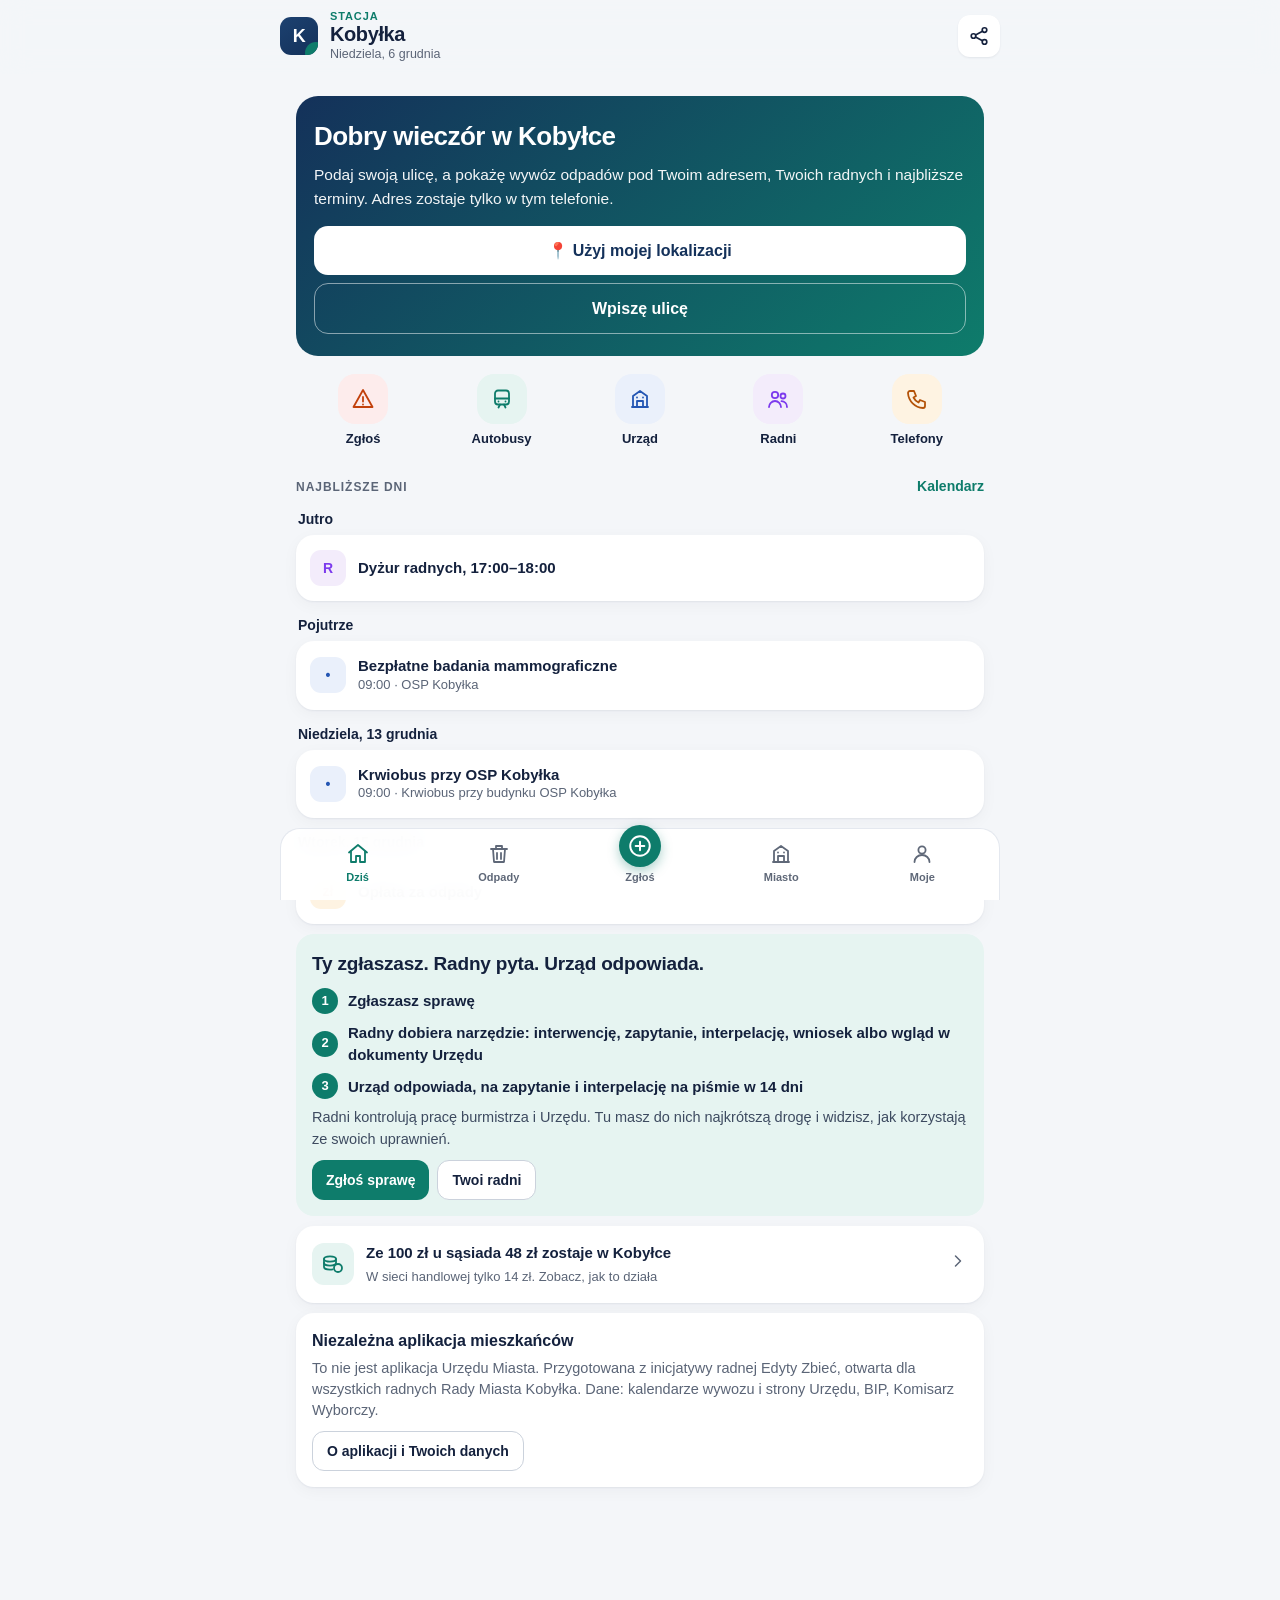
==== kobylka/index.html @ aea0ab1b "Kobyłka: „Stacja” w nagłówku, adres publiczny chiawiem.pl/stacja-kobylka, nowy kod QR Co-Authored-By" ====
<!DOCTYPE html>
<html lang="pl">
<head>
<meta charset="utf-8">
<meta name="viewport" content="width=device-width, initial-scale=1, viewport-fit=cover">
<meta name="theme-color" content="#F4F6F9" media="(prefers-color-scheme: light)"><meta name="theme-color" content="#0D131D" media="(prefers-color-scheme: dark)"><meta name="color-scheme" content="light dark">
<title>Aplikacja mieszkańca Kobyłki</title>
<link rel="manifest" href="manifest.webmanifest">
<link rel="apple-touch-icon" href="apple-touch-icon.png">
<link rel="icon" href="icon-192.png">
<meta name="apple-mobile-web-app-capable" content="yes">
<meta name="apple-mobile-web-app-status-bar-style" content="default">
<meta name="apple-mobile-web-app-title" content="Stacja Kobyłka">
<link rel="canonical" href="https://chiawiem.pl/stacja-kobylka/"><meta property="og:type" content="website"><meta property="og:url" content="https://chiawiem.pl/stacja-kobylka/"><meta property="og:title" content="Aplikacja mieszkańca Kobyłki"><meta property="og:description" content="Wywóz odpadów pod Twoim adresem, wydarzenia, sprawy do Urzędu i radnych, firmy sąsiadów i niebo nad Kobyłką. Bezpłatnie, w telefonie."><meta property="og:image" content="https://chiawiem.pl/stacja-kobylka/og.png"><meta property="og:image:width" content="1200"><meta property="og:image:height" content="630"><meta property="og:locale" content="pl_PL"><meta name="twitter:card" content="summary_large_image">
<meta name="description" content="Aplikacja mieszkańca Kobyłki: odpady, wydarzenia, zgłoszenia i pisma do Urzędu, sprawy do radnych, niebo nad miastem.">
<style>
:root{--night:#0F1B2D;--night2:#16263f;--star:#F3EAD7;--gold:#E7C46C;--ink:#1d2430;--mut:#6b7280;--bg:#f6f3ec;--card:#fff;--line:#e8e2d6;--acc:#C8553D;--ok:#2E7D4F;--warn:#C27C0E}
*{box-sizing:border-box}html,body{margin:0;height:100%}
body{font-family:system-ui,-apple-system,"Segoe UI",Roboto,Arial,sans-serif;background:var(--bg);color:var(--ink);line-height:1.45;padding-bottom:0}
a{color:var(--acc)}
header{background:radial-gradient(700px 300px at 70% -40%,#24406a,var(--night));color:var(--star);padding:calc(14px + env(safe-area-inset-top)) 16px 14px;display:flex;gap:12px;align-items:center;position:relative;overflow:hidden}
header canvas{width:84px;height:84px;flex:none}
header h1{font-family:Georgia,serif;font-weight:400;font-size:24px;margin:0}
header .sub{font-size:13px;opacity:.8}
header .tw{position:absolute;inset:0;pointer-events:none;opacity:.35}
main{max-width:720px;margin:0 auto;padding:12px 14px calc(120px + env(safe-area-inset-bottom))}
.ac{position:relative}.ac input{padding-right:40px}
.ac-x{position:absolute;right:6px;top:50%;transform:translateY(-50%);border:0;background:none;font-size:24px;color:var(--mut);width:34px;height:34px;display:none}
.ac-list{position:absolute;left:0;right:0;top:calc(100% + 4px);background:var(--card);border:1px solid var(--line);border-radius:14px;box-shadow:0 12px 30px rgba(10,20,40,.18);z-index:30;overflow:hidden;display:none}
.ac-list button{display:flex;justify-content:space-between;align-items:center;gap:10px;width:100%;text-align:left;border:0;border-bottom:1px solid var(--line);background:var(--card);padding:13px 14px;font-size:17px;color:var(--ink);font-family:inherit}
.ac-list button:last-child{border-bottom:0}.ac-list button:active{background:var(--soft)}.ac-list small{color:var(--mut);font-size:12px;white-space:nowrap}.ac-list mark{background:none;color:var(--acc);font-weight:700}
.wnext{border-radius:18px;padding:18px;color:#fff;background:linear-gradient(160deg,var(--night),var(--night2));margin:10px 0;position:relative;overflow:hidden}
.wnext .lbl{font-size:12px;letter-spacing:.08em;text-transform:uppercase;opacity:.75}.wnext .when{font-family:Georgia,serif;font-size:30px;line-height:1.15;margin:4px 0 2px}
.wnext .ile{font-size:14px;opacity:.85}.bins{display:flex;flex-wrap:wrap;gap:8px;margin-top:12px}
.bin{display:flex;align-items:center;gap:8px;background:rgba(255,255,255,.1);border-radius:12px;padding:8px 11px;font-size:15px;font-weight:600}
.bin i{width:14px;height:18px;outline:1.5px solid rgba(255,255,255,.55);border-radius:3px 3px 4px 4px;display:inline-block;box-shadow:inset 0 3px 0 rgba(0,0,0,.25)}
.wrow{display:flex;gap:12px;align-items:center;padding:10px 0;border-bottom:1px solid var(--line)}.wrow:last-child{border-bottom:0}
.wday{width:52px;text-align:center;flex:none;border-radius:12px;background:var(--soft);padding:6px 0}.wday b{display:block;font-size:20px;line-height:1}.wday span{font-size:11px;text-transform:uppercase;color:var(--mut)}
.wtags{display:flex;flex-wrap:wrap;gap:6px}.wtag{display:inline-flex;align-items:center;gap:6px;font-size:14px}.wtag i{width:10px;height:10px;border-radius:50%;display:inline-block}
.warn{background:var(--warnbg);border:1px solid var(--warnbd);border-radius:12px;padding:10px 12px;font-size:13px;margin-top:8px}
.view::after{content:"";display:block;height:20px}
.view{display:none}.view.on{display:block}
h2{font-family:Georgia,serif;font-weight:400;font-size:24px;margin:8px 0}
h3{font-size:13px;letter-spacing:.06em;text-transform:uppercase;color:var(--mut);margin:18px 0 6px}
.card{background:var(--card);border:1px solid var(--line);border-radius:16px;padding:14px;margin:10px 0}
.card.night{background:linear-gradient(160deg,var(--night),var(--night2));color:var(--star);border:0}
.card.night .mut{color:#c9c3b3}
.mut{color:var(--mut);font-size:13px}
.big{font-size:20px;font-weight:700}
.row{display:flex;gap:10px;align-items:center}
.grow{flex:1;min-width:0}
.chip{display:inline-block;font-size:12px;padding:3px 9px;border-radius:999px;background:var(--soft);margin:2px 4px 2px 0}
.st-szkic{background:var(--soft)}.st-zlozone{background:var(--infobg)}.st-odpowiedz{background:var(--okbg)}.st-zaleglosc{background:var(--errbg)}.st-zalatwione{background:var(--okbg)}
.btn{font:inherit;border:0;background:var(--night);color:#fff;border-radius:12px;padding:12px 16px;font-weight:600;cursor:pointer;text-decoration:none;display:inline-block}
.btn.gold{background:var(--gold);color:var(--night)}.btn.line{background:var(--card);color:var(--ink);border:1px solid var(--ink)}.btn.sm{padding:8px 12px;font-size:14px}
.btn.wide{width:100%}
label{display:block;font-size:13px;color:var(--ink);margin:10px 0 4px}
input,select,textarea{width:100%;font:inherit;padding:10px;border:1px solid var(--bd);border-radius:10px;background:var(--card)}
textarea{min-height:90px}
.cats{display:grid;grid-template-columns:repeat(3,1fr);gap:8px}
.cat{border:1px solid var(--line);background:var(--card);border-radius:14px;padding:10px 6px;text-align:center;font-size:13px;cursor:pointer}
.cat b{display:block;font-size:24px}
.cat.on{border-color:var(--night);box-shadow:0 0 0 2px var(--night) inset}
#map{width:100%;height:300px;border-radius:14px;display:block;touch-action:none;background:var(--soft)}
.ev{display:flex;gap:10px;padding:10px 0;border-bottom:1px solid var(--line)}.ev:last-child{border:0}
.ev .d{min-width:54px;text-align:center;background:var(--soft);border-radius:10px;padding:5px 3px;font-weight:700;line-height:1.1}
.ev .d span{display:block;font-size:11px;font-weight:500;color:var(--mut)}
.ev.sky .d{background:var(--night);color:var(--gold)}.ev.sky .d span{color:#c9c3b3}
nav.bar{position:fixed;left:0;right:0;bottom:0;background:var(--night);display:grid;grid-template-columns:repeat(7,1fr);padding:6px 4px calc(6px + env(safe-area-inset-bottom));z-index:9}
nav.bar button{background:none;border:0;color:#b9b4a6;font:inherit;font-size:10.5px;padding:4px 0;cursor:pointer;white-space:nowrap}
nav.bar button b{display:block;font-size:20px;line-height:1.2}
nav.bar button.on{color:var(--gold)}
.pismo{white-space:pre-wrap;font-family:Georgia,serif;font-size:14px;background:var(--card);border:1px solid var(--line);border-radius:12px;padding:14px;max-height:340px;overflow:auto}
.flex-wrap{display:flex;gap:8px;flex-wrap:wrap}
.toast{position:fixed;left:50%;bottom:90px;transform:translateX(-50%);background:var(--night);color:#fff;padding:10px 16px;border-radius:12px;font-size:14px;display:none;z-index:20}
.waste{display:flex;gap:10px;align-items:center;padding:8px 0;border-bottom:1px solid var(--line)}
.dot{width:14px;height:14px;border-radius:50%;flex:none}
details summary{cursor:pointer}
.photo{max-width:100%;border-radius:10px;margin-top:6px}
.empty{text-align:center;color:var(--mut);padding:20px}

/* ===== UX/UI 2026-11 ===== */
:root{--bg:#F4F6F9;--card:#fff;--ink:#14213D;--mut:#5B6577;--line:#E4E8EF;--pri:#14315A;--acc:#0E7C6B;--acc2:#E6F4F1;--acc-ink:#0B5E52;--warm:#F59E0B;--night:#14315A;--night2:#1C4170}
body{font-family:-apple-system,BlinkMacSystemFont,"Segoe UI",Roboto,Inter,Arial,sans-serif;background:var(--bg);-webkit-font-smoothing:antialiased;-webkit-tap-highlight-color:transparent}
header.app{position:sticky;top:0;z-index:12;background:var(--hdrbg);backdrop-filter:saturate(1.4) blur(14px);-webkit-backdrop-filter:saturate(1.4) blur(14px);color:var(--ink);padding:calc(10px + env(safe-area-inset-top)) 16px 10px;display:flex;align-items:center;gap:12px;border-bottom:1px solid transparent}
header.app.sc{border-bottom-color:var(--line)}
header.app .logo{width:38px;height:38px;border-radius:11px;background:var(--pri);color:#fff;display:grid;place-items:center;font-weight:800;font-size:18px;letter-spacing:-.02em;flex:none}
header.app h1{font-family:inherit;font-weight:800;font-size:20px;letter-spacing:-.02em;margin:0;line-height:1.1}header.app h1 .st{display:block;font-size:11px;font-weight:700;letter-spacing:.08em;text-transform:uppercase;color:var(--acc);line-height:1.15}
header.app .hdate{font-size:12.5px;color:var(--mut);text-transform:capitalize}
.ib{width:42px;height:42px;border-radius:12px;border:0;background:var(--card);color:var(--ink);display:grid;place-items:center;box-shadow:0 1px 2px rgba(20,33,61,.08);cursor:pointer}
main{max-width:720px;padding:6px 16px calc(110px + env(safe-area-inset-bottom))}
h2{font-family:inherit;font-weight:800;font-size:26px;letter-spacing:-.02em;margin:10px 0 12px}
h3{font-size:12px;font-weight:700;letter-spacing:.08em;color:var(--mut);margin:22px 0 8px}
.sec{display:flex;align-items:baseline;justify-content:space-between}.sec a,.sec button{font-size:14px;font-weight:600;color:var(--acc);text-decoration:none;background:none;border:0;padding:0;cursor:pointer}
.card{border:0;border-radius:18px;padding:16px;box-shadow:0 1px 2px rgba(20,33,61,.06),0 4px 16px rgba(20,33,61,.04)}
.card.night{background:var(--acc2);color:var(--ink);box-shadow:none}.card.night .mut{color:var(--mut)}
.card.dark{background:linear-gradient(160deg,#0F1B2D,#16263f);color:#F3EAD7;border:0}.card.dark .mut{color:#c9c3b3}
.mut{font-size:14px}
.btn{background:var(--pri);border-radius:14px;padding:13px 18px;font-weight:650;min-height:46px;transition:transform .08s}
.btn:active{transform:scale(.98)}
.btn.gold{background:var(--acc);color:#fff}.btn.line{background:var(--card);color:var(--ink);border:1px solid var(--bd)}.btn.sm{padding:9px 14px;min-height:38px;font-size:14px;border-radius:12px}
input,select,textarea{font-size:16px;padding:12px 13px;border:1px solid var(--bd);border-radius:12px;min-height:48px}
input:focus,select:focus,textarea:focus{outline:none;border-color:var(--acc);box-shadow:0 0 0 3px rgba(14,124,107,.15)}
label{font-size:14px;font-weight:600;color:var(--ink)}
.chip{background:var(--soft);color:var(--ink);font-weight:500;padding:4px 10px}
nav.bar{background:var(--navbg);backdrop-filter:blur(14px);-webkit-backdrop-filter:blur(14px);border-top:1px solid var(--line);grid-template-columns:repeat(5,1fr);padding:6px 6px calc(8px + env(safe-area-inset-bottom))}
nav.bar button{color:var(--navc);font-size:11px;font-weight:600;display:flex;flex-direction:column;align-items:center;gap:3px;padding:6px 0}
nav.bar button .i{width:24px;height:24px}
nav.bar button.on{color:var(--acc)}
nav.bar button.fab .i{width:30px;height:30px;color:#fff;background:var(--acc);border-radius:50%;padding:5px;box-sizing:content-box;margin-top:-4px;box-shadow:0 4px 12px rgba(14,124,107,.35)}
nav.bar button.fab.on{color:var(--acc)}
.toast{bottom:calc(92px + env(safe-area-inset-bottom));border-radius:14px;background:var(--toast);box-shadow:0 8px 24px rgba(0,0,0,.2)}
.qa{display:grid;grid-template-columns:1fr 1fr;gap:10px;margin:12px 0}
.qa button{display:flex;flex-direction:column;align-items:flex-start;gap:10px;background:var(--card);border:0;border-radius:18px;padding:14px;text-align:left;font:inherit;color:var(--ink);box-shadow:0 1px 2px rgba(20,33,61,.06),0 4px 16px rgba(20,33,61,.04);cursor:pointer;min-height:96px}
.qa button:active{transform:scale(.98)}
.qa .ico{width:40px;height:40px;border-radius:12px;display:grid;place-items:center}
.qa b{font-size:15px;line-height:1.2}.qa small{display:block;color:var(--mut);font-size:12.5px;margin-top:2px;font-weight:400}
.menu{background:var(--card);border-radius:18px;overflow:hidden;box-shadow:0 1px 2px rgba(20,33,61,.06),0 4px 16px rgba(20,33,61,.04);margin:10px 0}
.menu button{display:flex;align-items:center;gap:14px;width:100%;border:0;background:var(--card);padding:14px 16px;font:inherit;color:var(--ink);text-align:left;border-bottom:1px solid var(--line);cursor:pointer;min-height:64px}
.menu button:last-child{border-bottom:0}.menu button:active{background:var(--soft)}
.menu .ico{width:40px;height:40px;border-radius:12px;display:grid;place-items:center;flex:none}
.menu .t{flex:1;min-width:0}.menu .t b{display:block;font-size:16px}.menu .t small{color:var(--mut);font-size:13px}
.menu .chev{color:var(--mut)}
.badge{background:var(--acc);color:#fff;font-size:12px;font-weight:700;border-radius:999px;padding:2px 8px}
.c1{background:#E6F4F1;color:#0E7C6B}.c2{background:#EAF0FB;color:#2456B3}.c3{background:#FEF3E2;color:#B45309}.c4{background:#F3ECFB;color:#7C3AED}.c5{background:#FDECEC;color:#C2410C}.c6{background:var(--soft);color:#334155}
#s-waste{background:linear-gradient(135deg,#0E7C6B,#0B5E52);color:#fff}
#s-waste .mut{color:rgba(255,255,255,.8)}#s-waste .wtag{color:#fff}#s-waste .btn.line{background:rgba(255,255,255,.15);color:#fff;border-color:rgba(255,255,255,.35)}#s-waste .btn{background:#fff;color:#0B5E52}
#s-waste .wbig{font-size:24px;font-weight:800;letter-spacing:-.01em;margin:2px 0 8px}
.wnext{background:linear-gradient(135deg,#0E7C6B,#0B5E52)}.wnext .when{font-family:inherit;font-weight:800;letter-spacing:-.01em}
.wday,.ev .d{background:var(--soft)}
.ev.sky .d{background:#14315A;color:#fff}
.today{display:flex;gap:14px;align-items:center}.today .ico{width:44px;height:44px;border-radius:14px;display:grid;place-items:center;flex:none}
#install{background:var(--card)!important;color:var(--ink);box-shadow:0 10px 30px rgba(20,33,61,.18)}#install .mut{color:var(--mut)}#install-x{color:var(--mut)}
header.app .hdate{text-transform:none}
#s-dzis{text-transform:none!important}
#s-waste .wtag i,.wnext .bin i{box-shadow:0 0 0 2px rgba(255,255,255,.85)}
nav.bar button .i{height:26px}
nav.bar button.fab .i{width:26px;height:26px;padding:8px;margin-top:-16px}
#s-zap .card .flex-wrap{margin-top:auto!important;padding-top:10px}
#f-branze,#v-kal>.flex-wrap{flex-wrap:nowrap;overflow-x:auto;margin-left:-16px;margin-right:-16px;padding:2px 16px 6px;scrollbar-width:none}
#f-branze::-webkit-scrollbar,#v-kal>.flex-wrap::-webkit-scrollbar{display:none}
#f-branze .btn,#v-kal>.flex-wrap .btn{white-space:nowrap;flex:none}
.back{display:none;width:38px;height:38px;border-radius:11px;border:0;background:var(--card);color:var(--ink);place-items:center;box-shadow:0 1px 2px rgba(20,33,61,.08);cursor:pointer;flex:none}
header.app.sub .back{display:grid}header.app.sub .logo{display:none}
.back svg{transform:rotate(180deg)}
.tabs{display:flex;gap:6px;overflow-x:auto;margin:0 -16px 10px;padding:2px 16px 4px;scrollbar-width:none}.tabs::-webkit-scrollbar{display:none}
.tabs button{flex:none;white-space:nowrap;font:inherit;font-size:14px;font-weight:600;border:1px solid var(--bd);background:var(--card);color:var(--ink);border-radius:999px;padding:8px 14px;cursor:pointer}
.tabs button.on{background:var(--pri);border-color:var(--pri);color:#fff}
header.app .logo{background:linear-gradient(145deg,#1C4170,#14315A);position:relative;overflow:hidden}header.app .logo::after{content:"";position:absolute;right:-9px;bottom:-9px;width:22px;height:22px;border-radius:50%;background:#0E7C6B;z-index:0}header.app .logo{z-index:0}header.app .logo span{position:relative;z-index:1}
.letter{font-size:15px;line-height:1.55;color:var(--ink)}


.lok-teaser{display:flex;align-items:center;gap:12px;width:100%;text-align:left;font:inherit;color:var(--ink);cursor:pointer;margin:10px 0}
.lok-teaser .ico{width:42px;height:42px;border-radius:12px;display:grid;place-items:center;flex:none}.lok-teaser b{display:block;font-size:15px}.lok-teaser small{color:var(--mut);font-size:13px}.lok-teaser .chev{color:var(--mut)}
.ico-l{width:44px;height:44px;border-radius:13px;display:grid;place-items:center;flex:none}
.seg{display:grid;grid-template-columns:repeat(3,1fr);background:var(--soft);border-radius:12px;padding:3px;margin-top:8px}
.seg button{border:0;background:none;font:inherit;font-size:14px;font-weight:600;color:var(--mut);padding:9px 4px;border-radius:10px;cursor:pointer}
.seg button.on{background:var(--card);color:var(--ink);box-shadow:0 1px 3px rgba(0,0,0,.15)}
.step{display:flex;flex-direction:column;gap:2px;padding:10px 0;border-bottom:1px solid var(--line)}.step:first-child{padding-top:0}
.term{display:flex;gap:12px;align-items:center;padding:9px 0;border-bottom:1px solid var(--line)}.term:last-child{border-bottom:0}
.term .dd{width:52px;text-align:center;flex:none;border-radius:12px;background:var(--soft);padding:6px 0}.term .dd b{display:block;font-size:20px;line-height:1}.term .dd span{font-size:11px;text-transform:uppercase;color:var(--mut)}
.term .soon{color:var(--acc);font-weight:700;font-size:13px}
.radny{display:flex;align-items:center;gap:12px;padding:10px 0;border-bottom:1px solid var(--line)}.radny:last-child{border-bottom:0}
.av{width:42px;height:42px;border-radius:50%;display:grid;place-items:center;font-weight:700;flex:none;background:var(--soft);color:var(--ink)}
.flow{display:grid;gap:6px;margin-top:12px}.flow-l{font-size:13px;color:var(--mut);margin-top:6px}
.lbar{display:flex;height:34px;border-radius:10px;overflow:hidden;background:var(--soft)}
.lbar .in{background:var(--acc);color:#fff;font-weight:700;font-size:14px;display:flex;align-items:center;padding-left:10px;white-space:nowrap}
.lbar .out{background:repeating-linear-gradient(135deg,var(--soft),var(--soft) 6px,var(--line) 6px,var(--line) 12px)}
.legend{display:flex;flex-wrap:wrap;gap:14px;margin-top:10px;font-size:13px;color:var(--mut)}.legend i{display:inline-block;width:12px;height:12px;border-radius:3px;margin-right:6px;vertical-align:-1px}.legend .lin{background:var(--acc)}.legend .lout{background:var(--line)}
.lk-val{font-size:14px;color:var(--mut);margin:4px 0 8px}.lk-val b{color:var(--ink);font-size:18px}
.lk-out{background:var(--acc2);border-radius:14px;padding:12px 14px;margin:6px 0 10px;font-size:15px}.lk-out b{font-size:22px;display:block;color:var(--acc-ink)}
input[type=range]{padding:0;min-height:34px;border:0;accent-color:var(--acc);background:none;box-shadow:none}
.okr{display:flex;gap:6px;overflow-x:auto;margin:8px -16px 4px;padding:2px 16px;scrollbar-width:none}.okr::-webkit-scrollbar{display:none}
.okr button{flex:none;font:inherit;font-size:14px;font-weight:600;border:1px solid var(--bd);background:var(--card);color:var(--ink);border-radius:999px;padding:8px 14px;cursor:pointer}.okr button.on{background:var(--pri);border-color:var(--pri);color:#fff}
@media (min-width:760px){
 header.app{padding-left:max(16px,calc(50% - 360px));padding-right:max(16px,calc(50% - 360px))}
 nav.bar{left:50%;right:auto;width:720px;transform:translateX(-50%);border:1px solid var(--line);border-bottom:0;border-radius:20px 20px 0 0}
 .qa{grid-template-columns:repeat(4,1fr)}
 main{padding-top:14px}
 .toast{bottom:100px}
}
html.big body{zoom:1.15}
.sw{display:flex;align-items:center;gap:10px;margin-top:12px;font-size:15px;font-weight:600}.sw input{width:22px;height:22px;min-height:0;accent-color:var(--acc)}
.mut{font-size:14.5px}
.how{background:var(--acc2);box-shadow:none}.how-t{font-size:19px;font-weight:800;letter-spacing:-.01em;display:block}
.how-s{display:grid;gap:8px;margin-top:10px}.how-s span{display:flex;align-items:center;gap:10px;font-size:15px;font-weight:600}
.how-s i{width:26px;height:26px;border-radius:50%;background:var(--acc);color:#fff;display:grid;place-items:center;font-style:normal;font-size:13px;font-weight:800;flex:none}
.stat{display:flex;flex-wrap:wrap;gap:6px;margin-top:5px}.stat span{font-size:12.5px;font-weight:600;background:var(--soft);border-radius:999px;padding:3px 9px;white-space:nowrap}.stat span b{font-size:13.5px}
.stat span.z{color:var(--mut);font-weight:500}
#r-sort{grid-template-columns:1fr 1fr;margin:8px 0}
[hidden]{display:none!important}.dzk{display:flex;align-items:center;gap:10px;margin:18px 0 10px}.dzk:first-child{margin-top:2px}.dzk i{flex:none;width:26px;height:26px;border-radius:50%;background:var(--acc);color:#fff;font-style:normal;font-weight:700;font-size:14px;display:grid;place-items:center}.dzf{display:block;border:1.5px dashed var(--line);border-radius:12px;padding:14px;text-align:center;font-weight:600;color:var(--acc);cursor:pointer;margin:0}.dzf.ma{border-style:solid;border-color:var(--acc)}
.card,.pismo,.mut,.arow b,p{overflow-wrap:anywhere}
.how .mut{color:var(--ink);opacity:.8}
html.big .cats{grid-template-columns:repeat(2,1fr)}html.big canvas{max-width:100%;height:auto!important}
.art{font-size:11.5px;font-weight:600;color:var(--mut);background:var(--soft);border-radius:999px;padding:2px 8px;margin-left:4px;white-space:nowrap}

/* ===== propozycja v2 ===== */
.welcome{background:linear-gradient(140deg,#14315A,#0E7C6B);color:#fff;border-radius:22px;padding:22px 18px;margin:8px 0 14px}.welcome .w-t{font-size:26px;font-weight:800;letter-spacing:-.02em}.welcome p{margin:8px 0 16px;font-size:15.5px;line-height:1.5;opacity:.95}
.welcome .w-b1{background:#fff;color:#14315A}.welcome .btn.line{background:transparent;color:#fff;border-color:rgba(255,255,255,.5)}
.hello{display:flex;align-items:center;justify-content:space-between;gap:10px;margin:6px 0 10px}.hello .h-t{font-size:24px;font-weight:800;letter-spacing:-.02em}
.qa4{display:grid;grid-template-columns:repeat(5,1fr);gap:4px;margin:12px 0 4px}
.qa4 button{display:flex;flex-direction:column;align-items:center;gap:6px;border:0;background:none;font:inherit;font-size:13px;font-weight:600;color:var(--ink);padding:4px 0;cursor:pointer}
.qa4 .ico{width:50px;height:50px;border-radius:17px;display:grid;place-items:center}
.aday-h{font-size:14px;font-weight:700;margin:14px 2px 6px}.aday:first-child .aday-h{margin-top:4px}
.acard{padding:4px 14px;margin:0}
.arow{display:flex;align-items:center;gap:12px;width:100%;border:0;border-bottom:1px solid var(--line);background:none;font:inherit;color:var(--ink);text-align:left;padding:11px 0;cursor:pointer;min-height:56px}.arow:last-child{border-bottom:0}
.arow .ico{width:36px;height:36px;border-radius:11px;display:grid;place-items:center;flex:none;font-weight:800;font-size:14px}
.arow b{display:block;font-size:15px;font-weight:600;line-height:1.3}.arow small{display:block;color:var(--mut);font-size:13px}.arow .wtags{margin-top:3px}
#v-miasto .qa button{min-height:112px}
.seg.dz{grid-template-columns:repeat(4,1fr);margin-top:4px}.seg.dz button{font-size:13px;padding:10px 2px}
.dzr{display:flex;gap:12px;align-items:flex-start;padding:10px 0;border-bottom:1px solid var(--line)}.dzr:last-child{border-bottom:0}
/* ===== tryb ciemny ===== */
:root{--soft:#EEF1F5;--bd:#CBD2DC;--navc:#5F6878;--hdrbg:rgba(244,246,249,.92);--navbg:rgba(255,255,255,.96);--toast:#14213D;--warnbg:#FFF7E0;--warnbd:#F0D98A;--errbg:#FBEBEB;--infobg:#E7F1FB;--okbg:#E5F4E4;color-scheme:light}
@media (prefers-color-scheme:dark){:root:not([data-theme=light]){--bg:#0D131D;--card:#161F2E;--soft:#212C3F;--ink:#E7ECF4;--mut:#98A3B5;--line:#263247;--bd:#34425B;--pri:#3D6DB5;--acc:#2DB39C;--acc2:#123631;--acc-ink:#8BE3D3;--navc:#8792A5;--hdrbg:rgba(13,19,29,.9);--navbg:rgba(19,27,40,.96);--toast:#2A3850;--warnbg:#3A2F12;--warnbd:#6B5517;--errbg:#3B1D1D;--infobg:#17294A;--okbg:#14301F;color-scheme:dark}
:root:not([data-theme=light]) .card,:root:not([data-theme=light]) .qa button,:root:not([data-theme=light]) .menu{box-shadow:none!important;border:1px solid var(--line)!important}
:root:not([data-theme=light]) .c1{background:#12362F;color:#5DD3BE}
:root:not([data-theme=light]) .c2{background:#18284A;color:#8DB1F2}
:root:not([data-theme=light]) .c3{background:#3A2A10;color:#F5B655}
:root:not([data-theme=light]) .c4{background:#2C1F45;color:#C4A2F6}
:root:not([data-theme=light]) .c5{background:#3D1D14;color:#F69A74}
:root:not([data-theme=light]) .c6{background:#222D3F;color:#B6C1D3}
:root:not([data-theme=light]) .ev.sky .d{background:#22355A}
:root:not([data-theme=light]) .wnext,:root:not([data-theme=light]) #s-waste{background:linear-gradient(135deg,#0F5F53,#0A463E)!important}
:root:not([data-theme=light]) .ib,:root:not([data-theme=light]) .back{box-shadow:none;border:1px solid var(--line)}
:root:not([data-theme=light]) #map{filter:brightness(.8) contrast(1.1)}
:root:not([data-theme=light]) .btn.line{background:transparent}
}
:root[data-theme=dark]{--bg:#0D131D;--card:#161F2E;--soft:#212C3F;--ink:#E7ECF4;--mut:#98A3B5;--line:#263247;--bd:#34425B;--pri:#3D6DB5;--acc:#2DB39C;--acc2:#123631;--acc-ink:#8BE3D3;--navc:#8792A5;--hdrbg:rgba(13,19,29,.9);--navbg:rgba(19,27,40,.96);--toast:#2A3850;--warnbg:#3A2F12;--warnbd:#6B5517;--errbg:#3B1D1D;--infobg:#17294A;--okbg:#14301F;color-scheme:dark}
:root[data-theme=dark] .card,:root[data-theme=dark] .qa button,:root[data-theme=dark] .menu{box-shadow:none!important;border:1px solid var(--line)!important}
:root[data-theme=dark] .c1{background:#12362F;color:#5DD3BE}
:root[data-theme=dark] .c2{background:#18284A;color:#8DB1F2}
:root[data-theme=dark] .c3{background:#3A2A10;color:#F5B655}
:root[data-theme=dark] .c4{background:#2C1F45;color:#C4A2F6}
:root[data-theme=dark] .c5{background:#3D1D14;color:#F69A74}
:root[data-theme=dark] .c6{background:#222D3F;color:#B6C1D3}
:root[data-theme=dark] .ev.sky .d{background:#22355A}
:root[data-theme=dark] .wnext,:root[data-theme=dark] #s-waste{background:linear-gradient(135deg,#0F5F53,#0A463E)!important}
:root[data-theme=dark] .ib,:root[data-theme=dark] .back{box-shadow:none;border:1px solid var(--line)}
:root[data-theme=dark] #map{filter:brightness(.8) contrast(1.1)}
:root[data-theme=dark] .btn.line{background:transparent}
:root[data-theme=dark] .btn.gold,:root[data-theme=dark] .lbar .in,:root[data-theme=dark] nav.bar button.fab .i,:root[data-theme=dark] .badge{background:#0E7C6B}
@media (prefers-color-scheme:dark){:root:not([data-theme=light]) .btn.gold,:root:not([data-theme=light]) .lbar .in,:root:not([data-theme=light]) nav.bar button.fab .i,:root:not([data-theme=light]) .badge{background:#0E7C6B}}
.mwrap{position:relative}.mcv{width:100%;height:340px;border-radius:12px;display:block}.mz{position:absolute;right:8px;top:8px;display:flex;flex-direction:column;gap:6px}.mz button{width:40px;height:40px;border-radius:12px;border:0;background:var(--card);color:var(--ink);font-size:20px;font-weight:700;box-shadow:0 2px 8px rgba(0,0,0,.25);cursor:pointer}
.seg.k2{grid-template-columns:1fr 1fr}.seg.k2 button{font-size:13px;line-height:1.25}
.kchips{display:flex;gap:8px;overflow-x:auto;padding-bottom:4px}.kchips button{flex:none;display:flex;align-items:center;gap:6px;border:1.5px solid var(--line);background:var(--card);color:var(--ink);border-radius:999px;padding:8px 14px;font:inherit;font-weight:700;font-size:14px;cursor:pointer}.kchips button i{width:10px;height:10px;border-radius:50%;background:var(--k,transparent)}.kchips button.on{background:var(--ink);color:var(--card);border-color:var(--ink)}
.kn{display:flex;align-items:center;gap:10px;padding:9px 0;border-bottom:1px solid var(--line)}.kn:last-child{border:0}.kn i{flex:none;min-width:52px;text-align:center;color:#fff;font-style:normal;font-weight:800;font-size:13px;border-radius:8px;padding:5px 6px}.kn span{flex:1;font-weight:600}.kn b{font-size:15px}.kn small{color:var(--mut);min-width:40px;text-align:right}
.kpiesz{display:flex;align-items:center;justify-content:space-between;gap:10px;margin:12px 0 4px;font-size:14px;color:var(--mut)}.kpiesz div{display:flex;align-items:center;gap:8px}.kpiesz button{width:36px;height:36px;border-radius:10px;border:1px solid var(--line);background:var(--card);color:var(--ink);font-size:18px;font-weight:700;cursor:pointer}.kpiesz b{color:var(--ink);min-width:52px;text-align:center}
.kbig{display:flex;align-items:center;gap:14px;margin:12px 0 10px}.kbig b{font-size:40px;line-height:1;font-weight:800;color:var(--pri,#0E7C6B);white-space:nowrap}.kbig span{font-size:14.5px;color:var(--mut)}.kbig.col{flex-direction:column;align-items:flex-start;gap:6px}.klinie{display:flex;flex-wrap:wrap;gap:8px}.klinie span{color:#fff;font-weight:800;border-radius:10px;padding:8px 14px}
.kbar{display:flex;height:14px;border-radius:8px;overflow:hidden;gap:2px}.kbar i,.kleg i{display:block}.ok{background:#0E7C6B}.styk{background:#E5B700}.dlugo{background:#E08A2B}.bdlugo{background:#C2410C}.zle{background:#B3261E}
.kleg{display:flex;flex-wrap:wrap;gap:6px 14px;font-size:12.5px;color:var(--mut);margin:8px 0 10px}.kleg span{display:flex;align-items:center;gap:5px}.kleg i{width:10px;height:10px;border-radius:50%}
.klist{max-height:380px;overflow-y:auto;border-top:1px solid var(--line)}.krow{display:grid;grid-template-columns:1fr 18px 1.3fr 92px;align-items:center;gap:6px;padding:9px 2px;border-bottom:1px solid var(--line)}.krow.cur{background:var(--soft);border-radius:10px}.kt b{display:block;font-size:17px}.kt span{font-size:12px;color:var(--mut);display:block;line-height:1.25}.ka{color:var(--mut)}
.kw{text-align:center;border-radius:10px;padding:5px 4px;color:#fff}.kw.styk{color:#3b2f00}.kw b{display:block;font-size:15px}.kw span{font-size:11px;display:block}.kw em{display:block;font-style:normal;font-size:10px;line-height:1.2;margin-top:2px;opacity:.9}
.ktab{margin-top:12px;border-top:1px solid var(--line)}.kh{display:flex;gap:12px;padding:7px 2px;border-bottom:1px solid var(--line);font-variant-numeric:tabular-nums}.kh b{width:26px;text-align:right;font-size:16px}.kh span{flex:1;word-spacing:6px;font-size:15px}.kh u{text-decoration:none;font-weight:800;color:var(--pri,#0E7C6B)}.kh.now{background:var(--soft)}
.klin{display:flex;align-items:center;gap:12px;padding:11px 0;border-bottom:1px solid var(--line);text-decoration:none;color:var(--ink)}.klin:last-child{border:0}.klin i{flex:none;min-width:54px;text-align:center;color:#fff;font-style:normal;font-weight:800;border-radius:10px;padding:8px 6px}.klin span{flex:1}.klin small{display:block;color:var(--mut)}.klin em{font-style:normal;color:var(--mut)}
.bhero{background:linear-gradient(135deg,#14315a,#0E7C6B);color:#fff;border-radius:20px;padding:20px;margin:12px 0}.bhero small{font-size:13px;opacity:.85;text-transform:uppercase;letter-spacing:.06em;font-weight:700}.bhero b{display:block;font-size:38px;line-height:1.1;margin:4px 0 6px;font-weight:800}.bhero span{font-size:14.5px;opacity:.95}
.btiles{display:grid;grid-template-columns:repeat(3,1fr);gap:8px;margin:10px 0}.btiles div{background:var(--card);border-radius:16px;padding:12px;box-shadow:0 1px 2px rgba(20,33,61,.06)}.btiles small{display:block;font-size:12px;color:var(--mut)}.btiles b{font-size:16px}.btiles .minus b{color:#B3261E}.btiles .plus b{color:#0E7C6B}
.bstack{display:flex;height:22px;border-radius:11px;overflow:hidden;gap:2px;margin-bottom:8px}.bstack.big{height:30px}.bstack i{display:block;min-width:3px}
.brow{display:flex;align-items:center;gap:12px;padding:10px 0;border-bottom:1px solid var(--line)}.brow:last-child{border:0}.bik{flex:none;width:40px;height:40px;border-radius:12px;display:grid;place-items:center;font-size:20px}.brow .grow b{display:block;font-size:15px}.brow .grow span{display:block;font-size:12.5px}
.bbar{height:6px;border-radius:4px;background:var(--soft);margin:5px 0 4px;overflow:hidden}.bbar i{display:block;height:100%;border-radius:4px;background:var(--pri,#0E7C6B)}
.bz{flex:none;text-align:right;min-width:62px}.bz b{display:block;font-size:17px}.bz span{font-size:11px;color:var(--mut)}
.b2{display:grid;grid-template-columns:1fr 1fr;gap:12px;margin-top:6px}.b2 i{display:inline-block;width:10px;height:10px;border-radius:50%;margin-right:6px}.b2 b{font-size:15px}.b2 span{display:block;font-size:12.5px;margin-top:2px}
.binw{display:flex;align-items:center;gap:12px;padding:10px 0;border-bottom:1px solid var(--line)}.binw:last-child{border:0}.binw .grow b{display:block;font-size:14.5px;line-height:1.3}.binw .grow span{display:block;font-size:12.5px}.bk{flex:none;white-space:nowrap;font-size:15px}
.btl{display:flex;flex-direction:column}.btl>div{position:relative;padding:0 0 16px 40px}.btl>div:last-child{padding-bottom:0}.btl>div:before{content:"";position:absolute;left:13px;top:26px;bottom:0;width:2px;background:var(--line)}.btl>div:last-child:before{display:none}.btl i{position:absolute;left:0;top:0;width:28px;height:28px;border-radius:50%;background:var(--pri,#0E7C6B);color:#fff;font-style:normal;font-weight:700;font-size:14px;display:grid;place-items:center}.btl b{display:block}.btl span{display:block;font-size:13.5px}
.wkr{display:grid;grid-template-columns:repeat(3,1fr);gap:6px;margin:12px 0}.wkr span{font-size:12.5px;font-weight:700;color:var(--mut);border-top:4px solid var(--line);padding-top:6px}.wkr span.on{color:var(--ink);border-color:var(--pri,#0E7C6B)}
.wkat{display:grid;grid-template-columns:repeat(3,1fr);gap:8px;margin:10px 0 4px}.wkat button{display:flex;flex-direction:column;align-items:center;gap:4px;border:1.5px solid var(--line);background:var(--card);color:var(--ink);border-radius:14px;padding:12px 4px;font:inherit;font-size:13px;font-weight:700;cursor:pointer;text-align:center}.wkat button i{font-style:normal;font-size:24px}.wkat button.on{border-color:var(--pri,#0E7C6B);background:var(--soft);box-shadow:0 0 0 2px var(--pri,#0E7C6B) inset}
.wwsk{background:var(--soft);border-radius:14px;padding:12px 14px;margin-top:12px;font-size:13.5px}.wwsk b{display:block;margin-bottom:4px}.wwsk span{display:block;padding:2px 0}
.wrad{display:flex;flex-direction:column;margin-top:8px}.wrad label{display:flex;align-items:center;gap:12px;padding:10px 0;border-bottom:1px solid var(--line);margin:0;font-weight:400;cursor:pointer}.wrad label:last-child{border:0}.wrad input{width:22px;height:22px;flex:none;accent-color:var(--pri,#0E7C6B)}.wrad small{display:block;color:var(--mut);font-size:12.5px}
.wpre{white-space:pre-wrap;font:inherit;font-size:13.5px;background:var(--soft);border-radius:12px;padding:12px;margin:8px 0 12px;max-height:300px;overflow:auto}
.bop{display:flex;gap:12px;padding:11px 6px;border-bottom:1px solid var(--line);cursor:pointer;border-radius:10px}.bop.on{background:var(--soft)}.bop>i{flex:none;width:12px;height:12px;border-radius:50%;margin-top:5px}.bop b{display:block;font-size:15px;line-height:1.3}.bop span{display:block;font-size:12.5px}.bost{font-weight:700}#bo-lista{max-height:460px;overflow-y:auto;margin-top:8px;border-top:1px solid var(--line)}
.boex{display:grid;grid-template-columns:1fr 1fr;gap:8px}.boex button{display:flex;flex-direction:column;gap:4px;text-align:left;border:1.5px solid var(--line);background:var(--card);color:var(--ink);border-radius:14px;padding:12px;font:inherit;cursor:pointer}.boex i{font-style:normal;font-size:24px}.boex b{font-size:13.5px;line-height:1.25}.boex span{font-size:12px;color:var(--mut);line-height:1.3}.boex em{font-style:normal;font-size:11px;font-weight:700;color:var(--pri,#0E7C6B);text-transform:uppercase;letter-spacing:.05em}
.botest{display:flex;flex-direction:column;gap:4px;margin:8px 0}.botest span{font-size:14px;font-weight:600}.botest .ok{background:none;color:#0E7C6B}.botest .no{color:#B45309}
#v-kom select,#v-kom label{display:block}#v-kom select{width:100%;font:inherit;padding:12px;border-radius:12px;border:1px solid var(--line);background:var(--card);color:var(--ink)}
.ev{align-items:flex-start}.evb{border:0;background:none;font:inherit;color:inherit;text-align:left;padding:0;cursor:pointer;min-width:0}.evb b{display:block}.evop{display:-webkit-box;-webkit-line-clamp:2;-webkit-box-orient:vertical;overflow:hidden;margin-top:2px}.evadd{flex:none;width:44px;height:44px;border-radius:12px;border:1px solid var(--line);background:var(--card);color:var(--pri,#0E7C6B);display:grid;place-items:center;cursor:pointer}.evadd:active{transform:scale(.95)}#evs{position:fixed;inset:0;z-index:60;background:rgba(10,16,28,0);transition:background .2s;display:flex;align-items:flex-end;justify-content:center}#evs.on{background:rgba(10,16,28,.5)}.evs-p{position:relative;width:100%;max-width:560px;max-height:88vh;overflow-y:auto;background:var(--card);color:var(--ink);border-radius:22px 22px 0 0;padding:18px 18px calc(18px + env(safe-area-inset-bottom));transform:translateY(100%);transition:transform .22s cubic-bezier(.2,.8,.2,1)}#evs.on .evs-p{transform:none}#evs-x{position:absolute;top:12px;right:12px;width:38px;height:38px;border-radius:50%;border:0;background:var(--soft);color:var(--ink);font-size:16px;cursor:pointer}.evs-p h3{font-size:20px;margin:4px 44px 12px 0;text-transform:none;letter-spacing:0;color:var(--ink)}.evimg{display:block;width:100%;max-height:220px;object-fit:cover;border-radius:14px;margin:0 0 12px}.evr{display:flex;gap:12px;padding:8px 0;border-bottom:1px solid var(--line)}.evr i{font-style:normal;width:26px;text-align:center;font-size:18px}.evr small{display:block;font-size:12px;color:var(--mut)}.evr span{font-size:15px}.evd{margin:12px 0;line-height:1.5}#evs-g{display:block;text-align:center;margin-top:8px}#evs-ics{margin-top:14px}@media(min-width:700px){#evs{align-items:center}.evs-p{border-radius:22px}}.zgpub{margin:14px 0 4px}.zgpub .sw span small{display:block;font-size:12.5px;color:var(--mut);font-weight:400;margin-top:2px}.zgpub label{display:block}.zgh2{display:flex;gap:14px;align-items:flex-end;justify-content:space-between}.zgh2 b{font-size:44px}.zgst{text-align:right;flex:none;max-width:48%}.zgst b{font-size:22px!important;margin:2px 0}.zgst span{font-size:12.5px}.zgk{background:var(--card);border-radius:18px;padding:14px;margin:10px 0;box-shadow:0 1px 2px rgba(20,33,61,.06),0 4px 16px rgba(20,33,61,.04);cursor:pointer;border:2px solid transparent}.zgk.on{border-color:var(--pri,#0E7C6B)}.zgh{display:flex;gap:12px;align-items:center}.zgh i{flex:none;width:40px;height:40px;border-radius:12px;display:grid;place-items:center;font-style:normal;font-size:20px}.zgh b{display:block;font-size:15.5px}.zgh span{display:block;font-size:13px}.zgl2{display:grid;grid-template-columns:1.4fr 1fr;gap:8px;margin:12px 0 8px}.zgl2>div{background:var(--soft);border-radius:12px;padding:10px 12px}.zgl2 b{display:block;font-size:20px;line-height:1.15}.zgl2 span{font-size:12px;color:var(--mut)}.zgfix{margin:10px 0 6px;color:#0E7C6B;font-weight:700;font-size:14px}.zgop{margin:6px 0;font-size:14.5px}.zgimg{display:block;width:100%;max-height:220px;object-fit:cover;border-radius:12px;margin:8px 0}.zgb{display:grid;grid-template-columns:1fr 1fr 1fr;gap:6px;margin-top:10px}.zgb button{border:1px solid var(--line);background:var(--card);color:var(--ink);border-radius:12px;padding:10px 4px;font:inherit;font-size:13px;font-weight:700;cursor:pointer;min-height:44px}.zgb button:first-child{background:var(--pri,#0E7C6B);border-color:var(--pri,#0E7C6B);color:#fff}.zgb button:disabled{opacity:.6;cursor:default}</style>
</head>
<body>
<header class="app"><canvas id="hsky" hidden></canvas><span id="hsub" hidden></span>
  <button class="back" onclick="history.length>1?history.back():go('miasto')" aria-label="Wróć"><svg class="i" width="22" height="22" viewBox="0 0 24 24" fill="none" stroke="currentColor" stroke-width="2" stroke-linecap="round" stroke-linejoin="round" aria-hidden="true"><path d="M9 6l6 6-6 6"/></svg></button><div class="logo" aria-hidden="true"><span>K</span></div>
  <div class="grow"><h1><small class="st">Stacja</small>Kobyłka</h1><div class="hdate" id="hdate">Aplikacja mieszkańca</div></div>
  <button class="ib" data-polec aria-label="Poleć aplikację"><svg class="i" width="22" height="22" viewBox="0 0 24 24" fill="none" stroke="currentColor" stroke-width="1.8" stroke-linecap="round" stroke-linejoin="round" aria-hidden="true"><circle cx="18" cy="5.5" r="2.5"/><circle cx="6" cy="12" r="2.5"/><circle cx="18" cy="18.5" r="2.5"/><path d="M8.2 10.8l7.6-4M8.2 13.2l7.6 4"/></svg></button>
</header>
<main>
<!-- START -->
<section class="view on" id="v-start">
  <div id="hero"></div>
  <button class="card lok-teaser" id="dz-alert" data-go="dziki" hidden style="background:var(--warnbg);box-shadow:none"></button>
  <div class="card" id="s-waste"></div>
  <div class="qa4">
   <button data-go="zglos"><span class="ico c5"><svg class="i" width="24" height="24" viewBox="0 0 24 24" fill="none" stroke="currentColor" stroke-width="1.8" stroke-linecap="round" stroke-linejoin="round" aria-hidden="true"><path d="M12 3 2.5 20h19z"/><path d="M12 10v4.5M12 17.5v.01"/></svg></span>Zgłoś</button>
   <button data-go="kom"><span class="ico c1"><svg class="i" width="24" height="24" viewBox="0 0 24 24" fill="none" stroke="currentColor" stroke-width="1.8" stroke-linecap="round" stroke-linejoin="round" aria-hidden="true"><rect x="5" y="3.5" width="14" height="14" rx="3"/><path d="M5 11.5h14M8.5 20.5l1.5-3M15.5 20.5l-1.5-3M8.5 14.5h.01M15.5 14.5h.01"/></svg></span>Autobusy</button>
   <button data-go="urzad"><span class="ico c2"><svg class="i" width="24" height="24" viewBox="0 0 24 24" fill="none" stroke="currentColor" stroke-width="1.8" stroke-linecap="round" stroke-linejoin="round" aria-hidden="true"><path d="M4 20h16M5 20V9l7-5 7 5v11"/><path d="M9 20v-6h6v6M9 10.5h.01M15 10.5h.01"/></svg></span>Urząd</button>
   <button data-go="rada"><span class="ico c4"><svg class="i" width="24" height="24" viewBox="0 0 24 24" fill="none" stroke="currentColor" stroke-width="1.8" stroke-linecap="round" stroke-linejoin="round" aria-hidden="true"><circle cx="9" cy="8" r="3.2"/><path d="M3 20c0-3.3 2.7-6 6-6s6 2.7 6 6"/><circle cx="17" cy="9" r="2.5"/><path d="M15.5 14.2c3 .2 5.5 2.6 5.5 5.8"/></svg></span>Radni</button>
   <button data-go="wiecej"><span class="ico c3"><svg class="i" width="24" height="24" viewBox="0 0 24 24" fill="none" stroke="currentColor" stroke-width="1.8" stroke-linecap="round" stroke-linejoin="round" aria-hidden="true"><path d="M5 4h4l2 5-2.5 1.5a11 11 0 0 0 5 5L15 13l5 2v4a2 2 0 0 1-2 2A16 16 0 0 1 3 6a2 2 0 0 1 2-2"/></svg></span>Telefony</button>
  </div>
  <div id="s-sprawy-wrap"><div class="sec"><h3>Moje sprawy</h3><button data-go="sprawy">Otwórz</button></div><div class="card" id="s-sprawy"></div></div>
  <div class="sec"><h3>Najbliższe dni</h3><button data-go="kal">Kalendarz</button></div>
  <div id="agenda"></div>
  <div class="card how"><b class="how-t">Ty zgłaszasz. Radny pyta. Urząd odpowiada.</b>
   <div class="how-s"><span><i>1</i>Zgłaszasz sprawę</span><span><i>2</i>Radny dobiera narzędzie: interwencję, zapytanie, interpelację, wniosek albo wgląd w dokumenty Urzędu</span><span><i>3</i>Urząd odpowiada, na zapytanie i interpelację na piśmie w 14 dni</span></div>
   <p class="mut" style="margin:8px 0 0">Radni kontrolują pracę burmistrza i Urzędu. Tu masz do nich najkrótszą drogę i widzisz, jak korzystają ze swoich uprawnień.</p><div class="flex-wrap" style="margin-top:10px"><button class="btn sm gold" data-go="zglos">Zgłoś sprawę</button><button class="btn sm line" data-go="rada">Twoi radni</button></div></div>
  <button class="card lok-teaser" data-go="lokalnie"><span class="ico c1"><svg class="i" width="24" height="24" viewBox="0 0 24 24" fill="none" stroke="currentColor" stroke-width="1.8" stroke-linecap="round" stroke-linejoin="round" aria-hidden="true"><ellipse cx="9" cy="7" rx="6" ry="2.6"/><path d="M3 7v4c0 1.4 2.7 2.6 6 2.6s6-1.2 6-2.6V7"/><path d="M3 11v4c0 1.4 2.7 2.6 6 2.6 1 0 1.9-.1 2.7-.3"/><circle cx="17" cy="16" r="4"/></svg></span><span class="grow"><b>Ze 100 zł u sąsiada 48 zł zostaje w Kobyłce</b><small>W sieci handlowej tylko 14 zł. Zobacz, jak to działa</small></span><span class="chev"><svg class="i" width="20" height="20" viewBox="0 0 24 24" fill="none" stroke="currentColor" stroke-width="1.8" stroke-linecap="round" stroke-linejoin="round" aria-hidden="true"><path d="M9 6l6 6-6 6"/></svg></span></button>
  <div class="card about"><b>Niezależna aplikacja mieszkańców</b><p class="mut" style="margin:6px 0 0">To nie jest aplikacja Urzędu Miasta. Przygotowana z inicjatywy radnej Edyty Zbieć, otwarta dla wszystkich radnych Rady Miasta Kobyłka. Dane: kalendarze wywozu i strony Urzędu, BIP, Komisarz Wyborczy.</p><button class="btn sm line" data-go="wiecej" data-scroll="w-dane" style="margin-top:10px">O aplikacji i Twoich danych</button></div>
  <div hidden><div id="s-terminy"></div><div id="s-zap"></div><div id="s-firmy"></div><b id="s-dzis"></b><div id="s-sun"></div><span id="s-moon"></span><canvas id="startsky"></canvas><div id="s-ev"></div></div>
</section>

<!-- ODPADY -->
<section class="view" id="v-odpady">
  <h2>Odpady</h2>
  <div class="card"><label for="o-ulica">Twoja ulica</label>
   <div class="ac"><input id="o-ulica" autocomplete="off" autocapitalize="words" spellcheck="false" enterkeyhint="search" placeholder="Zacznij pisać, np. Wołomińska"><button class="ac-x" id="o-x" aria-label="Wyczyść">×</button><div id="o-pod" class="ac-list" role="listbox"></div></div>
   <button class="btn line wide" id="o-gps" style="margin-top:10px">📍 Zlokalizuj mnie</button>
   <div class="mut" id="o-rejon" style="margin-top:8px"></div><div class="mut" style="margin-top:8px">Mieszkasz w bloku? Wywóz z zabudowy wielolokalowej ma osobny harmonogram. Zapytaj zarządcę budynku albo sprawdź harmonogram na kobylka.pl.</div></div>
  <div id="o-terminy"></div>
  <h3>Gdzie to wyrzucić?</h3>
  <div class="card"><input id="o-szukaj" aria-label="Szukaj, gdzie wyrzucić" placeholder="np. gazety, słoik, folia, liście"><p class="mut" style="margin:6px 0 0">Kolory pojemników według zasad ogólnopolskich, listy według kobylka.pl.</p><div id="o-wynik"></div></div>
  <div class="card" id="o-pszok"></div>
</section>

<!-- KALENDARZ -->
<section class="view" id="v-kal">
  <h2>Wydarzenia</h2>
  <div class="flex-wrap"><button class="btn sm" data-f="wszystko">Wszystko</button><button class="btn sm line" data-f="miasto">W mieście</button><button class="btn sm line" data-f="niebo">Na niebie</button><button class="btn sm line" data-f="odpady">Odpady</button></div>
  <div class="card" id="k-lista"></div>
  <button class="btn line wide" id="k-ics">Dodaj cały kalendarz do telefonu</button>
</section>

<!-- FIRMY -->
<section class="view" id="v-firmy">
  <h2>Kupuj od sąsiada</h2>
  <p class="mut">Firmy i usługi z Kobyłki. Zadzwoń, napisz, odwiedź.</p>
  <button class="card lok-teaser" data-go="lokalnie"><span class="ico c1"><svg class="i" width="24" height="24" viewBox="0 0 24 24" fill="none" stroke="currentColor" stroke-width="1.8" stroke-linecap="round" stroke-linejoin="round" aria-hidden="true"><ellipse cx="9" cy="7" rx="6" ry="2.6"/><path d="M3 7v4c0 1.4 2.7 2.6 6 2.6s6-1.2 6-2.6V7"/><path d="M3 11v4c0 1.4 2.7 2.6 6 2.6 1 0 1.9-.1 2.7-.3"/><circle cx="17" cy="16" r="4"/></svg></span><span class="grow"><b>48 zł zamiast 14 zł</b><small>Tyle ze 100 zł zostaje w lokalnej gospodarce, gdy kupujesz u sąsiada, a nie w sieci</small></span><span class="chev"><svg class="i" width="20" height="20" viewBox="0 0 24 24" fill="none" stroke="currentColor" stroke-width="1.8" stroke-linecap="round" stroke-linejoin="round" aria-hidden="true"><path d="M9 6l6 6-6 6"/></svg></span></button>
  <input id="f-szukaj" aria-label="Szukaj firmy lub usługi" placeholder="Szukaj: fryzjer, hydraulik, pizza…">
  <div class="flex-wrap" id="f-branze" style="margin:8px 0"></div>
  <div id="f-lista"></div>
  <div class="card night"><b>Prowadzisz firmę w Kobyłce?</b><p class="mut">Dodaj ją do katalogu firm lokalnych. Wpis jest bezpłatny.</p><a class="btn sm gold" href="https://www.zyciepw.pl/dla-firm">Dodaj swoją firmę</a></div>
  <p class="mut">Katalog prowadzi portal zyciepw.pl (Życie Powiatu na Mazowszu). Dane firm pochodzą z ich wizytówek.</p>
</section>

<!-- ODKRYWAJ -->
<section class="view" id="v-odkryj">
  <h2>Odkrywaj Kobyłkę</h2>
  <h3>Mapy Kobyłki</h3>
  <div class="tabs" id="maptabs"><button data-m="wzrost" class="on">Jak rosła Kobyłka</button><button data-m="rzezba">Rzeźba terenu</button><button data-m="budynki">Każdy budynek</button><button data-m="ulice">Ulice</button></div>
  <img id="mapimg" src="img/wzrost.jpg" alt="Mapa Kobyłki" style="width:100%;border-radius:14px;display:block" loading="lazy"><p class="mut" id="mapdesc"></p>
  <h3>Wtedy i dziś</h3>
  <div class="ba" id="ba" style="position:relative;border-radius:14px;overflow:hidden;line-height:0;user-select:none"><img src="img/dzis_2024.jpg" alt="Kobyłka 2024" style="width:100%;display:block" loading="lazy"><div id="batop" style="position:absolute;inset:0;overflow:hidden;width:50%"><img loading="lazy" src="img/wtedy_2001.jpg" alt="Kobyłka 2001" id="baimg" style="height:100%;max-width:none;display:block"></div>
   <span style="position:absolute;top:10px;left:10px;padding:4px 10px;border-radius:8px;font:600 13px system-ui;color:#fff;background:rgba(0,0,0,.55);line-height:1.4">2001</span><span style="position:absolute;top:10px;right:10px;padding:4px 10px;border-radius:8px;font:600 13px system-ui;color:#fff;background:rgba(0,0,0,.55);line-height:1.4">2024</span>
   <input type="range" min="0" max="100" value="50" id="baslider" aria-label="Suwak wtedy i dziś" style="position:absolute;left:10%;width:80%;bottom:10px;padding:0"></div>
  <p class="mut">Centrum Kobyłki. Ortofotomapy GUGiK (Geoportal).</p>
  <h3>Kobyłka w datach</h3>
  <div class="card">
   <div class="ev"><div class="d">ok.<span>1415</span></div><div class="grow"><b>Pierwsza wzmianka o Kobyłce</b><div class="mut">Parafia i wieś rycerska.</div></div></div>
   <div class="ev"><div class="d">1740<span>–1741</span></div><div class="grow"><b>Kościół Świętej Trójcy</b><div class="mut">Barokowa świątynia według projektu Guida Antonia Longhiego, od 18 czerwca 2011 r. bazylika mniejsza.</div></div></div>
   <div class="ev"><div class="d">26<span>X 1794</span></div><div class="grow"><b>Bitwa pod Kobyłką</b><div class="mut">Starcie w czasie powstania kościuszkowskiego.</div></div></div>
   <div class="ev"><div class="d">1862</div><div class="grow"><b>Kolej</b><div class="mut">Przez Kobyłkę przechodzi linia kolejowa. Przystanek Kobyłka powstaje w 1924 r.</div></div></div>
   <div class="ev"><div class="d">14–15<span>VIII 1920</span></div><div class="grow"><b>Walki nad Czarną i Długą</b><div class="mut">Bitwa Warszawska tuż obok, w Ossowie. Obchody co roku na Placu 15 Sierpnia.</div></div></div>
   <div class="ev"><div class="d">1969</div><div class="grow"><b>Kobyłka miastem</b><div class="mut">Nadanie praw miejskich.</div></div></div>
   <p class="mut">Źródła: <a href="https://www.kobylka.pl/strona-3967-historia_kobylki.html">kobylka.pl</a>, <a href="https://zabytek.pl/en/obiekty/kobylka-bazylika-mniejsza-pw-swietej-trojcy">zabytek.pl</a>.</p></div>
  <h3>Niebo nad Kobyłką</h3>
  <div class="card dark" style="text-align:center"><b style="font-size:20px">Niebo w Twoim dniu</b>
   <p class="mut">Urodziny, ślub, narodziny dziecka, pierwszy dzień w Kobyłce. Zobacz, jak wyglądały gwiazdy nad naszym miastem.</p>
   <div class="flex-wrap" style="justify-content:center"><input type="date" id="my-d" aria-label="Data" value="2000-01-01" min="1900-01-01" max="2100-12-31" style="width:auto"><input type="time" id="my-t" aria-label="Godzina" value="21:00" style="width:auto"></div>
   <canvas id="mysky" style="width:min(380px,84vw);height:min(380px,84vw);margin-top:10px"></canvas><div class="mut" id="my-info"></div>
   <div class="flex-wrap" style="justify-content:center;margin-top:8px"><button class="btn sm gold" id="my-save">Zapisz jako obrazek</button><button class="btn sm" id="my-share" style="background:rgba(255,255,255,.12)">Udostępnij</button></div></div>
  
</section>

<!-- ZGŁOŚ -->
<section class="view" id="v-zglos">
  <h2>Zgłoś sprawę</h2>
  <p class="mut">Wybierz, czego dotyczy sprawa. Aplikacja wskaże, gdzie najszybciej to załatwić, i przygotuje pismo do Urzędu Miasta.</p>
  <button class="card lok-teaser" data-go="mapazgl"><span class="ico c2"><svg class="i" width="24" height="24" viewBox="0 0 24 24" fill="none" stroke="currentColor" stroke-width="1.8" stroke-linecap="round" stroke-linejoin="round" aria-hidden="true"><path d="M9 4 3.5 6v14L9 18l6 2 5.5-2V4L15 6z"/><path d="M9 4v14M15 6v14"/></svg></span><span class="grow"><b>Mapa zgłoszeń</b><small>dziury, awarie, latarnie: ile czekają i ile osób zgłosiło</small></span><span class="chev"><svg class="i" width="20" height="20" viewBox="0 0 24 24" fill="none" stroke="currentColor" stroke-width="1.8" stroke-linecap="round" stroke-linejoin="round" aria-hidden="true"><path d="M9 6l6 6-6 6"/></svg></span></button>
  <button class="card lok-teaser" data-go="dziki"><span class="ico c3"><svg class="i" width="24" height="24" viewBox="0 0 24 24" fill="none" stroke="currentColor" stroke-width="1.8" stroke-linecap="round" stroke-linejoin="round" aria-hidden="true"><ellipse cx="12" cy="16" rx="4.5" ry="3.6"/><circle cx="5.5" cy="11" r="1.8"/><circle cx="9.5" cy="6.5" r="1.8"/><circle cx="14.5" cy="6.5" r="1.8"/><circle cx="18.5" cy="11" r="1.8"/></svg></span><span class="grow"><b>Widzisz dziki?</b><small>Zgłoś obserwację w pół minuty</small></span><span class="chev"><svg class="i" width="20" height="20" viewBox="0 0 24 24" fill="none" stroke="currentColor" stroke-width="1.8" stroke-linecap="round" stroke-linejoin="round" aria-hidden="true"><path d="M9 6l6 6-6 6"/></svg></span></button>
  <div class="cats" id="z-cats"></div>
  <div id="z-szybko"></div>
  <label for="z-opis">Co się dzieje albo czego potrzeba?</label><textarea id="z-opis" placeholder="Np. Od tygodnia nie świeci latarnia przy przejściu dla pieszych. Wieczorem jest tu bardzo ciemno."></textarea>
  <label for="z-miejsce">Miejsce</label><input id="z-miejsce" placeholder="ulica, numer, punkt orientacyjny">
  <canvas id="map"></canvas><div class="mut" id="z-pin">Dotknij mapy, żeby zaznaczyć dokładne miejsce.</div>
  <label for="z-foto">Zdjęcie (nieobowiązkowe)</label><input type="file" id="z-foto" accept="image/*"><img id="z-foto-p" class="photo" alt="" hidden>
  <div class="card zgpub"><label class="sw" style="margin:0"><input type="checkbox" id="z-pub" checked> <span><b>Pokaż na wspólnej mapie zgłoszeń</b><small>Anonimowo: kategoria i miejsce. Sąsiedzi zobaczą, że sprawa czeka, i dołożą swój głos.</small></span></label>
   <div id="z-pub-x"><label for="z-pub-opis">Krótki opis na mapę (nieobowiązkowo, bez danych osobowych)</label><input id="z-pub-opis" maxlength="160" placeholder="np. głęboka dziura na pasie w stronę Wołomina">
   <label class="sw" id="z-pub-f" hidden><input type="checkbox" id="z-pub-foto" checked> <span>Dołącz zdjęcie (pokaże się po sprawdzeniu)</span></label>
   <button class="btn line wide" id="z-tylko" style="margin-top:10px">Tylko dodaj na mapę, bez pisma</button></div></div>
  <label for="z-typ">Rodzaj pisma</label>
  <select id="z-typ">
    <option value="wniosek">Wniosek do Urzędu (art. 241 KPA, odpowiedź do 1 miesiąca)</option>
    <option value="udip">Wniosek o informację publiczną (odpowiedź do 14 dni)</option>
    <option value="petycja">Petycja (odpowiedź do 3 miesięcy)</option>
    <option value="skarga">Skarga (art. 227 KPA, do 1 miesiąca)</option>
  </select>
  <h3>Twoje dane do pisma</h3>
  <p class="mut">Zostają w Twoim telefonie i na Twoim koncie. Urząd potrzebuje imienia, nazwiska i adresu, żeby odpowiedzieć.</p>
  <label for="z-imie">Imię i nazwisko</label><input id="z-imie" autocomplete="name">
  <label for="z-adres">Adres do korespondencji</label><input id="z-adres" autocomplete="street-address">
  <label for="z-kontakt">E-mail lub telefon</label><input id="z-kontakt" autocomplete="email">
  <button class="btn wide" id="z-gotowe" style="margin-top:14px">Przygotuj pismo</button>
</section>

<!-- SPRAWY -->
<section class="view" id="v-sprawy">
  <h2>Moje sprawy</h2>
  <div id="sp-lista"></div>
  <div id="sp-radna" hidden><h3>Panel radnego</h3><div class="card"><label for="sp-ja">Jestem radną / radnym</label><select id="sp-ja"></select><p class="mut">Widzisz sprawy, które mieszkańcy przekazali Tobie.</p></div><div id="sp-radna-lista"></div></div>
</section>

<section class="view" id="v-dziki">
  <h2>Dziki w mieście</h2>
  <div class="card" style="background:var(--warnbg);box-shadow:none"><b>Dziki blisko ludzi, ranne albo agresywne?</b><p class="mut" style="color:var(--ink);margin:4px 0 10px">Nie podchodź. Zadzwoń od razu.</p><div class="flex-wrap" id="dz-tel"></div></div>
  <div id="dz-wspolna" hidden><div class="sec"><h3>Mapa obserwacji</h3><a href="https://www.zyciepw.pl/dziki/kobylka/" target="_blank" rel="noopener">Duża mapa</a></div>
  <div class="card" style="padding:10px"><b id="dz-sum" style="display:block;margin:4px 6px 8px"></b><canvas id="dz-map" style="width:100%;height:300px;border-radius:12px;display:block"></canvas><p class="mut" style="margin:8px 6px 2px">Zgłoszenia mieszkańców z ostatnich 14 dni, niezweryfikowane. Im jaśniejszy punkt, tym starsza obserwacja.</p></div></div>
  <h3>Zgłoś obserwację</h3>
  <div class="card">
   <div class="dzk"><i>1</i><b>Gdzie są dziki?</b></div>
   <button class="btn gold wide" id="dz-gps">📍 Zlokalizuj mnie</button>
   <label for="dz-gdzie">albo wpisz miejsce</label>
   <input id="dz-gdzie" placeholder="ulica, okolica, np. las przy Nadmeńskiej" autocomplete="off">
   <div class="dzk"><i>2</i><b>Zdjęcie lub film (nieobowiązkowo)</b></div>
   <label class="dzf" id="dz-fl"><input type="file" id="dz-plik" accept="image/*,video/*" hidden><span id="dz-fn">＋ Dodaj zdjęcie lub film</span></label>
   <p class="mut" style="margin:6px 0 0">Rób zdjęcia z bezpiecznej odległości. Pojawi się na mapie po sprawdzeniu przez moderatora. Film do 40 MB (ok. 20 sekund).</p>
   <div class="dzk"><i>3</i><b>Zgłoszenie</b></div>
   <label>Ile?</label><div class="seg dz" id="dz-ile"><button data-v="1 dzik">1</button><button data-v="2–5 dzików" class="on">2–5</button><button data-v="więcej niż 5 dzików">ponad 5</button><button data-v="locha z młodymi">z młodymi</button></div>
   <label>Co robią?</label><div class="seg dz" id="dz-co"><button data-v="przechodzą" class="on">przechodzą</button><button data-v="żerują, ryją">ryją</button><button data-v="są przy śmietnikach">śmietniki</button><button data-v="zachowują się agresywnie">agresywne</button></div>
   <label for="dz-kiedy">Kiedy?</label><input type="datetime-local" id="dz-kiedy">
   <label for="dz-opis">Dodatkowe informacje (nieobowiązkowo)</label><textarea id="dz-opis" style="min-height:64px" placeholder="np. zniszczony trawnik, dziki wracają co wieczór"></textarea>
   <label class="sw"><input type="checkbox" id="dz-pub" checked> <span>Pokaż na wspólnej mapie (anonimowo)</span></label>
   <button class="btn gold wide" id="dz-zapisz" style="margin-top:12px">Zgłoś dziki</button>
   <button class="btn line wide" id="dz-wyslij" style="margin-top:8px">Zgłoś i napisz do Urzędu (e-mail)</button>
   <p class="mut">„Zgłoś dziki” dodaje obserwację na wspólną mapę. Drugi przycisk dodatkowo otwiera gotowy e-mail do Urzędu Miasta, który wysyłasz ze swojej skrzynki (zdjęcie dołącz w nim samodzielnie). Na wspólną mapę trafia tylko miejsce, czas, liczba i zachowanie dzików, bez żadnych danych o Tobie. Te same obserwacje widać na mapie powiatu w portalu zyciepw.pl; punkty znikają po 14 dniach.</p>
  </div>
  <h3>Moje obserwacje</h3>
  <div id="dz-lista"></div>
  <h3>Jak się zachować</h3>
  <div class="card">
   <div class="step"><b>Zachowaj odległość</b><span class="mut">Nie podchodź, nie próbuj przepędzać. Odejdź spokojnie, bez gwałtownych ruchów.</span></div>
   <div class="step"><b>Psa weź na krótką smycz</b><span class="mut">Dzik broni się przed psem, a locha broni młodych.</span></div>
   <div class="step"><b>Nie dokarmiaj</b><span class="mut">Dokarmiane dziki wracają i tracą lęk przed ludźmi.</span></div>
   <div class="step"><b>Zabezpiecz odpady</b><span class="mut">Zamknięte pojemniki i bioodpady wystawiane dopiero w dniu odbioru zmniejszają liczbę wizyt.</span></div>
  </div>
</section>

<!-- MENU -->
<section class="view" id="v-mapazgl"></section>
<section class="view" id="v-kom"></section>
<section class="view" id="v-budzet"></section>
<section class="view" id="v-wniosekb"></section>
<section class="view" id="v-bo"></section>
<section class="view" id="v-miasto">
  <h2>Miasto</h2>
  <div class="qa">
   <button data-go="urzad"><span class="ico c2"><svg class="i" width="24" height="24" viewBox="0 0 24 24" fill="none" stroke="currentColor" stroke-width="1.8" stroke-linecap="round" stroke-linejoin="round" aria-hidden="true"><path d="M4 20h16M5 20V9l7-5 7 5v11"/><path d="M9 20v-6h6v6M9 10.5h.01M15 10.5h.01"/></svg></span><span><b>Urząd</b><small>godziny, płatności, sprawy</small></span></button>
   <button data-go="rada"><span class="ico c4"><svg class="i" width="24" height="24" viewBox="0 0 24 24" fill="none" stroke="currentColor" stroke-width="1.8" stroke-linecap="round" stroke-linejoin="round" aria-hidden="true"><circle cx="9" cy="8" r="3.2"/><path d="M3 20c0-3.3 2.7-6 6-6s6 2.7 6 6"/><circle cx="17" cy="9" r="2.5"/><path d="M15.5 14.2c3 .2 5.5 2.6 5.5 5.8"/></svg></span><span><b>Rada i radni</b><small>Twój okręg, sesje, dyżury</small></span></button>
   <button data-go="mapazgl"><span class="ico c3"><svg class="i" width="24" height="24" viewBox="0 0 24 24" fill="none" stroke="currentColor" stroke-width="1.8" stroke-linecap="round" stroke-linejoin="round" aria-hidden="true"><path d="M9 4 3.5 6v14L9 18l6 2 5.5-2V4L15 6z"/><path d="M9 4v14M15 6v14"/></svg></span><span><b>Mapa zgłoszeń</b><small>dziury i awarie: ile czekają</small></span></button>
   <button data-go="kom"><span class="ico c2"><svg class="i" width="24" height="24" viewBox="0 0 24 24" fill="none" stroke="currentColor" stroke-width="1.8" stroke-linecap="round" stroke-linejoin="round" aria-hidden="true"><rect x="5" y="3.5" width="14" height="14" rx="3"/><path d="M5 11.5h14M8.5 20.5l1.5-3M15.5 20.5l-1.5-3M8.5 14.5h.01M15.5 14.5h.01"/></svg></span><span><b>Komunikacja</b><small>autobusy L, pociągi, przesiadki</small></span></button>
   <button data-go="budzet"><span class="ico c4"><svg class="i" width="24" height="24" viewBox="0 0 24 24" fill="none" stroke="currentColor" stroke-width="1.8" stroke-linecap="round" stroke-linejoin="round" aria-hidden="true"><path d="M4 20V10M10 20V4M16 20v-7M21 20H3"/></svg></span><span><b>Budżet miasta</b><small>na co idą pieniądze</small></span></button>
   <button data-go="bo"><span class="ico c6"><svg class="i" width="24" height="24" viewBox="0 0 24 24" fill="none" stroke="currentColor" stroke-width="1.8" stroke-linecap="round" stroke-linejoin="round" aria-hidden="true"><path d="M12 3l2.6 5.6 6 .7-4.4 4.2 1.1 6-5.3-3-5.3 3 1.1-6L3.4 9.3l6-.7z"/></svg></span><span><b>Budżet obywatelski</b><small>projekty mieszkańców</small></span></button>
   <button data-go="kal"><span class="ico c3"><svg class="i" width="24" height="24" viewBox="0 0 24 24" fill="none" stroke="currentColor" stroke-width="1.8" stroke-linecap="round" stroke-linejoin="round" aria-hidden="true"><rect x="3.5" y="5" width="17" height="15.5" rx="2.5"/><path d="M3.5 10h17M8 3v4M16 3v4"/></svg></span><span><b>Wydarzenia</b><small>co się dzieje w mieście</small></span></button>
   <button data-go="wiecej"><span class="ico c5"><svg class="i" width="24" height="24" viewBox="0 0 24 24" fill="none" stroke="currentColor" stroke-width="1.8" stroke-linecap="round" stroke-linejoin="round" aria-hidden="true"><path d="M5 4h4l2 5-2.5 1.5a11 11 0 0 0 5 5L15 13l5 2v4a2 2 0 0 1-2 2A16 16 0 0 1 3 6a2 2 0 0 1 2-2"/></svg></span><span><b>Ważne telefony</b><small>awarie i alarmowe</small></span></button>
   <button data-go="firmy"><span class="ico c1"><svg class="i" width="24" height="24" viewBox="0 0 24 24" fill="none" stroke="currentColor" stroke-width="1.8" stroke-linecap="round" stroke-linejoin="round" aria-hidden="true"><path d="M4 9l1.5-5h13L20 9"/><path d="M4 9a2.7 2.7 0 0 0 5.3 0 2.7 2.7 0 0 0 5.4 0 2.7 2.7 0 0 0 5.3 0"/><path d="M5.5 11.5V20h13v-8.5M10 20v-5h4v5"/></svg></span><span><b>Firmy sąsiadów</b><small>usługi i sklepy z Kobyłki</small></span></button>
   <button data-go="lokalnie"><span class="ico c1"><svg class="i" width="24" height="24" viewBox="0 0 24 24" fill="none" stroke="currentColor" stroke-width="1.8" stroke-linecap="round" stroke-linejoin="round" aria-hidden="true"><ellipse cx="9" cy="7" rx="6" ry="2.6"/><path d="M3 7v4c0 1.4 2.7 2.6 6 2.6s6-1.2 6-2.6V7"/><path d="M3 11v4c0 1.4 2.7 2.6 6 2.6 1 0 1.9-.1 2.7-.3"/><circle cx="17" cy="16" r="4"/></svg></span><span><b>Twoje pieniądze</b><small>zakupy lokalne i PIT</small></span></button>
   <button data-go="dziki"><span class="ico c3"><svg class="i" width="24" height="24" viewBox="0 0 24 24" fill="none" stroke="currentColor" stroke-width="1.8" stroke-linecap="round" stroke-linejoin="round" aria-hidden="true"><ellipse cx="12" cy="16" rx="4.5" ry="3.6"/><circle cx="5.5" cy="11" r="1.8"/><circle cx="9.5" cy="6.5" r="1.8"/><circle cx="14.5" cy="6.5" r="1.8"/><circle cx="18.5" cy="11" r="1.8"/></svg></span><span><b>Dziki</b><small>zgłoś obserwację</small></span></button>
   <button data-go="odkryj"><span class="ico c6"><svg class="i" width="24" height="24" viewBox="0 0 24 24" fill="none" stroke="currentColor" stroke-width="1.8" stroke-linecap="round" stroke-linejoin="round" aria-hidden="true"><path d="M12 21s-6.5-5.6-6.5-11a6.5 6.5 0 0 1 13 0c0 5.4-6.5 11-6.5 11z"/><circle cx="12" cy="10" r="2.3"/></svg></span><span><b>Odkrywaj</b><small>mapy, historia, niebo</small></span></button>
  </div>
</section>
<section class="view" id="v-menu">
  <h2>Moje</h2>
  
  <div class="menu">
   <button data-go="sprawy"><span class="ico c2"><svg class="i" width="24" height="24" viewBox="0 0 24 24" fill="none" stroke="currentColor" stroke-width="1.8" stroke-linecap="round" stroke-linejoin="round" aria-hidden="true"><path d="M4 13l2.5-8h11L20 13v6H4z"/><path d="M4 13h4.5l1 2h5l1-2H20"/></svg></span><span class="t"><b>Moje sprawy</b><small>Pisma do Urzędu, terminy, radni</small></span><span id="m-sprawy"></span><span class="chev"><svg class="i" width="20" height="20" viewBox="0 0 24 24" fill="none" stroke="currentColor" stroke-width="1.8" stroke-linecap="round" stroke-linejoin="round" aria-hidden="true"><path d="M9 6l6 6-6 6"/></svg></span></button>
   <button data-go="odpady"><span class="ico c6"><svg class="i" width="24" height="24" viewBox="0 0 24 24" fill="none" stroke="currentColor" stroke-width="1.8" stroke-linecap="round" stroke-linejoin="round" aria-hidden="true"><path d="M12 21s-6.5-5.6-6.5-11a6.5 6.5 0 0 1 13 0c0 5.4-6.5 11-6.5 11z"/><circle cx="12" cy="10" r="2.3"/></svg></span><span class="t"><b>Mój adres</b><small id="m-adres">Ustaw ulicę: wywóz i Twój okręg</small></span><span class="chev"><svg class="i" width="20" height="20" viewBox="0 0 24 24" fill="none" stroke="currentColor" stroke-width="1.8" stroke-linecap="round" stroke-linejoin="round" aria-hidden="true"><path d="M9 6l6 6-6 6"/></svg></span></button>
  </div>
  <div class="card"><b>Wygląd</b><div class="seg" id="theme-seg" role="radiogroup" aria-label="Wygląd"><button data-th="auto">Automatyczny</button><button data-th="light">Jasny</button><button data-th="dark">Ciemny</button></div><div class="mut" style="margin-top:6px">Automatyczny dopasowuje się do ustawień telefonu.</div><label class="sw"><input type="checkbox" id="big-txt"> <span>Większy tekst</span></label></div>
  <h3>Aplikacja</h3>
  <div class="menu">
   <button id="m-inst"><span class="ico c6"><svg class="i" width="24" height="24" viewBox="0 0 24 24" fill="none" stroke="currentColor" stroke-width="1.8" stroke-linecap="round" stroke-linejoin="round" aria-hidden="true"><circle cx="12" cy="12" r="9"/><path d="M12 7v5l3 2"/></svg></span><span class="t"><b>Zainstaluj aplikację</b><small id="m-inst-txt">Ikona na ekranie telefonu</small></span><span class="chev"><svg class="i" width="20" height="20" viewBox="0 0 24 24" fill="none" stroke="currentColor" stroke-width="1.8" stroke-linecap="round" stroke-linejoin="round" aria-hidden="true"><path d="M9 6l6 6-6 6"/></svg></span></button>
   <button data-polec><span class="ico c6"><svg class="i" width="24" height="24" viewBox="0 0 24 24" fill="none" stroke="currentColor" stroke-width="1.8" stroke-linecap="round" stroke-linejoin="round" aria-hidden="true"><circle cx="9" cy="8" r="3.2"/><path d="M3 20c0-3.3 2.7-6 6-6s6 2.7 6 6"/><circle cx="17" cy="9" r="2.5"/><path d="M15.5 14.2c3 .2 5.5 2.6 5.5 5.8"/></svg></span><span class="t"><b>Poleć sąsiadom</b><small>Wyślij link albo pokaż kod QR</small></span><span class="chev"><svg class="i" width="20" height="20" viewBox="0 0 24 24" fill="none" stroke="currentColor" stroke-width="1.8" stroke-linecap="round" stroke-linejoin="round" aria-hidden="true"><path d="M9 6l6 6-6 6"/></svg></span></button>
   <button data-go="wiecej" data-scroll="w-dane"><span class="ico c6"><svg class="i" width="24" height="24" viewBox="0 0 24 24" fill="none" stroke="currentColor" stroke-width="1.8" stroke-linecap="round" stroke-linejoin="round" aria-hidden="true"><path d="M4 13l2.5-8h11L20 13v6H4z"/><path d="M4 13h4.5l1 2h5l1-2H20"/></svg></span><span class="t"><b>Twoje dane i o aplikacji</b><small>Co zostaje w telefonie</small></span><span class="chev"><svg class="i" width="20" height="20" viewBox="0 0 24 24" fill="none" stroke="currentColor" stroke-width="1.8" stroke-linecap="round" stroke-linejoin="round" aria-hidden="true"><path d="M9 6l6 6-6 6"/></svg></span></button>
  </div>
</section>

<section class="view" id="v-urzad">
  <h2>Załatw w Urzędzie</h2>
  <div class="card"><div class="row"><span class="ico-l c2"><svg class="i" width="24" height="24" viewBox="0 0 24 24" fill="none" stroke="currentColor" stroke-width="1.8" stroke-linecap="round" stroke-linejoin="round" aria-hidden="true"><path d="M4 20h16M5 20V9l7-5 7 5v11"/><path d="M9 20v-6h6v6M9 10.5h.01M15 10.5h.01"/></svg></span><div class="grow"><b>Urząd Miasta Kobyłka</b><div class="mut" id="u-adres"></div></div></div>
   <div id="u-godz" style="margin-top:10px"></div>
   <div class="flex-wrap" style="margin-top:10px" id="u-akcje"></div></div>
  <h3>Terminy płatności</h3>
  <div class="card" id="u-terminy"></div>
  <h3>Najczęstsze sprawy</h3>
  <div id="u-sprawy"></div>
  <div class="card night"><b>Sprawa, której tu nie ma?</b><p class="mut">Opisz ją w zakładce Zgłoś. Aplikacja przygotuje pismo do Urzędu i przypomni o terminie odpowiedzi.</p><button class="btn sm gold" data-go="zglos">Zgłoś sprawę</button></div>
</section>

<section class="view" id="v-rada">
  <h2>Rada Miasta</h2>
  <div class="card how"><b class="how-t">Ty zgłaszasz. Radny pyta. Urząd odpowiada.</b>
   <div class="how-s"><span><i>1</i>Zgłaszasz sprawę</span><span><i>2</i>Radny dobiera narzędzie: interwencję, zapytanie, interpelację, wniosek albo wgląd w dokumenty Urzędu</span><span><i>3</i>Urząd odpowiada, na zapytanie i interpelację na piśmie w 14 dni</span></div>
   <p class="mut" style="margin:8px 0 0">Radni kontrolują pracę burmistrza i Urzędu. Tu masz do nich najkrótszą drogę i widzisz, jak korzystają ze swoich uprawnień.</p></div>
  <p class="mut">21 radnych wybranych w 4 okręgach wyborczych. Możesz zwrócić się do każdego z nich, najlepiej do radnych ze swojego okręgu.</p>
  <div class="card" id="r-twoi"></div>
  <h3>Narzędzia radnego</h3>
  <p class="mut">Radny dobiera narzędzie do sprawy. Im poważniejsze narzędzie, tym więcej formalności, więc nie każda sprawa wymaga interpelacji.</p>
  <div class="card">
   <div class="step"><b>Interwencja <span class='art'>art. 24 ust. 2</span></b><span class="mut">Sprawa jednostkowa: dziura, latarnia, zalana ulica. Radny przyjmuje postulat mieszkańca i przedstawia go burmistrzowi do rozpatrzenia.</span></div>
   <div class="step"><b>Zapytanie <span class='art'>art. 24 ust. 4</span></b><span class="mut">Gdy trzeba ustalić fakty albo chodzi o bieżący problem: kiedy remont, ile kosztowało, kto odpowiada. Pisemna odpowiedź w 14 dni, publikowana w BIP.</span></div>
   <div class="step"><b>Interpelacja <span class='art'>art. 24 ust. 4</span></b><span class="mut">Sprawy o istotnym znaczeniu dla całego miasta, np. bezpieczeństwo przy szkołach albo plan inwestycji. Zawiera opis stanu faktycznego i pytania. Pisemna odpowiedź w 14 dni, publikowana w BIP.</span></div>
   <div class="step"><b>Dostęp do dokumentów Urzędu <span class='art'>art. 24 ust. 2a</span></b><span class="mut">Radny ma prawo wglądu w niemal wszystkie dokumenty Urzędu, spółek i jednostek miasta, prawo wstępu do ich pomieszczeń oraz uzyskiwania informacji i materiałów. Wyjątki to tajemnice chronione prawem i dobra osobiste innych osób. Przydatne, gdy odpowiedzi są wymijające albo trzeba sprawdzić umowę, fakturę, przebieg sprawy.</span></div>
   <div class="step"><b>Wniosek o informację publiczną <span class='art'>ustawa o dostępie do informacji publicznej</span></b><span class="mut">Formalne żądanie udostępnienia dokumentu lub danych. Urząd ma 14 dni, a odmowa wymaga decyzji, którą można zaskarżyć. Taki wniosek możesz złożyć także Ty, w zakładce Zgłoś.</span></div>
   <div class="step"><b>Wniosek radnego</b><span class="mut">Radny może złożyć wniosek do burmistrza albo zgłosić go na sesji i na komisji: o naprawę, zmianę organizacji ruchu, zabezpieczenie pieniędzy.</span></div>
   <div class="step"><b>Wniosek do budżetu</b><span class="mut">Gdy sprawa wymaga pieniędzy albo decyzji Rady: chodnik, oświetlenie ulicy, plac zabaw. Najlepiej przed pracami nad budżetem na kolejny rok.</span></div>
   <div class="step"><b>Komisja Rewizyjna <span class='art'>art. 18a</span></b><span class="mut">Kontrola działania burmistrza i jednostek miasta, gdy są podstawy sądzić, że coś zrobiono źle.</span></div>
   <div class="step"><b>Komisja Skarg, Wniosków i Petycji <span class='art'>art. 18b</span></b><span class="mut">Rozpatruje skargi na burmistrza i jednostki miasta oraz petycje mieszkańców.</span></div>
   <div class="step"><b>Projekt uchwały <span class='art'>art. 41a</span></b><span class="mut">Gdy trzeba zmienić zasady, a nie załatwić jedną sprawę. Projekt mogą zgłosić radni, a także grupa co najmniej 300 mieszkańców.</span></div>
   <p class="mut" style="margin:8px 0 0">Podstawa: ustawa o samorządzie gminnym. O wyborze narzędzia decyduje radny.</p>
   <button class="btn sm gold" data-go="zglos" style="margin-top:8px">Przygotuj sprawę dla radnego</button> <button class="btn sm line" data-go="wniosekb" style="margin-top:8px">Wniosek do budżetu</button>
  </div>
  <h3>Sesje Rady</h3>
  <div class="card" id="r-sesje"></div>
  <h3>Dyżury i budżet obywatelski</h3>
  <div class="card" id="r-bo"></div>
  <div class="flex-wrap"><button class="btn sm" data-go="bo">Budżet obywatelski: mapa i kreator</button><button class="btn sm line" data-go="budzet">Budżet miasta</button></div>
  <h3>Wszyscy radni</h3>
  <div id="r-akt-info"></div>
  <div class="seg" id="r-sort" hidden><button data-rs="okr" class="on">Według okręgów</button><button data-rs="akt">Według aktywności</button></div>
  <div id="r-lista"></div>
</section>

<section class="view" id="v-lokalnie">
  <h2>Twoje pieniądze w Kobyłce</h2>
  <p class="mut">Każda złotówka wydana u sąsiada może zarobić dla miasta kilka razy: na pensję dla mieszkańca, u lokalnego dostawcy, w podatkach na drogi i szkoły.</p>
  <div class="card"><b>Gdzie trafia 100 zł wydane w sklepie</b>
   <div class="flow"><div class="flow-l">Firma z Kobyłki</div><div class="lbar"><span class="in" style="width:48%">48 zł</span><span class="out" style="width:52%"></span></div>
   <div class="flow-l">Duża sieć lub sklep internetowy</div><div class="lbar"><span class="in" style="width:14%">14 zł</span><span class="out" style="width:86%"></span></div></div>
   <div class="legend"><span><i class="lin"></i>wraca do lokalnej gospodarki</span><span><i class="lout"></i>wypływa poza miasto</span></div>
   <p class="mut" style="margin-top:8px">Średnie z badań Civic Economics w miastach USA (sklepy niezależne a sieciowe). W restauracjach i usługach różnica bywa jeszcze większa, bo większa część ceny to pensje miejscowych pracowników. Polskich badań na poziomie miast brakuje, więc traktuj to jako rząd wielkości, nie dokładną liczbę dla Kobyłki.</p></div>
  <div class="card"><b>Policz swój wpływ</b>
   <label for="lk-kw">Ile miesięcznie wydajesz u lokalnych firm?</label>
   <input type="range" id="lk-kw" min="0" max="3000" step="50" value="400"><div class="lk-val"><b id="lk-kw-v"></b> zł miesięcznie</div>
   <div class="lk-out" id="lk-out"></div>
   <label for="lk-n">A gdyby tyle samo przeniosło do lokalnych firm</label>
   <input type="range" id="lk-n" min="100" max="5000" step="100" value="1000"><div class="lk-val"><b id="lk-n-v"></b> rodzin z Kobyłki</div>
   <div class="lk-out" id="lk-out2"></div></div>
  <div class="card"><div class="row"><span class="ico-l c2"><svg class="i" width="24" height="24" viewBox="0 0 24 24" fill="none" stroke="currentColor" stroke-width="1.8" stroke-linecap="round" stroke-linejoin="round" aria-hidden="true"><ellipse cx="9" cy="7" rx="6" ry="2.6"/><path d="M3 7v4c0 1.4 2.7 2.6 6 2.6s6-1.2 6-2.6V7"/><path d="M3 11v4c0 1.4 2.7 2.6 6 2.6 1 0 1.9-.1 2.7-.3"/><circle cx="17" cy="16" r="4"/></svg></span><div class="grow"><b>Rozlicz PIT w Kobyłce</b></div></div>
   <p style="margin:8px 0 4px">Miasto dostaje udział w podatku dochodowym swoich mieszkańców: od 2025 roku to 7% ich dochodu. Liczy się adres zamieszkania wpisany w zeznaniu PIT, nie meldunek.</p>
   <div class="lk-out" id="lk-pit"></div>
   <label for="lk-doch">Twój roczny dochód (do policzenia)</label>
   <input type="range" id="lk-doch" min="20000" max="300000" step="5000" value="80000"><div class="lk-val"><b id="lk-doch-v"></b> zł rocznie</div>
   <p class="mut">Jeśli mieszkasz w Kobyłce, a w PIT podajesz inny adres, ta kwota zasila budżet innej gminy. Wystarczy wpisać adres w Kobyłce w zeznaniu albo złożyć w urzędzie skarbowym formularz ZAP-3.</p></div>
  <button class="btn wide gold" data-go="firmy">Zobacz firmy sąsiadów</button>
</section>

<!-- WIĘCEJ -->
<section class="view" id="v-wiecej">
  <h2 id="w-tel">Ważne telefony i adresy</h2>
  <div id="w-awarie"></div>
  <canvas id="bigsky" hidden></canvas>
  <h3 id="w-app">Aplikacja w Twoim telefonie</h3>
  <div class="card night" id="w-inst"><div class="row"><img src="icon-192.png" alt="" style="width:52px;height:52px;border-radius:12px"><div class="grow"><b>Zainstaluj aplikację</b><div class="mut" id="w-inst-txt">Ikona na ekranie telefonu, działa także bez internetu.</div></div></div>
   <button class="btn gold wide" id="w-inst-btn" style="margin-top:10px">Zainstaluj</button>
   <div class="mut" style="margin-top:10px"><b>Android:</b> w Chrome menu ⋮ → „Zainstaluj aplikację”.<br><b>iPhone:</b> w Safari Udostępnij ⬆ → „Do ekranu początkowego”.</div></div>
  <div class="card" style="text-align:center"><b>Poleć sąsiadom</b><p class="mut">Pokaż ten kod do zeskanowania aparatem albo wyślij link.</p><img src="qr.png" alt="Kod QR do aplikacji" style="width:200px;height:200px"><button class="btn wide" data-polec style="margin-top:10px">Wyślij link do aplikacji</button></div>
  <h3 id="w-dane">Twoje dane</h3><div class="card mut"><b style="color:var(--ink)">Aplikacja nie wysyła Twoich danych na żaden serwer.</b> Sprawy, pisma i zdjęcia zostają w pamięci Twojego telefonu. Pismo do Urzędu wysyłasz sam(a): e-mailem, przez ePUAP lub gov.pl albo w kancelarii. Gdy przekazujesz sprawę radnemu, wysyłasz ją ze swojej skrzynki e-mail na służbowy adres radnego podany w BIP. Od tej chwili Twoje dane w tej sprawie przetwarza adresat. Wyczyszczenie danych przeglądarki usuwa sprawy z telefonu.<br><button class="btn sm line" id="del-data" style="margin-top:10px">Usuń moje dane z tego telefonu</button></div>
<div class="card mut">Aplikacja mieszkańców i radnych Kobyłki. Inicjatywa radnej Edyty Zbieć, otwarta dla wszystkich radnych Rady Miasta. To nie jest usługa Urzędu Miasta Kobyłka. Pisma wysyłasz sam(a) albo przekazujesz wybranemu radnemu. Mapy: GUGiK (BDOT10k). Gwiazdy: HYG Database i Stellarium (CC BY-SA). Odpady i wydarzenia: kobylka.pl.</div>
</section>
</main>

<nav class="bar">
  <button data-go="start" class="on"><svg class="i" width="24" height="24" viewBox="0 0 24 24" fill="none" stroke="currentColor" stroke-width="1.8" stroke-linecap="round" stroke-linejoin="round" aria-hidden="true"><path d="M3 10.5 12 3l9 7.5"/><path d="M5 9.5V20h5v-6h4v6h5V9.5"/></svg>Dziś</button>
  <button data-go="odpady"><svg class="i" width="24" height="24" viewBox="0 0 24 24" fill="none" stroke="currentColor" stroke-width="1.8" stroke-linecap="round" stroke-linejoin="round" aria-hidden="true"><path d="M4 7h16"/><path d="M9 7V4h6v3"/><path d="M6 7l1 13h10l1-13"/><path d="M10 11v6M14 11v6"/></svg>Odpady</button>
  <button data-go="zglos" class="fab"><svg class="i" width="24" height="24" viewBox="0 0 24 24" fill="none" stroke="currentColor" stroke-width="1.8" stroke-linecap="round" stroke-linejoin="round" aria-hidden="true"><circle cx="12" cy="12" r="9"/><path d="M12 8v8M8 12h8"/></svg>Zgłoś</button>
  <button data-go="miasto"><svg class="i" width="24" height="24" viewBox="0 0 24 24" fill="none" stroke="currentColor" stroke-width="1.8" stroke-linecap="round" stroke-linejoin="round" aria-hidden="true"><path d="M4 20h16M5 20V9l7-5 7 5v11"/><path d="M9 20v-6h6v6M9 10.5h.01M15 10.5h.01"/></svg>Miasto</button>
  <button data-go="menu"><svg class="i" width="24" height="24" viewBox="0 0 24 24" fill="none" stroke="currentColor" stroke-width="1.8" stroke-linecap="round" stroke-linejoin="round" aria-hidden="true"><circle cx="12" cy="8" r="3.6"/><path d="M4.5 20c0-4 3.4-7 7.5-7s7.5 3 7.5 7"/></svg>Moje</button>
</nav>
<div class="toast" id="toast"></div>
<div id="evs" hidden><div class="evs-p" role="dialog" aria-modal="true" aria-labelledby="evs-t"><button id="evs-x" aria-label="Zamknij">✕</button><div id="evs-in"></div></div></div>
<div id="install" class="card night" role="dialog" aria-labelledby="install-q" style="position:fixed;left:12px;right:12px;bottom:calc(86px + env(safe-area-inset-bottom));z-index:15;display:none"><div class="row"><img src="icon-192.png" alt="" style="width:48px;height:48px;border-radius:12px"><div class="grow"><b id="install-q">Dodać ikonę aplikacji na ekranie głównym telefonu?</b><div class="mut" id="install-txt">Otworzysz ją jednym dotknięciem. Działa także bez internetu.</div></div></div><div class="flex-wrap" style="margin-top:12px"><button class="btn gold" id="install-btn" style="flex:1">Tak, dodaj ikonę</button><button class="btn line" id="install-x" style="flex:1">Nie teraz</button></div></div>

<script>
(function(){
'use strict';
const $=s=>document.querySelector(s), $$=s=>[...document.querySelectorAll(s)];
const LAT=52.3394, LON=21.1955, R=Math.PI/180;
const URZAD={nazwa:'Urząd Miasta Kobyłka',adres:'ul. Wołomińska 1, 05-230 Kobyłka',email:'',epuap:'',tel:'22 760 70 00'};
let SKY=null, EVS=[], DANE=null, MAPA=null, db=null, uid=null, isOwner=false;
let SPRAWY=[]; let RADNA=[];
function toast(t){const e=$('#toast');e.textContent=t;e.style.display='block';clearTimeout(e._t);e._t=setTimeout(()=>e.style.display='none',2600);}
function store(k,v){try{if(v===undefined)return JSON.parse(localStorage.getItem('mk_'+k));localStorage.setItem('mk_'+k,JSON.stringify(v));}catch(e){if(v!==undefined){setTimeout(()=>toast('Brak miejsca w pamięci telefonu – nie udało się zapisać. Usuń stare sprawy ze zdjęciami.'),50);}return null;}}
const esc=t=>String(t==null?'':t).replace(/[&<>"']/g,c=>({'&':'&amp;','<':'&lt;','>':'&gt;','"':'&quot;',"'":'&#39;'}[c]));
const fmtD=d=>new Date(d+'T12:00').toLocaleDateString('pl-PL',{weekday:'short',day:'numeric',month:'long'});
const today=()=>new Date().toLocaleDateString('sv-SE',{timeZone:'Europe/Warsaw'});
const addDays=(d,n)=>{const x=new Date(d+'T12:00');x.setDate(x.getDate()+n);return x.toLocaleDateString('sv-SE');};
const addMonths=(d,n)=>{const x=new Date(d+'T12:00');x.setMonth(x.getMonth()+n);return x.toLocaleDateString('sv-SE');};

/* ===== niebo ===== */
function lst(t){const d=t/86400000+2440587.5-2451545;return((280.46061837+360.98564736629*d+LON)%360+360)%360;}
function altaz(ra,dec,L){const ha=(L-ra)*R,de=dec*R,la=LAT*R;const alt=Math.asin(Math.sin(de)*Math.sin(la)+Math.cos(de)*Math.cos(la)*Math.cos(ha));
 const az=Math.atan2(-Math.sin(ha)*Math.cos(de),Math.cos(la)*Math.sin(de)-Math.sin(la)*Math.cos(de)*Math.cos(ha));return[alt/R,((az/R)%360+360)%360];}
function proj(a,z){const r=Math.tan((90-a)*Math.PI/360);return[-r*Math.sin(z*R),-r*Math.cos(z*R)];}
function moon(t){const T=(t/86400000+2440587.5-2451545)/36525;const L=218.316+481267.881*T,M=134.963+477198.867*T,F=93.272+483202.018*T;
 const l=(L+6.289*Math.sin(M*R))*R,b=5.128*Math.sin(F*R)*R,e=23.439*R;
 const ra=Math.atan2(Math.sin(l)*Math.cos(e)-Math.tan(b)*Math.sin(e),Math.cos(l)),dec=Math.asin(Math.sin(b)*Math.cos(e)+Math.cos(b)*Math.sin(e)*Math.sin(l));
 const Ls=280.459+36000.77*T+1.915*Math.sin((357.529+35999.05*T)*R);const el=(((l/R)-Ls)%360+360)%360;return{ra:((ra/R)%360+360)%360,dec:dec/R,ill:(1-Math.cos(el*R))/2,el};}
function moonName(m){const k=m.el;return k<15||k>345?'nów':k<80?'rosnący sierp':k<100?'pierwsza kwadra':k<170?'rośnie':k<190?'pełnia':k<260?'maleje':k<280?'ostatnia kwadra':'malejący sierp';}
function sun(){const now=new Date();const day=Date.UTC(now.getUTCFullYear(),now.getUTCMonth(),now.getUTCDate());const n=Math.floor((day-Date.UTC(now.getUTCFullYear(),0,0))/864e5);const g=2*Math.PI/365*(n-1);
 const eq=229.18*(0.000075+0.001868*Math.cos(g)-0.032077*Math.sin(g)-0.014615*Math.cos(2*g)-0.040849*Math.sin(2*g));
 const dec=0.006918-0.399912*Math.cos(g)+0.070257*Math.sin(g)-0.006758*Math.cos(2*g)+0.000907*Math.sin(2*g)-0.002697*Math.cos(3*g)+0.00148*Math.sin(3*g);
 const ha=Math.acos(Math.cos(90.833*R)/(Math.cos(LAT*R)*Math.cos(dec))-Math.tan(LAT*R)*Math.tan(dec))/R;
 const f=m=>new Date(day+m*60000).toLocaleTimeString('pl-PL',{timeZone:'Europe/Warsaw',hour:'2-digit',minute:'2-digit'});
 return[f(720-4*(LON+ha)-eq),f(720-4*(LON-ha)-eq)];}
function drawSky(cv,t,labels){const dpr=window.devicePixelRatio||1,w=cv.clientWidth,h=cv.clientHeight;if(!w)return;cv.width=w*dpr;cv.height=h*dpr;const c=cv.getContext('2d');c.scale(dpr,dpr);
 const cx=w/2,cy=h/2,Rr=Math.min(w,h)/2*(labels?0.8:0.96),L=lst(t);
 const g=c.createRadialGradient(cx,cy,Rr*.1,cx,cy,Rr);g.addColorStop(0,'#1d3357');g.addColorStop(1,'#0b1526');c.fillStyle=g;c.beginPath();c.arc(cx,cy,Rr,0,7);c.fill();
 c.save();c.beginPath();c.arc(cx,cy,Rr,0,7);c.clip();c.strokeStyle='rgba(231,196,108,.45)';c.lineWidth=labels?0.7:0.5;c.beginPath();
 for(const s of SKY.lines){const A=altaz(s[0],s[1],L),B=altaz(s[2],s[3],L);if(A[0]<0||B[0]<0)continue;const p=proj(...A),q=proj(...B);c.moveTo(cx+p[0]*Rr,cy+p[1]*Rr);c.lineTo(cx+q[0]*Rr,cy+q[1]*Rr);}c.stroke();
 c.fillStyle='#F3EAD7';for(const s of SKY.stars){if(!labels&&s[2]>4.5)continue;const A=altaz(s[0],s[1],L);if(A[0]<0)continue;const p=proj(...A);c.globalAlpha=Math.min(1,.35+.15*(6-s[2]));c.beginPath();c.arc(cx+p[0]*Rr,cy+p[1]*Rr,Math.max(.35,(5.9-s[2]))*Rr/330,0,7);c.fill();}
 c.globalAlpha=1;const m=moon(t),MA=altaz(m.ra,m.dec,L);if(MA[0]>0){const p=proj(...MA),mx=cx+p[0]*Rr,my=cy+p[1]*Rr,mr=Rr*.05;c.fillStyle='#FFF6DA';c.beginPath();c.arc(mx,my,mr,0,7);c.fill();c.fillStyle='rgba(11,21,38,.85)';c.beginPath();c.arc(mx+(m.el<180?-1:1)*mr*2*m.ill,my,mr,0,7);c.fill();}
 c.restore();c.strokeStyle='rgba(243,234,215,.6)';c.lineWidth=1;c.beginPath();c.arc(cx,cy,Rr,0,7);c.stroke();
 if(labels){c.fillStyle='rgba(243,234,215,.75)';c.font='11px system-ui';c.textAlign='center';c.textBaseline='middle';[['PN',0,-1],['WSCH',-1,0],['PD',0,1],['ZACH',1,0]].forEach(([l,dx,dy])=>c.fillText(l,cx+dx*(Rr+15),cy+dy*(Rr+11)));}
 return m;}
function skyTick(){const t=Date.now();const m=moon(t);if($('#v-start').classList.contains('on'))drawSky($('#startsky'),t,true);if($('#v-wiecej').classList.contains('on'))drawSky($('#bigsky'),t,true);
 const s=sun();{const q=new Date().toLocaleDateString('pl-PL',{weekday:'long',day:'numeric',month:'long'});$('#s-dzis').textContent=q.charAt(0).toUpperCase()+q.slice(1);}
 $('#s-sun').textContent='Wschód Słońca '+s[0]+' · zachód '+s[1];$('#s-moon').textContent=moonName(m)+' '+Math.round(m.ill*100)+'%';
 const next=EVS.find(e=>e.kind==='niebo'&&e.d>=today());$('#hsub').textContent=next?('Następne na niebie: '+next.title.replace(/^\S+\s/,'')+', '+fmtD(next.d)):'Niebo nad Kobyłką w tej chwili';}

/* ===== nawigacja ===== */
let _pop=false;window.addEventListener('popstate',e=>{_pop=true;go((e.state&&e.state.v)||'start');_pop=false;});
function go(v){if(!_pop&&history.state?.v!==v)history.pushState({v},'',location.pathname+location.search+'#'+v);$$('.view').forEach(x=>x.classList.toggle('on',x.id==='v-'+v));$$('nav.bar button').forEach(b=>b.classList.toggle('on',b.dataset.go===(TAB[v]||v)));{const hd=document.querySelector('header.app');if(hd)hd.classList.toggle('sub',!['start','odpady','zglos','miasto','menu'].includes(v));}window.scrollTo(0,0);if(window.modGo)modGo(v);if(v==='dziki')dzikiInit();if(DANE){if(v==='start')agenda();if(v==='rada')renderRada();if(v==='urzad')renderUrzad();if(v==='menu')adresMenu();}
 if(v==='zglos')drawMap(); if(v==='wiecej'||v==='start')skyTick(); if(v==='odkryj'){mine();baSize();}}
document.addEventListener('click',e=>{const b=e.target.closest('[data-go]');if(b){e.preventDefault();go(b.dataset.go);if(b.dataset.scroll){const t=document.getElementById(b.dataset.scroll);if(t)setTimeout(()=>t.scrollIntoView({block:'start'}),30);}}});
const TAB={start:'start',odpady:'odpady',zglos:'zglos',miasto:'miasto',menu:'menu',sprawy:'menu',kal:'miasto',firmy:'miasto',wiecej:'miasto',odkryj:'miasto',dziki:'miasto',urzad:'miasto',rada:'miasto',lokalnie:'miasto',mapazgl:'zglos',kom:'miasto',budzet:'miasto',wniosekb:'miasto',bo:'miasto'};
window.addEventListener('scroll',()=>{const h=document.querySelector('header.app');if(h)h.classList.toggle('sc',scrollY>4);},{passive:true});
(()=>{const d=new Date().toLocaleDateString('pl-PL',{weekday:'long',day:'numeric',month:'long'});const e=document.getElementById('hdate');if(e)e.textContent=d.charAt(0).toUpperCase()+d.slice(1);})();


/* ===== motyw ===== */
function setTheme(t){store('theme',t);if(t==='auto')document.documentElement.removeAttribute('data-theme');else document.documentElement.setAttribute('data-theme',t);
 $$('#theme-seg button').forEach(b=>b.classList.toggle('on',b.dataset.th===t));}
$$('#theme-seg button').forEach(b=>b.onclick=()=>setTheme(b.dataset.th));
function setBig(v){store('bigtxt',!!v);document.documentElement.classList.toggle('big',!!v);const c=$('#big-txt');if(c)c.checked=!!v;}
$('#big-txt').onchange=e=>setBig(e.target.checked);setBig(store('bigtxt'));
$('#del-data').onclick=()=>{if(!confirm('Usunąć z tego telefonu Twoje sprawy, adres i ustawienia aplikacji?'))return;Object.keys(localStorage).filter(k=>k.startsWith('mk_')).forEach(k=>localStorage.removeItem(k));try{indexedDB.deleteDatabase&&0}catch(e){}toast('Dane usunięte.');setTimeout(()=>location.reload(),800);};setTheme(store('theme')||'auto');
/* ===== terminy płatności ===== */
function nextDates(md,n){const out=[],t=today();const y=+t.slice(0,4);for(const yy of[y,y+1])for(const [m,d,lab] of md){const ds=`${yy}-${String(m).padStart(2,'0')}-${String(d).padStart(2,'0')}`;if(ds>=t)out.push({d:ds,lab});}return out.sort((a,b)=>a.d<b.d?-1:1).slice(0,n);}
function terminyPlatnosci(){const L=[];
 nextDates([[3,15,'Podatek od nieruchomości, I rata'],[5,15,'Podatek od nieruchomości, II rata'],[9,15,'Podatek od nieruchomości, III rata'],[11,15,'Podatek od nieruchomości, IV rata']],4).forEach(x=>L.push(x));
 const op=DANE&&DANE.odpady&&DANE.odpady.oplata;if(op&&Array.isArray(op.terminy_md))nextDates(op.terminy_md.map(x=>[x[0],x[1],'Opłata za odpady'+(x[2]?', '+x[2]:'')]),4).forEach(x=>L.push(x));
 const se=DANE&&DANE.rada&&DANE.rada.sesje_daty;if(Array.isArray(se))se.filter(d=>d>=today()).slice(0,2).forEach(d=>L.push({d,lab:'Sesja Rady Miasta',sesja:1}));
 const dy=DANE&&DANE.rada&&DANE.rada.dyzury_daty;if(Array.isArray(dy))dy.filter(d=>d>=today()).slice(0,2).forEach(d=>L.push({d,lab:'Dyżur radnych, 17:00–18:00'}));
 return L.sort((a,b)=>a.d<b.d?-1:1);}
function termRow(x){const dt=new Date(x.d+'T12:00'),n=Math.round((dt-new Date(today()+'T12:00'))/864e5);
 const wd=dt.getDay(),wk=(wd===0||wd===6)&&!x.sesja&&/Podatek|Opłata/.test(x.lab);
 return `<div class="term"><div class="dd"><b>${dt.getDate()}</b><span>${dt.toLocaleDateString('pl-PL',{month:'short'})}</span></div><div class="grow"><b style="font-size:15px">${x.lab}</b><div class="${n<=7?'soon':'mut'}">${n===0?'dziś':n===1?'jutro':'za '+n+' dni'}${wk?` · wypada w ${wd===0?'niedzielę':'sobotę'}, termin mija w poniedziałek`:''}</div></div></div>`;}
function renderTerminy(){const L=terminyPlatnosci();
 const seen=new Set(),S=L.filter(x=>{const k=x.lab.split(',')[0];if(seen.has(k))return false;seen.add(k);return true;});$('#s-terminy').innerHTML=S.slice(0,3).map(termRow).join('')+'<p class="mut" style="margin:8px 0 0">Podatek: raty dla osób fizycznych, kwota w decyzji z Urzędu. Opłata za odpady: za poprzedni miesiąc.</p>';
 $('#u-terminy').innerHTML=L.filter(x=>/Podatek|Opłata/.test(x.lab)).slice(0,5).map(termRow).join('')+'<p class="mut" style="margin:8px 0 0">Podatek od nieruchomości: jeśli kwota nie przekracza 100 zł, płacisz całość do 15 marca.</p>'+
  ((DANE&&DANE.odpady&&DANE.odpady.oplata&&DANE.odpady.oplata.opis)?`<p class="mut">${DANE.odpady.oplata.opis}</p>`:'');}
/* ===== urząd ===== */
const USPRAWY=[
 ['Dowód osobisty','Wniosek złożysz w dowolnym urzędzie gminy albo przez internet (gov.pl, z profilem zaufanym). Odbiór osobiście w urzędzie wskazanym we wniosku.','https://www.gov.pl/web/gov/uzyskaj-dowod-osobisty'],
 ['Zameldowanie','W Urzędzie Miasta albo przez internet na gov.pl. Wymaga dokumentu potwierdzającego prawo do lokalu.','https://www.gov.pl/web/gov/zamelduj-sie-na-pobyt-staly-lub-czasowy-dluzszy-niz-3-miesiace'],
 ['Akty stanu cywilnego','Odpisy aktów urodzenia, małżeństwa, zgonu: w Urzędzie Stanu Cywilnego albo przez internet.','https://www.gov.pl/web/gov/uzyskaj-odpis-aktu-stanu-cywilnego-urodzenia-malzenstwa-zgonu'],
 ['Podatek od nieruchomości','Gdy kupisz, wybudujesz albo sprzedasz nieruchomość, złóż informację w Urzędzie w ciągu 14 dni. Urząd wyda decyzję z kwotą.',null],
 ['Deklaracja śmieciowa','Przy przeprowadzce lub zmianie liczby mieszkańców złóż nową deklarację o opłacie za odpady.',null],
 ['Wycinka drzewa na posesji','Wycinkę większego drzewa trzeba zgłosić w Urzędzie. Obowiązek zależy od gatunku i obwodu pnia. Urząd ma 21 dni na oględziny i ewentualny sprzeciw.',null],
 ['Karta Dużej Rodziny','Dla rodzin z co najmniej trojgiem dzieci. Wniosek w Urzędzie albo przez internet.',null],
 ['Zajęcie pasa drogowego, zjazd','Remont ogrodzenia, kontener, nowy zjazd na posesję przy drodze gminnej wymagają zgody zarządcy drogi.',null]];
function renderUrzad(){const u=(DANE&&DANE.urzad)||{};
 $('#u-adres').textContent=u.adres||'ul. Wołomińska 1, 05-230 Kobyłka';
 const g=u.godziny;$('#u-godz').innerHTML=g?(Array.isArray(g)?g.map(x=>`<div class="row" style="justify-content:space-between;padding:3px 0"><span>${x[0]}</span><b>${x[1]}</b></div>`).join(''):`<div>${g}</div>`)+(u.godziny_uwagi?`<div class="mut">${u.godziny_uwagi}</div>`:''):'<div class="mut">Godziny pracy sprawdzisz na kobylka.pl.</div>';
 $('#u-akcje').innerHTML=`${u.tel?`<a class="btn sm" href="tel:${u.tel.replace(/\s/g,'')}">Zadzwoń</a>`:''}${u.email?`<a class="btn sm line" href="mailto:${u.email}">E-mail</a>`:''}<a class="btn sm line" href="https://epuap.gov.pl">ePUAP</a><a class="btn sm line" href="https://www.google.com/maps/search/?api=1&query=${encodeURIComponent('Urząd Miasta Kobyłka, Wołomińska 1')}">Dojazd</a>`;
 $('#u-sprawy').innerHTML='<div class="menu">'+USPRAWY.map((x,i)=>`<button data-us="${i}"><span class="t"><b>${x[0]}</b><small class="us-d" id="us-${i}" hidden>${x[1]}${x[2]?`<br><a href="${x[2]}" target="_blank" rel="noopener">Załatw przez internet</a>`:''}</small></span><span class="chev" style="transition:transform .2s">${'<svg class="i" width="20" height="20" viewBox="0 0 24 24" fill="none" stroke="currentColor" stroke-width="1.8" stroke-linecap="round" stroke-linejoin="round" aria-hidden="true"><path d="M9 6l6 6-6 6"/></svg>'}</span></button>`).join('')+'</div>';
 $$('[data-us]').forEach(b=>b.onclick=e=>{if(e.target.closest('a'))return;const d=$('#us-'+b.dataset.us);d.hidden=!d.hidden;b.querySelector('.chev').style.transform=d.hidden?'':'rotate(90deg)';});}
/* ===== rada ===== */
function adresMenu(){const u=store('ulica'),x=u&&rejonUlicy(u);const e=$('#m-adres');if(e)e.textContent=x?`${x.u} · ${x.r.nazwa}`+(okregUlicy()?` · okręg ${okregUlicy()}`:''):'Ustaw ulicę: wywóz i Twój okręg';}
function okregUlicy(){const u=store('ulica');const O=DANE&&DANE.rada&&DANE.rada.okregi;if(!u||!Array.isArray(O))return null;const n=nrm(u);const f=O.find(o=>(o.ulice||[]).some(x=>nrm(x)===n));return f?f.nr:null;}
function okregDzielony(){const u=store('ulica'),D=DANE&&DANE.rada&&DANE.rada.dzielone;if(!u||!D)return null;const k=Object.keys(D).find(x=>nrm(x)===nrm(u));return k?D[k]:null;}
let OKR=null,OKR_U=null,AKT=null,RSORT='okr';
function aktOf(r){const a=AKT&&AKT.radni&&AKT.radni[r.id];if(!a)return null;const i=a.interpelacje,z=a.zapytania;return{i,z,l:(i||0)+(z||0),o:a.ostatnia};}
const pl=(n,a,b,c)=>n===1?a:(n%10>=2&&n%10<=4&&(n%100<12||n%100>14))?b:c;
function aktHtml(r){const a=aktOf(r);if(!a)return'';const p=[];if(a.i)p.push(`<span><b>${a.i}</b> ${pl(a.i,'interpelacja','interpelacje','interpelacji')}</span>`);if(a.z)p.push(`<span><b>${a.z}</b> ${pl(a.z,'zapytanie','zapytania','zapytań')}</span>`);if(!p.length)p.push('<span class="z">brak imiennych interpelacji i zapytań</span>');if(a.o)p.push(`<span class="z">ostatnie: ${new Date(a.o+'T12:00').toLocaleDateString('pl-PL',{month:'short',year:'numeric'})}</span>`);return `<div class="stat">${p.join('')}</div>`;}
function renderRada(){const R=(DANE&&DANE.radni&&DANE.radni.length?DANE.radni:(window.RADNI||[]));const nums=[...new Set(R.map(r=>r.okreg))].sort((a,b)=>a-b);
 const auto=okregUlicy();const cu=store('ulica')||'';if(OKR_U!==cu){OKR=null;OKR_U=cu;}if(OKR===null)OKR=auto||(okregDzielony()?null:store('okreg'))||null;
 const ini=n=>n.split(' ').filter(Boolean).map(w=>w[0]).slice(0,2).join('');
 const RB=(DANE&&DANE.rada)||{};const card=r=>`<div class="radny"><div class="av">${ini(r.imie)}</div><div class="grow"><b>${r.imie}</b><div class="mut">${r.funkcja&&r.funkcja!=='BRAK'?r.funkcja:'okręg nr '+r.okreg}</div>${aktHtml(r)}</div>${r.email?`<a class="btn sm line" href="mailto:${r.email}">Napisz</a>`:r.kontakt?`<a class="btn sm line" href="${r.kontakt}" target="_blank" rel="noopener">Kontakt</a>`:RB.biuro_email?`<a class="btn sm line" href="mailto:${RB.biuro_email}?subject=${encodeURIComponent('Prośba o kontakt z radnym: '+r.imie)}">Napisz</a>`:''}</div>`;
 const pick=`<div class="okr">${nums.map(n=>`<button data-ok="${n}" class="${n===OKR?'on':''}">Okręg ${n}</button>`).join('')}</div>`;
 const twoi=OKR?R.filter(r=>r.okreg===OKR):[];
 const dz=okregDzielony(),src=DANE&&DANE.rada&&DANE.rada.okregi_zrodlo;
 $('#r-twoi').innerHTML=`<b>Twoi radni</b><div class="mut">${auto&&OKR===auto?`Ulica ${store('ulica')} leży w okręgu nr ${auto}.`:dz?`Ulica ${store('ulica')} jest podzielona między okręgi: ${dz.map(x=>`okręg ${x[0]} (${x[1]})`).join('; ')}.`:store('ulica')?`Nie mam ulicy ${store('ulica')} w opisie okręgów. Wybierz okręg poniżej.`:'Ustaw ulicę w zakładce Odpady albo wybierz okręg.'}</div>${pick}${twoi.map(card).join('')}${src?`<p class="mut" style="margin:8px 0 0">Granice okręgów: <a href="${src}" target="_blank" rel="noopener">postanowienie Komisarza Wyborczego</a>.</p>`:''}`;
 $$('#r-twoi [data-ok]').forEach(b=>b.onclick=()=>{OKR=+b.dataset.ok;OKR_U=store('ulica')||'';store('okreg',OKR);renderRada();});
 const hasA=!!(AKT&&AKT.radni&&R.some(r=>aktOf(r)));$('#r-sort').hidden=true;RSORT='okr';
 $('#r-akt-info').innerHTML=hasA?`<p class="mut">Liczby interpelacji i zapytań z rejestru w <a href="${AKT.zrodlo}" target="_blank" rel="noopener">BIP</a>, kadencja 2024–2029, stan na ${new Date(AKT.stan_na+'T12:00').toLocaleDateString('pl-PL',{day:'numeric',month:'long',year:'numeric'})}. Liczymy wpisy podpisane nazwiskiem radnego${AKT.zbiorowe?`; ${AKT.zbiorowe} z ${AKT.wszystkie} interpelacji złożyła grupa radnych lub klub i nie są tu przypisane nikomu`:''}. To jedna z miar pracy radnego, nie jedyna: radni pracują też w komisjach i na dyżurach.</p>`:'';
 $$('#r-sort button').forEach(b=>{b.classList.toggle('on',b.dataset.rs===RSORT);b.onclick=()=>{RSORT=b.dataset.rs;renderRada();};});
 if(hasA&&RSORT==='akt'){$('#r-lista').innerHTML='<div class="card">'+R.slice().sort((x,y)=>((aktOf(y)||{l:-1}).l-(aktOf(x)||{l:-1}).l)||x.imie.localeCompare(y.imie,'pl')).map(card).join('')+'</div>';}else $('#r-lista').innerHTML=nums.map(n=>`<div class="card"><b>Okręg nr ${n}</b>${R.filter(r=>r.okreg===n).map(card).join('')}</div>`).join('');
 const se=(DANE&&DANE.rada)||{};
 const bo=se.budzet_obywatelski;$('#r-bo').innerHTML=bo?`<b>Budżet obywatelski</b><p style="margin:6px 0">${bo.opis}</p><a class="btn sm" href="${bo.url}" target="_blank" rel="noopener">budzet.kobylka.pl</a>`:'';
 $('#r-sesje').innerHTML=`<div>Sesje są jawne: możesz przyjść do sali konferencyjnej Urzędu albo obejrzeć transmisję.</div>${se.przewodniczaca?`<div class="mut">Przewodnicząca Rady: ${se.przewodniczaca}</div>`:''}${Array.isArray(se.sesje_daty)&&se.sesje_daty.some(d=>d>=today())?`<div style="margin-top:6px">Najbliższa sesja: <b>${fmtD(se.sesje_daty.find(d=>d>=today()))}</b></div>`:''}<div class="flex-wrap" style="margin-top:10px">${se.transmisje?`<a class="btn sm" href="${se.transmisje}" target="_blank" rel="noopener">Transmisje i nagrania</a>`:''}${se.biuro_tel?`<a class="btn sm line" href="tel:${se.biuro_tel.replace(/\s/g,'')}">Biuro Rady</a>`:''}${se.biuro_email?`<a class="btn sm line" href="mailto:${se.biuro_email}">E-mail do Biura Rady</a>`:''}</div>${se.dyzury?`<p class="mut">${se.dyzury}</p>`:''}`;}
/* ===== lokalnie ===== */
const zl=v=>Math.round(v).toLocaleString('pl-PL');
function lok(){const kw=+$('#lk-kw').value,n=+$('#lk-n').value,doch=+$('#lk-doch').value;
 $('#lk-kw-v').textContent=zl(kw);$('#lk-n-v').textContent=zl(n);$('#lk-doch-v').textContent=zl(doch);
 const rok=kw*12;$('#lk-out').innerHTML=`<b>ok. ${zl(rok*.48)} zł rocznie</b>wraca do lokalnej gospodarki z ${zl(rok)} zł Twoich zakupów. W sieci byłoby to ok. ${zl(rok*.14)} zł.`;
 const sum=rok*n,extra=sum*(.48-.14);$('#lk-out2').innerHTML=`<b>+${extra>=1e6?(extra/1e6).toLocaleString('pl-PL',{maximumFractionDigits:1})+' mln':zl(extra)} zł rocznie</b>więcej zostaje w Kobyłce, gdy ${zl(n)} rodzin przeniesie po ${zl(kw)} zł miesięcznie z sieci do lokalnych firm.`;
 $('#lk-pit').innerHTML=`<b>ok. ${zl(doch*.07)} zł rocznie</b>trafia do budżetu Kobyłki z Twojego PIT przy dochodzie ${zl(doch)} zł. Przez 4 lata kadencji to ok. ${zl(doch*.07*4)} zł.`;}
['lk-kw','lk-n','lk-doch'].forEach(id=>$('#'+id).addEventListener('input',lok));lok();


/* ===== Dziś: powitanie i wspólna oś najbliższych dni ===== */
function agenda(){const u=store('ulica'),x=u&&rejonUlicy(u),H=$('#hero'),A=$('#agenda');if(!H||!A)return;
 const g=new Date().getHours(),hi=g<5?'Dobry wieczór':g<18?'Dzień dobry':'Dobry wieczór';
 if(!x){$('#s-waste').hidden=true;H.innerHTML=`<div class="welcome"><div class="w-t">${hi} w Kobyłce</div><p>Podaj swoją ulicę, a pokażę wywóz odpadów pod Twoim adresem, Twoich radnych i najbliższe terminy. Adres zostaje tylko w tym telefonie.</p><button class="btn wide w-b1" id="onb-gps">📍 Użyj mojej lokalizacji</button><button class="btn wide line" id="onb-typ" style="margin-top:8px">Wpiszę ulicę</button></div>`;
  $('#onb-typ').onclick=()=>{window._onb=1;go('odpady');setTimeout(()=>$('#o-ulica').focus(),80);};$('#onb-gps').onclick=()=>{window._onb=1;go('odpady');$('#o-gps').click();};}
 else{$('#s-waste').hidden=false;const ok=okregUlicy();H.innerHTML=`<div class="hello"><div><div class="h-t">${hi}</div><div class="mut">${esc(x.u)} · ${x.r.nazwa}${ok?' · okręg '+ok:''}</div></div><button class="btn sm line" data-go="odpady">Zmień</button></div>`;}
 const t0=today(),t1=addDays(t0,21),E=[];
 if(x)grupuj((x.r.terminy||[]).filter(t=>t.data>=t0).sort((a,b)=>a.data<b.data?-1:1)).slice(1).filter(([d])=>d<=t1).forEach(([d,b])=>E.push({d,k:'w',t:'Wywóz: '+b.map(p=>p.n).join(', '),go:'odpady',dots:b}));
 terminyPlatnosci().filter(z=>z.d<=t1).forEach(z=>E.push({d:z.d,k:/Sesja|Dyżur/.test(z.lab)?'r':'p',t:z.lab,go:/Sesja|Dyżur/.test(z.lab)?'rada':'urzad'}));
 const per={};EVS.filter(e=>e.kind==='miasto'&&!/raty podatku|opłat/i.test(e.title)&&e.d>=t0&&e.d<=addDays(t0,7)).sort((a,b)=>(a.d+a.t<b.d+b.t?-1:1)).forEach(e=>{per[e.d]=(per[e.d]||0)+1;if(per[e.d]<=2)E.push({d:e.d,k:'e',t:e.title.replace(/^\S+\s/,''),s:[e.t,e.miejsce].filter(Boolean).join(' · '),go:'kal'});else if(per[e.d]===3)E.push({d:e.d,k:'m',t:'Więcej wydarzeń tego dnia',go:'kal'});});
 const ord={w:0,p:1,r:2,e:3,m:4};E.sort((a,b)=>a.d<b.d?-1:a.d>b.d?1:ord[a.k]-ord[b.k]);
 const IK={w:['c1','♻'],p:['c3','zł'],r:['c4','R'],e:['c2','•'],m:['c6','…']};const days=[...new Set(E.map(e=>e.d))].slice(0,7);
 A.innerHTML=days.length?days.map(d=>`<div class="aday"><div class="aday-h">${kiedy(d)}</div><div class="card acard">${E.filter(e=>e.d===d).map(e=>`<button class="arow" data-go="${e.go}"><span class="ico ${IK[e.k][0]}">${IK[e.k][1]}</span><span class="grow"><b>${esc(e.t)}</b>${e.dots?`<span class="wtags">${e.dots.map(p=>`<span class="wtag"><i style="background:${p.c}"></i></span>`).join('')}</span>`:''}${e.s?`<small>${esc(e.s)}</small>`:''}</span></button>`).join('')}</div></div>`).join(''):'<div class="card mut">Na najbliższe dni nie mam nic w kalendarzu.</div>';}


/* ===== dziki ===== */
function dzikiKontakt(){const a=(DANE&&DANE.awarie||[]).find(x=>/dzik/i.test(x.kategoria||''))||{};return{tel:a.telefon||'22 760 70 16',uw:a.uwagi||''};}
function dzikiLista(){const L=(Array.isArray(store('dziki'))?store('dziki'):[]);$('#dz-lista').innerHTML=L.length?'<div class="card">'+L.slice(0,20).map((o,i)=>`<div class="dzr"><div class="grow"><b>${esc(o.gdzie)}</b><div class="mut">${new Date(o.kiedy).toLocaleString('pl-PL',{day:'numeric',month:'long',hour:'2-digit',minute:'2-digit'})} · ${esc(o.ile)}, ${esc(o.co)}${o.wyslano?' · wysłano do Urzędu':''}</div></div><button class="btn sm line" data-dzx="${i}" aria-label="Usuń obserwację">Usuń</button></div>`).join('')+(L.length>=3?`<p class="mut" style="margin:8px 0 0">Masz ${L.length} obserwacje. Powtarzające się wizyty dzików w jednym miejscu to dobry powód, by przekazać sprawę radnemu.</p><button class="btn sm" data-go="zglos" style="margin-top:8px">Przygotuj sprawę</button>`:'')+'</div>':'<div class="card mut">Nie masz jeszcze zapisanych obserwacji.</div>';
 $$('[data-dzx]').forEach(b=>b.onclick=()=>{const L=store('dziki')||[];L.splice(+b.dataset.dzx,1);store('dziki',L);dzikiLista();});}

const DZ_API='https://www.zyciepw.pl/mieszkaniec-api/?zasob=dziki';let DZ=null;
function dzMapa(){const cv=$('#dz-map');if(!cv||!MAPA||!DZ)return;const dpr=window.devicePixelRatio||1,w=cv.clientWidth,h=cv.clientHeight;if(!w)return;cv.width=w*dpr;cv.height=h*dpr;const c=cv.getContext('2d');c.scale(dpr,dpr);
 const dark=getComputedStyle(document.documentElement).getPropertyValue('color-scheme').includes('dark');const vw=9000,sc=w/vw,cx=MAPA.center[0],cy=MAPA.center[1],X=v=>w/2+(v-cx)*sc,Y=v=>h/2-(v-cy)*sc;
 c.fillStyle=dark?'#1b2638':'#f1f3f6';c.fillRect(0,0,w,h);const poly=(L,col)=>{c.fillStyle=col;for(const p of L){c.beginPath();c.moveTo(X(p[0]),Y(p[1]));for(let i=2;i<p.length;i+=2)c.lineTo(X(p[i]),Y(p[i+1]));c.fill();}};
 poly(MAPA._f,dark?'#1f3a2e':'#d9e8d6');poly(MAPA._w,dark?'#27405c':'#b9d3e6');const W=[2.4,1.9,1.4,1,.6,.3];c.strokeStyle=dark?'#8894a8':'#5b6577';c.lineCap='round';
 MAPA._r.forEach((cl,i)=>{c.lineWidth=W[i];c.globalAlpha=i>=4?.45:.9;c.beginPath();cl.forEach(p=>{c.moveTo(X(p[0]),Y(p[1]));for(let k=2;k<p.length;k+=2)c.lineTo(X(p[k]),Y(p[k+1]));});c.stroke();});
 const now=Date.now();DZ.slice().reverse().forEach(o=>{const [E,N]=fwd(o.lon,o.lat),wiek=(now-new Date(o.kiedy))/864e5;c.globalAlpha=Math.max(.25,1-wiek/14*.75);c.fillStyle='#C2410C';c.strokeStyle='#fff';c.lineWidth=1.5;c.beginPath();c.arc(X(E),Y(N),wiek<1?8:6,0,7);c.fill();c.stroke();});c.globalAlpha=1;}
async function dzWczytaj(){try{const r=await fetch(DZ_API+'&gmina=kobylka',{cache:'no-store'});if(!r.ok)throw 0;const d=await r.json();DZ=d.obserwacje||[];$('#dz-wspolna').hidden=false;const t=DZ.filter(o=>Date.now()-new Date(o.kiedy)<7*864e5).length;
  $('#dz-sum').textContent=DZ.length?`${t} ${pl(t,'obserwacja','obserwacje','obserwacji')} w ostatnich 7 dniach, ${DZ.length} w ostatnich 14`:'W ostatnich 14 dniach nikt nie zgłosił dzików';dzMapa();dzAlert();}catch(e){DZ=null;}}
function dzAlert(){const el=$('#dz-alert');if(!el)return;el.hidden=true;const u=store('ulica');if(!DZ||!u||!UGEO||!UGEO.ulice[u])return;const P=UGEO.ulice[u],O=UGEO.origin10m;
 const blisko=DZ.filter(o=>Date.now()-new Date(o.kiedy)<864e5).filter(o=>{const [E,N]=fwd(o.lon,o.lat),x=E/10-O[0],y=N/10-O[1];return P.some(p=>(p[0]-x)**2+(p[1]-y)**2<60*60);});
 if(blisko.length){el.hidden=false;el.innerHTML=`<span class="ico c3" style="width:40px;height:40px;border-radius:12px;display:grid;place-items:center;flex:none;font-weight:800">!</span><span class="grow"><b>Dziki w pobliżu ulicy ${esc(u)}</b><small>${blisko.length} ${pl(blisko.length,'obserwacja','obserwacje','obserwacji')} w ostatnich 24 godzinach. Zobacz mapę</small></span>`;}}
async function dzPublikuj(o){if(!$('#dz-pub').checked)return false;let p=o.pos;if(!p){try{if(!UGEO)UGEO=await fetch('ulice_geo.json').then(r=>r.json());const k=Object.keys(UGEO.ulice).find(x=>nrm(o.gdzie).replace(/^(ul|ulica|okolice ul)\s+/,'')===nrm(x));if(k){const a=UGEO.ulice[k],m=a[Math.floor(a.length/2)],ll=inv((m[0]+UGEO.origin10m[0])*10,(m[1]+UGEO.origin10m[1])*10);p=[ll[1],ll[0]];}}catch(e){}}
 if(!p){toast('Zapisane. Na wspólną mapę trafiają obserwacje z lokalizacją albo z nazwą ulicy.');return false;}
 try{const fd=new FormData();fd.append('lat',p[0]);fd.append('lon',p[1]);fd.append('ile',o.ile);fd.append('co',o.co);fd.append('kiedy',new Date(o.kiedy).toISOString());fd.append('zrodlo','aplikacja-kobylka');if(o.plik)fd.append('plik',o.plik.blob,o.plik.nazwa);const r=await fetch(DZ_API,{method:'POST',body:fd});const j=await r.json().catch(()=>({}));if(r.ok){dzWczytaj();return j.media_blad?'bezpliku:'+j.media_blad:(o.plik?'plik':true);}toast(j.message||'Nie udało się dodać do wspólnej mapy.');}catch(e){toast('Brak połączenia – obserwacja zapisana tylko w telefonie.');}return false;}
let _dzI=false;function dzikiInit(){dzWczytaj();const k=dzikiKontakt(),n=new Date();n.setMinutes(n.getMinutes()-n.getTimezoneOffset());$('#dz-kiedy').value=n.toISOString().slice(0,16);
 $('#dz-tel').innerHTML=`<a class="btn sm" href="tel:112">112 – zagrożenie życia</a><a class="btn sm line" href="tel:${k.tel.replace(/\s/g,'')}">Urząd: ${k.tel}</a>`+(k.uw?`<div class="mut" style="width:100%;color:var(--ink)">${esc(k.uw.charAt(0).toUpperCase()+k.uw.slice(1))}.</div>`:'');
 if(!$('#dz-gdzie').value&&store('ulica'))$('#dz-gdzie').placeholder='np. '+store('ulica')+', przy lesie';
 dzikiLista();if(_dzI)return;_dzI=true;
 ['dz-ile','dz-co'].forEach(id=>$$('#'+id+' button').forEach(b=>b.onclick=()=>{$$('#'+id+' button').forEach(x=>x.classList.toggle('on',x===b));}));
 let pos=null,plik=null;const bezPliku=()=>{plik=null;$('#dz-plik').value='';$('#dz-fl').classList.remove('ma');$('#dz-fn').textContent='＋ Dodaj zdjęcie lub film';};
 $('#dz-plik').onchange=async e=>{const f=e.target.files[0];if(!f){bezPliku();return;}const film=f.type.startsWith('video');
  if(film){if(f.size>40*1048576){bezPliku();toast('Film jest za duży (najwyżej 40 MB, ok. 20 sekund).');return;}plik={blob:f,nazwa:f.name};}
  else{try{const img=await createImageBitmap(f),sc=Math.min(1,1600/Math.max(img.width,img.height)),c=document.createElement('canvas');c.width=Math.round(img.width*sc);c.height=Math.round(img.height*sc);c.getContext('2d').drawImage(img,0,0,c.width,c.height);const b=await new Promise(r=>c.toBlob(r,'image/jpeg',.82));plik={blob:b,nazwa:'dziki.jpg'};}catch(x){bezPliku();toast('Nie udało się odczytać zdjęcia.');return;}}
  $('#dz-fl').classList.add('ma');$('#dz-fn').textContent='✓ '+(film?'Film':'Zdjęcie')+' dodane (dotknij, aby zmienić)';};
 $('#dz-gps').onclick=()=>{const b=$('#dz-gps');if(!navigator.geolocation){toast('Telefon nie udostępnia lokalizacji. Wpisz miejsce.');return;}b.disabled=true;b.textContent='📍 Ustalam miejsce…';
  navigator.geolocation.getCurrentPosition(async p=>{b.disabled=false;b.textContent='📍 Zlokalizuj mnie';pos=[+p.coords.latitude.toFixed(5),+p.coords.longitude.toFixed(5)];let u=null;try{u=await najblizszaUlica(pos[0],pos[1]);}catch(e){}
   $('#dz-gdzie').value=(u&&u.u&&u.m<700?(u.m<60?'ul. '+u.u:'okolice ul. '+u.u+' (ok. '+u.m+' m)'):'miejsce wg współrzędnych');},()=>{b.disabled=false;b.textContent='📍 Zlokalizuj mnie';toast('Nie udało się pobrać lokalizacji. Wpisz miejsce.');},{enableHighAccuracy:true,timeout:15000});};
 const zbierz=()=>{const g=$('#dz-gdzie').value.trim();if(!g){toast('Wpisz, gdzie widzisz dziki, albo użyj lokalizacji.');$('#dz-gdzie').focus();return null;}
  return{gdzie:g,pos,ile:$('#dz-ile .on').dataset.v,co:$('#dz-co .on').dataset.v,kiedy:$('#dz-kiedy').value||new Date().toISOString(),opis:$('#dz-opis').value.trim(),plik};};
 const zapisz=o=>{const L=Array.isArray(store('dziki'))?store('dziki'):[];const z=Object.assign({},o);delete z.plik;if(o.plik)z.media=1;L.unshift(z);store('dziki',L.slice(0,50));$('#dz-gdzie').value='';$('#dz-opis').value='';pos=null;bezPliku();dzikiLista();};
 $('#dz-zapisz').onclick=async()=>{const o=zbierz();if(!o)return;const bt=$('#dz-zapisz');bt.disabled=true;bt.textContent='Wysyłam…';const ok=await dzPublikuj(o);bt.disabled=false;bt.textContent='Zgłoś dziki';zapisz(o);if(ok==='plik')toast('Dodano. Zdjęcie lub film pojawi się po sprawdzeniu. Dziękujemy.');else if(typeof ok==='string')toast('Dodano bez pliku: '+ok.slice(9));else if(ok)toast('Dodano do wspólnej mapy. Dziękujemy.');else if(!$('#dz-pub').checked)toast('Obserwacja zapisana w telefonie.');};
 $('#dz-wyslij').onclick=async()=>{const o=zbierz();if(!o)return;const kiedy=new Date(o.kiedy).toLocaleString('pl-PL',{day:'numeric',month:'long',year:'numeric',hour:'2-digit',minute:'2-digit'});
  const t='Dzień dobry,\n\nzgłaszam obserwację dzików na terenie Kobyłki.\n\nMiejsce: '+o.gdzie+(o.pos?'\nWspółrzędne: '+o.pos[0]+', '+o.pos[1]+' (https://www.google.com/maps?q='+o.pos[0]+','+o.pos[1]+')':'')+'\nKiedy: '+kiedy+'\nIle: '+o.ile+'\nZachowanie: '+o.co+(o.opis?'\nDodatkowe informacje: '+o.opis:'')+'\n\nProszę o podjęcie działań przewidzianych w takich sytuacjach i informację o sposobie załatwienia zgłoszenia.\n\nZ poważaniem\n(imię i nazwisko, adres)\n\n(Zgłoszenie przygotowane w Aplikacji mieszkańca Kobyłki)';
  o.wyslano=1;await dzPublikuj(o);zapisz(o);location.href='mailto:'+URZAD.email+'?subject='+encodeURIComponent('Zgłoszenie: dziki, '+o.gdzie)+'&body='+encodeURIComponent(mailBody(t));};}

/* ===== odpady ===== */
const FRAK=[{k:'bio',n:'Bio',c:'#8B5A2B'},{k:'zmiesz',n:'Zmieszane',c:'#374151'},{k:'niesegreg',n:'Zmieszane',c:'#374151'},{k:'metal',n:'Metale i tworzywa',c:'#E5B700'},{k:'tworzyw',n:'Metale i tworzywa',c:'#E5B700'},{k:'papier',n:'Papier',c:'#2563EB'},{k:'szk',n:'Szkło',c:'#16A34A'},{k:'gabaryt',n:'Gabaryty',c:'#9333EA'},{k:'choink',n:'Choinki',c:'#15803D'},{k:'popi',n:'Popiół',c:'#9CA3AF'}];
function pojemniki(f){f=(f||'').toLowerCase();if(f.includes('segregowane')&&!f.includes('niesegreg'))return[FRAK[3],FRAK[5],FRAK[6]];const o=[];FRAK.forEach(x=>{if(f.includes(x.k)&&!o.some(y=>y.n===x.n))o.push(x);});return o.length?o:[{n:f||'Odbiór odpadów',c:'#999'}];}
function kol(f){return pojemniki(f)[0].c;}
const nrm=s=>String(s==null?'':s).toLowerCase().normalize('NFD').replace(/[̀-ͯ]/g,'').replace(/ł/g,'l').replace(/[.\-"]/g,' ').replace(/\s+/g,' ').trim();
let ULICE=null,UGEO=null;
function ulice(){if(ULICE)return ULICE;ULICE=[];if(!DANE||!DANE.odpady)return ULICE;DANE.odpady.rejony.forEach(r=>{(r.ulice||[]).forEach(u=>ULICE.push({u,r,n:nrm(u)}));(r.ulice_sasiedztwo||[]).forEach(u=>ULICE.push({u,r,n:nrm(u),sas:1}));});ULICE.sort((a,b)=>a.u.localeCompare(b.u,'pl'));return ULICE;}
function rejonUlicy(u){const n=nrm(u);if(!n)return null;return ulice().find(x=>x.n===n)||null;}
function lev(a,b){if(a===b)return 0;const m=a.length,n=b.length;if(!m)return n;if(!n)return m;let p=Array.from({length:n+1},(_,j)=>j);for(let i=1;i<=m;i++){const c=[i];for(let j=1;j<=n;j++)c[j]=Math.min(p[j]+1,c[j-1]+1,p[j-1]+(a[i-1]===b[j-1]?0:1));p=c;}return p[n];}
function podpowiedzi(){const q=nrm($('#o-ulica').value).replace(/^(ul|ulica|al|aleja|os|osiedle)\s+/,'').replace(/\s*\d+[a-z]?(\/\d+)?\s*$/,'').trim();$('#o-x').style.display=q?'block':'none';const box=$('#o-pod');
 if(!q){box.style.display='none';return;}
 const L=ulice(),a=[],b=[],c=[];L.forEach(x=>{if(x.n.startsWith(q))a.push(x);else if(x.n.split(' ').some(w=>w.startsWith(q)))b.push(x);else if(q.length>2&&x.n.includes(q))c.push(x);});
 let hit=a.concat(b,c).slice(0,7),podob=false;
 if(!hit.length&&q.length>=3){const d=L.map(x=>{const w=x.n.split(' ');const best=Math.min(lev(q,x.n.slice(0,q.length+1)),lev(q,x.n.slice(0,q.length)),...w.map(t=>lev(q,t.slice(0,q.length))));return [best,x];}).filter(z=>z[0]<=Math.max(1,Math.floor(q.length/4))).sort((u,v)=>u[0]-v[0]);hit=d.slice(0,5).map(z=>z[1]);podob=hit.length>0;}
 if(!hit.length){box.innerHTML='<div class="mut" style="padding:13px 14px">Nie ma takiej ulicy w harmonogramie Kobyłki. Sprawdź pisownię albo użyj „Zlokalizuj mnie”.</div>';box.style.display='block';return;}
 const hl=u=>{const n=nrm(u),i=n.indexOf(q);return i<0?u:u.slice(0,i)+'<mark>'+u.slice(i,i+q.length)+'</mark>'+u.slice(i+q.length);};
 box.innerHTML=(podob?'<div class="mut" style="padding:10px 14px 4px;font-size:13px">Czy chodziło o:</div>':'')+hit.map((x,i)=>`<button data-i="${i}" role="option"><span>${podob?esc(x.u):hl(x.u)}</span><small>${x.r.nazwa}</small></button>`).join('');box.style.display='block';
 box.querySelectorAll('button').forEach(bt=>bt.onmousedown=bt.ontouchstart=ev=>{ev.preventDefault();wybierzUlice(hit[+bt.dataset.i].u);});}
function wybierzUlice(u,info){$('#o-ulica').value=u;$('#o-pod').style.display='none';$('#o-ulica').blur();store('ulica',u);store('ulica_info',info||null);odpady();agenda();if(window._onb){window._onb=0;go('start');toast('Gotowe. Pokazuję terminy dla ulicy '+u+'.');}}
$('#o-ulica').addEventListener('input',podpowiedzi);$('#o-ulica').addEventListener('focus',podpowiedzi);
$('#o-ulica').addEventListener('blur',()=>setTimeout(()=>{$('#o-pod').style.display='none';const x=rejonUlicy($('#o-ulica').value);if(x&&x.u!==store('ulica'))wybierzUlice(x.u);},150));
$('#o-ulica').addEventListener('keydown',e=>{if(e.key==='Enter'){const f=$('#o-pod').querySelector('button');if(f){e.preventDefault();f.dispatchEvent(new Event('mousedown'));}}});
$('#o-x').onclick=()=>{$('#o-ulica').value='';store('ulica',null);store('ulica_info',null);podpowiedzi();$('#o-ulica').focus();odpady();};
function fwd(lon,lat){const a=6378137,f=1/298.257222101,k0=0.9993,lon0=19*R,FE=500000,FN=-5300000,n=f/(2-f),A=a/(1+n)*(1+n*n/4+n**4/64),e=Math.sqrt(f*(2-f));
 const al=[n/2-2*n*n/3+5*n**3/16,13*n*n/48-3*n**3/5,61*n**3/240];const p=lat*R,l=lon*R-lon0;
 const t=Math.sinh(Math.atanh(Math.sin(p))-e*Math.atanh(e*Math.sin(p)));const xi=Math.atan2(t,Math.cos(l)),eta=Math.atanh(Math.sin(l)/Math.sqrt(1+t*t));
 let x=xi,y=eta;for(let j=0;j<3;j++){x+=al[j]*Math.sin(2*(j+1)*xi)*Math.cosh(2*(j+1)*eta);y+=al[j]*Math.cos(2*(j+1)*xi)*Math.sinh(2*(j+1)*eta);}return[FE+k0*A*y,FN+k0*A*x];}
async function najblizszaUlica(lat,lon){if(!UGEO)UGEO=await fetch('ulice_geo.json').then(r=>r.json());const[E,N]=fwd(lon,lat);const X=E/10-UGEO.origin10m[0],Y=N/10-UGEO.origin10m[1];
 let best=null,bd=1e18;for(const u in UGEO.ulice)for(const p of UGEO.ulice[u]){const d=(p[0]-X)**2+(p[1]-Y)**2;if(d<bd){bd=d;best=u;}}return{u:best,m:Math.round(Math.sqrt(bd)*10)};}
$('#o-gps').onclick=()=>{const b=$('#o-gps');if(!navigator.geolocation){toast('Ten telefon nie udostępnia lokalizacji. Wpisz ulicę.');return;}
 b.disabled=true;b.textContent='📍 Szukam Twojej ulicy…';
 navigator.geolocation.getCurrentPosition(async pos=>{b.disabled=false;b.textContent='📍 Zlokalizuj mnie';
  try{const r=await najblizszaUlica(pos.coords.latitude,pos.coords.longitude);
   if(!r.u||r.m>700){$('#o-rejon').innerHTML='Wygląda na to, że jesteś poza Kobyłką. Wpisz swoją ulicę ręcznie.';return;}
   wybierzUlice(r.u,{gps:1,m:r.m,acc:Math.round(pos.coords.accuracy)});}catch(e){toast('Nie udało się ustalić ulicy. Wpisz ją ręcznie.');}},
  err=>{b.disabled=false;b.textContent='📍 Zlokalizuj mnie';$('#o-rejon').innerHTML=err.code===1?'Lokalizacja jest wyłączona dla tej strony. Włącz ją w ustawieniach przeglądarki albo wpisz ulicę.':'Nie udało się pobrać lokalizacji. Wpisz ulicę.';},
  {enableHighAccuracy:true,timeout:15000,maximumAge:60000});};
function icsOdpady(r,u){const up=(r.terminy||[]).filter(t=>t.data>=today());const g=grupuj(up);const st=new Date().toISOString().replace(/[-:]/g,'').slice(0,15)+'Z';
 const ev=g.map(([d,b])=>{const ds=d.replace(/-/g,''),nx=addDays(d,1).replace(/-/g,'');return ['BEGIN:VEVENT','UID:wywoz-'+ds+'-'+nrm(r.nazwa).replace(/\s/g,'')+'@kobylka-app','DTSTAMP:'+st,'DTSTART;VALUE=DATE:'+ds,'DTEND;VALUE=DATE:'+nx,'SUMMARY:Wywóz: '+b.map(p=>p.n).join('\\, '),'DESCRIPTION:'+u+' · '+r.nazwa+'. Wystaw pojemniki wieczorem dzień wcześniej.','BEGIN:VALARM','ACTION:DISPLAY','DESCRIPTION:Jutro wywóz: '+b.map(p=>p.n).join('\\, '),'TRIGGER:-PT5H','END:VALARM','END:VEVENT'].join('\r\n');});
 const ics=['BEGIN:VCALENDAR','VERSION:2.0','PRODID:-//Aplikacja mieszkanca Kobylki//PL','CALSCALE:GREGORIAN','X-WR-CALNAME:Wywóz odpadów – '+u].concat(ev,['END:VCALENDAR']).join('\r\n');
 const a=document.createElement('a');a.href=URL.createObjectURL(new Blob([ics],{type:'text/calendar;charset=utf-8'}));a.download='wywoz-'+nrm(u).replace(/\s/g,'-')+'.ics';document.body.appendChild(a);a.click();setTimeout(()=>{URL.revokeObjectURL(a.href);a.remove();},1500);
 toast('Otwórz pobrany plik, a terminy z przypomnieniem o 19:00 dzień wcześniej trafią do kalendarza telefonu.');}
function kiedy(d){const t=today();if(d===t)return'Dziś';if(d===addDays(t,1))return'Jutro';if(d===addDays(t,2))return'Pojutrze';const x=new Date(d+'T12:00');const w=x.toLocaleDateString('pl-PL',{weekday:'long'});return w.charAt(0).toUpperCase()+w.slice(1)+', '+x.toLocaleDateString('pl-PL',{day:'numeric',month:'long'});}
function zaIle(d){const n=Math.round((new Date(d+'T12:00')-new Date(today()+'T12:00'))/864e5);return n===0?'Pojemniki powinny już stać przy posesji.':n===1?'Wystaw pojemniki dziś wieczorem.':'Za '+n+' dni.';}
function grupuj(up){const m=new Map();up.forEach(t=>{if(!m.has(t.data))m.set(t.data,[]);pojemniki(t.frakcja).forEach(p=>{if(!m.get(t.data).some(q=>q.n===p.n))m.get(t.data).push(p);});});return[...m.entries()];}
function odpady(){
 const ok=DANE&&DANE.odpady&&DANE.odpady.rejony&&DANE.odpady.rejony.length;
 const src=DANE&&DANE.odpady&&DANE.odpady.zrodlo||'https://www.kobylka.pl/strona-3975-harmonogram_odbioru_odpadow_styczen.html';
 if(!ok){$('#o-terminy').innerHTML=`<div class="card mut">Harmonogram jest na <a href="${src}">kobylka.pl</a>.</div>`;$('#s-waste').innerHTML=$('#o-terminy').innerHTML;return;}
 if(store('ulica')!=null&&typeof store('ulica')!=='string')store('ulica',null);const u=$('#o-ulica').value||store('ulica')||'';$('#o-ulica').value=u;$('#o-x').style.display=u?'block':'none';const x=rejonUlicy(u);
 if(!x){$('#o-rejon').textContent=u?'Nie znam tej ulicy. Wybierz ją z podpowiedzi.':'Wpisz ulicę albo użyj lokalizacji, a pokażę najbliższe wywozy.';$('#o-terminy').innerHTML='';
  $('#s-waste').innerHTML='<p class="mut" style="margin:0 0 8px">Ustaw swoją ulicę, a pokażę, kiedy wystawić pojemniki.</p><button class="btn sm" data-go="odpady">Ustaw ulicę</button>';return;}
 const r=x.r,info=store('ulica_info');
 $('#o-rejon').innerHTML=`<b style="color:var(--ink)">${x.u}</b> · ${r.nazwa}`+(info&&info.gps?` · ustalone z lokalizacji (ok. ${info.m} m)`:'')+
  (x.sas?`<div class="warn">Tej ulicy nie ma na liście Urzędu. Rejon przypisałam według sąsiednich ulic. Sprawdź w <a href="${r.pdf||src}">harmonogramie PDF</a>.</div>`:'');
 const up=(Array.isArray(r.terminy)?r.terminy:[]).filter(t=>t.data>=today()).sort((a,b)=>a.data<b.data?-1:1);
 const cid=r.kalendarz_id?encodeURIComponent(r.kalendarz_id):'',wc=r.ical?r.ical.replace(/^https:/,'webcal:'):'';
 const btns=`<div class="flex-wrap">${(r.terminy||[]).some(t=>t.data>=today())?`<button class="btn sm gold" id="o-ics">Przypomnienia w telefonie</button>`:''}${cid?`<a class="btn sm" href="https://calendar.google.com/calendar/u/0/r?cid=${cid}">Do Kalendarza Google</a>`:''}${wc?`<a class="btn sm line" href="${wc}">Do kalendarza iPhone’a</a>`:''}${r.pdf?`<a class="btn sm line" href="${r.pdf}">Harmonogram PDF</a>`:''}</div>`;
 const stopka=`<p class="mut">Daty z oficjalnego kalendarza wywozu Urzędu Miasta Kobyłka${(r.terminy||[]).length?' (opublikowane do '+fmtD(r.terminy[r.terminy.length-1].data)+')':''}. Dodaj kalendarz rejonu do telefonu, a nowe terminy pojawią się same.</p>`;
 if(!up.length){$('#o-terminy').innerHTML=`<div class="card"><b>Terminy wywozu: ${r.nazwa}</b><p class="mut">Urząd nie opublikował jeszcze terminów na kolejny okres. Dodaj oficjalny kalendarz rejonu do telefonu albo otwórz harmonogram PDF, a zobaczysz je od razu po publikacji.</p>${btns}</div>`;
  $('#s-waste').innerHTML=`<div class="mut">${x.u} · ${r.nazwa}</div><div class="flex-wrap" style="margin-top:6px">${cid?`<a class="btn sm" href="https://calendar.google.com/calendar/u/0/r?cid=${cid}">Wywóz w moim kalendarzu</a>`:''}<button class="btn sm line" data-go="odpady">Szczegóły</button></div>`;return;}
 const g=grupuj(up),[d0,b0]=g[0];
 const bin=p=>`<span class="bin"><i style="background:${p.c}"></i>${p.n}</span>`,tag=p=>`<span class="wtag"><i style="background:${p.c}"></i>${p.n}</span>`;
 const nxt=`<div class="wnext"><div class="lbl">Najbliższy wywóz · ${x.u}</div><div class="when">${kiedy(d0)}</div><div class="ile">${zaIle(d0)}</div><div class="bins">${b0.map(bin).join('')}</div></div>`;
 const lst=g.slice(1,10).map(([d,b])=>{const dt=new Date(d+'T12:00');return`<div class="wrow"><div class="wday"><b>${dt.getDate()}</b><span>${dt.toLocaleDateString('pl-PL',{month:'short'})}</span></div><div class="grow"><div style="font-weight:600;margin-bottom:3px">${kiedy(d)}</div><div class="wtags">${b.map(tag).join('')}</div></div></div>`;}).join('');
 $('#o-terminy').innerHTML=nxt+(lst?`<div class="card"><b>Kolejne wywozy</b>${lst}</div>`:'')+`<div class="card"><b>Przypomnienia w telefonie</b><p class="mut" style="margin:4px 0 8px">Dodaj kalendarz swojego rejonu, a telefon sam przypomni o wywozie.</p>${btns}${stopka}</div>`;
 setTimeout(()=>{const b=$('#o-ics');if(b)b.onclick=()=>icsOdpady(r,x.u);},0);
 $('#s-waste').innerHTML=`<div class="row"><div class="grow"><div class="mut">${x.u} · ${r.nazwa}</div><div class="wbig">${kiedy(d0)}</div><div class="mut" style="margin:-4px 0 8px">${zaIle(d0)}</div><div class="wtags">${b0.map(tag).join('')}</div></div><button class="btn sm line" data-go="odpady">Więcej</button></div>`;
}
function segreguj(){let q=$('#o-szukaj').value.trim().toLowerCase();if(q.length>=5)q=q.slice(0,q.length-1);if(!q||!DANE||!DANE.segregacja){$('#o-wynik').innerHTML='';return;}
 const hit=DANE.segregacja.map(f=>({f,y:(f.tak||[]).filter(x=>x.toLowerCase().includes(q)),n:(f.nie||[]).filter(x=>x.toLowerCase().includes(q))})).filter(x=>x.y.length||x.n.length);
 $('#o-wynik').innerHTML=hit.length?hit.map(x=>x.y.length?`<div class="waste"><span class="dot" style="background:${kol(x.f.frakcja)}"></span><div><b>${x.f.frakcja}</b> (${x.f.kolor||''})<div class="mut">${x.y.join(', ')}</div></div></div>`:`<div class="mut">Nie do: ${x.f.frakcja} – ${x.n.join(', ')}</div>`).join(''):'<p class="mut">Nie znalazłam. Spróbuj innego słowa albo zapytaj w PSZOK.</p>';}
$('#o-szukaj').addEventListener('input',segreguj);

/* ===== kalendarz ===== */
let FILTR='wszystko';
function evAll(){let a=[...EVS];if(DANE&&DANE.odpady&&DANE.odpady.rejony){const rx=rejonUlicy(store('ulica')),r=rx&&rx.r;if(r&&Array.isArray(r.terminy))a=a.concat(r.terminy.map(t=>({d:t.data,t:'',title:'♻ Odbiór: '+t.frakcja,desc:r.nazwa,kind:'odpady',allday:true})));}
 return a.filter(e=>e.d>=today()).sort((x,y)=>(x.d+x.t)<(y.d+y.t)?-1:1);}
const EVR=[];function evI(e){if(e._i==null)e._i=EVR.push(e)-1;return e._i;}
function evHTML(e){const d=new Date(e.d+'T12:00'),i=evI(e),op=e.desc||'';return `<div class="ev ${e.kind==='niebo'?'sky':''}"><div class="d">${d.getDate()}<span>${d.toLocaleDateString('pl-PL',{month:'short'})} ${e.t||''}</span></div><button class="grow evb" data-evi="${i}"><b>${e.title}</b><div class="mut">${[e.miejsce,e.wstep,e.dla].filter(Boolean).map(esc).join(' · ')}</div>${op?`<div class="mut evop">${esc(op)}</div>`:''}</button><button class="evadd" data-evcal="${i}" aria-label="Dodaj do kalendarza: ${esc(e.title)}"><svg width="22" height="22" viewBox="0 0 24 24" fill="none" stroke="currentColor" stroke-width="1.9" stroke-linecap="round" aria-hidden="true"><rect x="3.5" y="5" width="17" height="15.5" rx="2.5"/><path d="M3.5 10h17M8 3v4M16 3v4M12 13v5M9.5 15.5h5"/></svg></button></div>`;}
function kalendarz(){const a=evAll().filter(e=>FILTR==='wszystko'||e.kind===FILTR);$('#k-lista').innerHTML=a.slice(0,60).map(evHTML).join('')||'<p class="empty">Brak wydarzeń.</p>';
 $('#s-ev').innerHTML=evAll().filter(e=>e.kind==='niebo').slice(0,3).map(evHTML).join('')||'<p class="mut">Brak.</p>';
 const z=evAll().filter(e=>e.kind==='miasto'&&!/^.{0,3}(Nów|Pełnia)/.test(e.title)).slice(0,10);
 $('#s-zap').innerHTML=z.map((e,i)=>{const d=new Date(e.d+'T12:00');return `<div class="card" style="min-width:230px;max-width:260px;scroll-snap-align:start;margin:0;background:var(--card);display:flex;flex-direction:column"><div class="mut" style="text-transform:uppercase;letter-spacing:.06em;font-size:11px;font-weight:700;color:var(--acc)">${d.toLocaleDateString('pl-PL',{weekday:'long',day:'numeric',month:'long'})}${e.t?' · '+e.t:''}</div><b style="display:block;margin:4px 0;font-size:16px;cursor:pointer" data-evi="${evI(e)}">${e.title.replace(/^\S+\s/,'')}</b><div class="mut">${e.miejsce||e.desc||''}</div><div class="flex-wrap" style="margin-top:8px"><button class="btn sm" data-ev="${i}">Do kalendarza</button>${e.url?`<a class="btn sm line" href="${e.url}">Więcej</a>`:''}</div></div>`;}).join('')||'<p class="mut">Brak zapowiedzi.</p>';
 $$('#s-zap [data-ev]').forEach(b=>b.onclick=()=>evDoKal(z[+b.dataset.ev]));}
$$('[data-f]').forEach(b=>b.onclick=()=>{FILTR=b.dataset.f;$$('[data-f]').forEach(x=>x.classList.toggle('line',x!==b));kalendarz();});
function icsTxt(t){return String(t).replace(/\\/g,'\\\\').replace(/[,;]/g,m=>'\\'+m).replace(/\r?\n/g,'\\n');}
function evTyt(e){return e.title.replace(/^[^\p{L}\p{N}]+/u,'');}
function evKoniec(e){if(!e.t)return[e.dDo||e.d,''];if(e.tDo&&e.tDo>e.t)return[e.d,e.tDo];const[h,m]=e.t.split(':').map(Number),x=h*60+m+(e.kind==='niebo'?30:90);return x>=1440?[addDays(e.d,1),String(Math.floor((x-1440)/60)).padStart(2,'0')+':'+String(x%60).padStart(2,'0')]:[e.d,String(Math.floor(x/60)).padStart(2,'0')+':'+String(x%60).padStart(2,'0')];}
function evOpis(e){return [e.dDo&&e.dDo!==e.d&&e.t&&'Wydarzenie trwa do '+new Date(e.dDo+'T12:00').toLocaleDateString('pl-PL',{day:'numeric',month:'long'})+'; w kalendarzu zapisany jest pierwszy dzień.',e.desc,e.org&&'Organizator: '+e.org,e.wstep&&'Wstęp: '+e.wstep,e.dla&&'Dla kogo: '+e.dla,e.zapisy&&'Zapisy: '+e.zapisy,e.zapisyUrl,e.url&&'Szczegóły: '+e.url].filter(Boolean).join('\n');}
function evGoogle(e){const f=(d,t)=>d.replace(/-/g,'')+(t?'T'+t.replace(':','')+'00':'');const ko=evKoniec(e);const dates=e.t?f(e.d,e.t)+'/'+f(ko[0],ko[1]):f(e.d)+'/'+f(addDays(e.dDo||e.d,1));const loc=[e.miejsce,e.adres].filter(Boolean).join(', ');
 return 'https://calendar.google.com/calendar/render?action=TEMPLATE&text='+encodeURIComponent(evTyt(e))+'&dates='+dates+'&ctz=Europe/Warsaw&details='+encodeURIComponent(evOpis(e))+(loc?'&location='+encodeURIComponent(loc+(/kobyłk/i.test(loc)?'':', Kobyłka')):'');}
function evPlik(e){return 'kobylka-'+e.d+'-'+nrm(evTyt(e)).replace(/[^a-z0-9]+/g,'-').slice(0,40)+'.ics';}
function evDoKal(e){const a=e.alarm||(e.t?'PT1H':'PT6H');save(evPlik(e),icsOf([Object.assign({},e,{alarm:a})],evTyt(e)),'text/calendar').then(ok=>{if(ok)toast('Otwórz pobrany plik, a wydarzenie trafi do kalendarza telefonu z przypomnieniem.');});}
function evSheet(e){const d=new Date(e.d+'T12:00'),dt=d.toLocaleDateString('pl-PL',{weekday:'long',day:'numeric',month:'long'}),ko=evKoniec(e),loc=[e.miejsce,e.adres].filter(Boolean).join(', ');
 const kiedy=(e.dDo&&e.dDo!==e.d?dt+' – '+new Date(e.dDo+'T12:00').toLocaleDateString('pl-PL',{day:'numeric',month:'long'}):dt)+(e.t?', '+e.t+(e.tDo?'–'+e.tDo:''):'');
 const row=(ik,t,v)=>v?`<div class="evr"><i aria-hidden="true">${ik}</i><div><small>${t}</small><span>${v}</span></div></div>`:'';
 $('#evs-in').innerHTML=(e.img?`<img class="evimg" src="${esc(e.img)}" alt="" loading="lazy" onerror="this.remove()">`:'')+`<h3 id="evs-t">${esc(evTyt(e))}</h3>`
  +row('🗓','Kiedy',esc(kiedy.charAt(0).toUpperCase()+kiedy.slice(1)))
  +row('📍','Gdzie',loc?esc(loc)+` · <a href="https://www.google.com/maps/search/?api=1&query=${encodeURIComponent(loc+(/kobyłk/i.test(loc)?'':', Kobyłka'))}" target="_blank" rel="noopener">mapa</a>`:'')
  +row('🎟','Wstęp',esc(e.wstep))+row('👥','Dla kogo',esc(e.dla))+row('🏛','Organizator',esc(e.org))
  +row('✍️','Zapisy',e.zapisy?esc(e.zapisy)+(e.zapisyUrl?` · <a href="${esc(e.zapisyUrl)}" target="_blank" rel="noopener">zapisz się</a>`:''):'')
  +(e.desc?`<p class="evd">${esc(e.desc)}</p>`:'')
  +`<button class="btn gold wide" id="evs-ics">📅 Dodaj do kalendarza telefonu</button><a class="btn line wide" id="evs-g" href="${evGoogle(e)}" target="_blank" rel="noopener">Dodaj do Kalendarza Google</a><div class="flex-wrap" style="margin-top:8px">${e.url?`<a class="btn sm line" href="${esc(e.url)}" target="_blank" rel="noopener">Strona wydarzenia</a>`:''}<button class="btn sm line" id="evs-sh">Poleć znajomym</button></div>`
  +(e.t?`<p class="mut" style="margin:10px 0 0">Przypomnienie godzinę przed${e.tDo?'':'; koniec ustawiony orientacyjnie na '+ko[1]}.</p>`:'<p class="mut" style="margin:10px 0 0">Przypomnienie dzień wcześniej o 18:00.</p>');
 $('#evs-ics').onclick=()=>evDoKal(e);
 $('#evs-sh').onclick=()=>{const t=evTyt(e)+' – '+kiedy+(loc?', '+loc:'');const u=e.url||location.href.split('#')[0];if(navigator.share)navigator.share({title:evTyt(e),text:t,url:u}).catch(()=>{});else{try{navigator.clipboard.writeText(t+' '+u);toast('Skopiowano opis i link.');}catch(x){}}};
 const S=$('#evs');S.hidden=false;requestAnimationFrame(()=>S.classList.add('on'));$('#evs-x').focus();}
function evZamknij(){const S=$('#evs');S.classList.remove('on');setTimeout(()=>S.hidden=true,220);}
document.addEventListener('click',e=>{const c=e.target.closest('[data-evcal]');if(c){e.preventDefault();evDoKal(EVR[+c.dataset.evcal]);return;}const o=e.target.closest('[data-evi]');if(o&&!e.target.closest('a')){e.preventDefault();evSheet(EVR[+o.dataset.evi]);return;}if(e.target.id==='evs'||e.target.closest('#evs-x'))evZamknij();});
document.addEventListener('keydown',e=>{if(e.key==='Escape'&&!$('#evs').hidden)evZamknij();});
function icsOf(list,name){const L=['BEGIN:VCALENDAR','VERSION:2.0','PRODID:-//Moja Kobylka//PL','X-WR-CALNAME:'+name];const st=new Date().toISOString().replace(/[-:]/g,'').slice(0,15)+'Z';
 list.forEach((e,i)=>{L.push('BEGIN:VEVENT','UID:mk-'+e.d+'-'+nrm(evTyt(e)).replace(/[^a-z0-9]+/g,'-').slice(0,48)+(e.t?'-'+e.t.replace(':',''):'')+'@mojakobylka','DTSTAMP:'+st);const d=e.d.replace(/-/g,'');
  if(e.allday||!e.t){const n=addDays(e.dDo||e.d,1).replace(/-/g,'');L.push('DTSTART;VALUE=DATE:'+d,'DTEND;VALUE=DATE:'+n);}else{const ko=evKoniec(e);L.push('DTSTART;TZID=Europe/Warsaw:'+d+'T'+e.t.replace(':','')+'00','DTEND;TZID=Europe/Warsaw:'+ko[0].replace(/-/g,'')+'T'+ko[1].replace(':','')+'00');}
  const loc=[e.miejsce,e.adres].filter(Boolean).join(', ');if(loc)L.push('LOCATION:'+icsTxt(loc+(/kobyłk/i.test(loc)?'':', Kobyłka')));if(e.url)L.push('URL:'+e.url);
  L.push('SUMMARY:'+icsTxt(evTyt(e)),'DESCRIPTION:'+icsTxt(evOpis(e)));
  if(e.alarm)L.push('BEGIN:VALARM','ACTION:DISPLAY','DESCRIPTION:'+icsTxt(evTyt(e)),'TRIGGER:-'+e.alarm,'END:VALARM');L.push('END:VEVENT');});
 L.push('END:VCALENDAR');return L.map(icsFold).join('\r\n');}
function icsFold(l){const b=new TextEncoder();if(b.encode(l).length<=74)return l;const o=[];let cur='',n=0,lim=74;for(const ch of l){const k=b.encode(ch).length;if(n+k>lim){o.push(cur);cur=' ';n=1;lim=74;}cur+=ch;n+=k;}o.push(cur);return o.join('\r\n');}
async function save(name,text,type){const blob=new Blob([text],{type});try{const d=await window.claude?.use?.('downloads');if(d){await d.save({filename:name,data:blob});return true;}}catch(e){}
 try{const a=document.createElement('a');a.href=URL.createObjectURL(blob);a.download=name;document.body.appendChild(a);a.click();a.remove();return true;}catch(e){return false;}}
$('#k-ics').onclick=async()=>{if(await save('moja-kobylka.ics',icsOf(evAll().map(e=>Object.assign({},e,{alarm:e.kind==='odpady'?'PT14H':e.alarm})),'Moja Kobyłka'),'text/calendar'))toast('Otwórz pobrany plik, żeby dodać do kalendarza');};

/* ===== zgłoszenia ===== */
const CATS=[
 {id:'oswietlenie',ik:'💡',n:'Oświetlenie',adr:'Urząd Miasta'},{id:'droga',ik:'🕳',n:'Droga, chodnik',adr:'Urząd Miasta lub ZDP'},{id:'woda',ik:'🚰',n:'Woda, kanalizacja',adr:'operator wodociągów'},
 {id:'odpady',ik:'🗑',n:'Odpady, dzikie wysypisko',adr:'Urząd Miasta'},{id:'zielen',ik:'🌳',n:'Zieleń, drzewa',adr:'Urząd Miasta'},{id:'bezpieczenstwo',ik:'🚸',n:'Bezpieczeństwo ruchu',adr:'Urząd Miasta'},
 {id:'zwierzeta',ik:'🐕',n:'Zwierzęta',adr:'Urząd Miasta'},{id:'potrzeba',ik:'✚',n:'Potrzeba: nowa inwestycja',adr:'Urząd Miasta'},{id:'inne',ik:'✉',n:'Inna sprawa',adr:'Urząd Miasta'}];
let Z={cat:null,E:null,N:null,foto:null};
document.addEventListener('keydown',e=>{if((e.key==='Enter'||e.key===' ')&&e.target.matches&&e.target.matches('.cat,[data-open]')){e.preventDefault();e.target.click();}});
function mailBody(t){if(encodeURIComponent(t).length<=1800)return t;try{navigator.clipboard.writeText(t);}catch(e){}setTimeout(()=>toast('Pismo jest długie. Pełną treść skopiowałam – wklej ją w wiadomości.'),300);return 'Pełna treść pisma jest w schowku – wklej ją tutaj (przytrzymaj palec i wybierz Wklej).';}
document.addEventListener('click',e=>{const a=e.target.closest('a[data-mb]');if(a){const t=decodeURIComponent(a.dataset.mb);a.href=a.dataset.mh+encodeURIComponent(mailBody(t));}},true);
function cats(){$('#z-cats').innerHTML=CATS.map(c=>`<div class="cat" data-c="${c.id}" role="button" tabindex="0" aria-label="${c.n}"><b aria-hidden="true">${c.ik}</b>${c.n}</div>`).join('');
 $$('.cat').forEach(el=>el.onclick=()=>{Z.cat=el.dataset.c;$$('.cat').forEach(x=>x.classList.toggle('on',x===el));szybko();});}
function szybko(){const aw=(DANE&&DANE.awarie)||[];const key={oswietlenie:'oświetl',droga:'drog',woda:'wod',odpady:'odpad',zwierzeta:'zwierz',bezpieczenstwo:'policj'}[Z.cat];
 const hit=key?aw.filter(a=>(a.kategoria+' '+(a.kto||'')).toLowerCase().includes(key)):[];
 $('#z-szybko').innerHTML=hit.length?`<div class="card"><b>Pilne? Najszybciej:</b>${hit.slice(0,3).map(a=>`<div class="waste"><div class="grow"><b>${a.kto||a.kategoria}</b><div class="mut">${a.uwagi||''}</div></div>${a.telefon?`<a class="btn sm" href="tel:${a.telefon.replace(/\s/g,'')}">${a.telefon}</a>`:''}</div>`).join('')}<p class="mut">Jeśli sprawa nie jest pilna albo nikt nie reaguje, przygotuj pismo poniżej: zostanie ślad i termin na odpowiedź.</p></div>`:'';}
/* mapa wyboru miejsca */
let view={cx:0,cy:0,w:2400};
function dec(a){const p=[];let x=0,y=0;for(let i=0;i<a.length;i+=2){x+=a[i];y+=a[i+1];p.push(x,y);}return p;}
function drawMap(){if(!MAPA)return;const cv=$('#map'),dpr=window.devicePixelRatio||1,w=cv.clientWidth,h=cv.clientHeight;if(!w)return;cv.width=w*dpr;cv.height=h*dpr;const c=cv.getContext('2d');c.scale(dpr,dpr);
 if(!view.cx){view.cx=MAPA.center[0];view.cy=MAPA.center[1];}const s=w/view.w,X=v=>w/2+(v-view.cx)*s,Y=v=>h/2-(v-view.cy)*s;
 c.fillStyle='#f3ede2';c.fillRect(0,0,w,h);const poly=(L,col)=>{c.fillStyle=col;for(const p of L){c.beginPath();c.moveTo(X(p[0]),Y(p[1]));for(let i=2;i<p.length;i+=2)c.lineTo(X(p[i]),Y(p[i+1]));c.fill();}};
 poly(MAPA._f,'#e2dccb');poly(MAPA._w,'#a9c1ce');const W=[3,2.4,1.8,1.2,.8,.4];c.strokeStyle='#1e2a36';c.lineCap='round';
 MAPA._r.forEach((cl,i)=>{c.lineWidth=W[i];c.globalAlpha=i===5?.5:1;c.beginPath();cl.forEach(p=>{c.moveTo(X(p[0]),Y(p[1]));for(let k=2;k<p.length;k+=2)c.lineTo(X(p[k]),Y(p[k+1]));});c.stroke();});c.globalAlpha=1;
 if(Z.E){const px=X(Z.E),py=Y(Z.N);c.fillStyle='#C8553D';c.beginPath();c.arc(px,py-14,10,0,7);c.fill();c.beginPath();c.moveTo(px-7,py-8);c.lineTo(px,py);c.lineTo(px+7,py-8);c.fill();c.fillStyle='#fff';c.beginPath();c.arc(px,py-14,4,0,7);c.fill();}
 c.fillStyle='rgba(30,42,54,.6)';c.font='11px system-ui';c.fillText('przeciągnij, aby przesunąć · dwa palce lub kółko: zoom',8,h-8);}
(function(){const cv=$('#map');let drag=null,moved=false,pts=new Map(),pinch=null;
 cv.addEventListener('pointerdown',e=>{cv.setPointerCapture(e.pointerId);pts.set(e.pointerId,[e.clientX,e.clientY]);drag=[e.clientX,e.clientY,view.cx,view.cy];moved=false;
   if(pts.size===2){const [a,b]=[...pts.values()];pinch=[Math.hypot(a[0]-b[0],a[1]-b[1]),view.w];}});
 cv.addEventListener('pointermove',e=>{if(!pts.has(e.pointerId))return;pts.set(e.pointerId,[e.clientX,e.clientY]);
   if(pts.size===2&&pinch){const [a,b]=[...pts.values()];const d=Math.hypot(a[0]-b[0],a[1]-b[1]);view.w=Math.min(9000,Math.max(500,pinch[1]*pinch[0]/d));moved=true;drawMap();return;}
   if(!drag)return;const dx=e.clientX-drag[0],dy=e.clientY-drag[1];if(Math.abs(dx)+Math.abs(dy)>6)moved=true;const s=cv.clientWidth/view.w;view.cx=drag[2]-dx/s;view.cy=drag[3]+dy/s;drawMap();});
 cv.addEventListener('pointerup',e=>{pts.delete(e.pointerId);if(pts.size<2)pinch=null;if(!moved&&drag){const r=cv.getBoundingClientRect(),s=cv.clientWidth/view.w;Z.E=view.cx+(e.clientX-r.left-cv.clientWidth/2)/s;Z.N=view.cy-(e.clientY-r.top-cv.clientHeight/2)/s;
   const ll=inv(Z.E,Z.N);$('#z-pin').textContent='Zaznaczone: '+ll[1].toFixed(5)+', '+ll[0].toFixed(5);drawMap();}drag=null;});
 cv.addEventListener('wheel',e=>{e.preventDefault();view.w=Math.min(9000,Math.max(500,view.w*(e.deltaY>0?1.15:0.87)));drawMap();},{passive:false});})();
/* PUWG1992 -> WGS84 */
function inv(E,N){const a=6378137,f=1/298.257222101,k0=0.9993,lon0=19*R,FE=500000,FN=-5300000,n=f/(2-f),A=a/(1+n)*(1+n*n/4+n**4/64);
 const be=[n/2-2*n*n/3+37*n**3/96,n*n/48+n**3/15,17*n**3/480],de=[2*n-2*n*n/3-2*n**3,7*n*n/3-8*n**3/5,56*n**3/15];
 const xi=(N-FN)/(k0*A),eta=(E-FE)/(k0*A);let x=xi,y=eta;for(let j=0;j<3;j++){x-=be[j]*Math.sin(2*(j+1)*xi)*Math.cosh(2*(j+1)*eta);y-=be[j]*Math.cos(2*(j+1)*xi)*Math.sinh(2*(j+1)*eta);}
 const chi=Math.asin(Math.sin(x)/Math.cosh(y));let lat=chi;for(let j=0;j<3;j++)lat+=de[j]*Math.sin(2*(j+1)*chi);return[(lon0+Math.atan2(Math.sinh(y),Math.cos(x)))/R,lat/R];}
/* zdjęcie */
$('#z-foto').addEventListener('change',async e=>{const f=e.target.files[0];if(!f)return;const img=await createImageBitmap(f);const sc=Math.min(1,1024/Math.max(img.width,img.height));
 const c=document.createElement('canvas');c.width=img.width*sc;c.height=img.height*sc;c.getContext('2d').drawImage(img,0,0,c.width,c.height);Z.foto=c.toDataURL('image/jpeg',0.7);const p=$('#z-foto-p');p.src=Z.foto;p.hidden=false;$('#z-pub-f').hidden=false;});
/* pisma */
const TYPY={wniosek:{n:'WNIOSEK',pod:'Na podstawie art. 241 Kodeksu postępowania administracyjnego',term:d=>addMonths(d,1),tt:'do 1 miesiąca (art. 244 § 1 KPA)'},
 udip:{n:'WNIOSEK O UDOSTĘPNIENIE INFORMACJI PUBLICZNEJ',pod:'Na podstawie art. 2 ust. 1 i art. 10 ust. 1 ustawy o dostępie do informacji publicznej',term:d=>addDays(d,14),tt:'14 dni (art. 13 ust. 1 u.d.i.p.)'},
 petycja:{n:'PETYCJA',pod:'Na podstawie ustawy z dnia 11 lipca 2014 r. o petycjach',term:d=>addMonths(d,3),tt:'do 3 miesięcy (art. 10 ust. 1 ustawy o petycjach)'},
 skarga:{n:'SKARGA',pod:'Na podstawie art. 227 Kodeksu postępowania administracyjnego',term:d=>addMonths(d,1),tt:'do 1 miesiąca (art. 237 § 1 KPA)'}};
function pismo(s){const t=TYPY[s.typ],cat=CATS.find(c=>c.id===s.cat)||CATS[8];const d=new Date(s.data+'T12:00').toLocaleDateString('pl-PL',{day:'numeric',month:'long',year:'numeric'});
 return `${s.imie}\n${s.adres}\n${s.kontakt}\n\nKobyłka, ${d}\n\n${URZAD.nazwa}\n${URZAD.adres}\n\n${t.n}\n(${cat.n.toLowerCase()})\n\n${t.pod} zwracam się z prośbą o:\n\n${s.opis}\n\nMiejsce: ${s.miejsce||'—'}${s.lat?`\nWspółrzędne: ${s.lat.toFixed(5)} N, ${s.lon.toFixed(5)} E`:''}${s.foto?'\nW załączeniu zdjęcie z miejsca.':''}\n\n${s.typ==='udip'?'Proszę o przesłanie informacji na adres e-mail podany powyżej.':'Proszę o informację o sposobie załatwienia sprawy.'}\n\nZ poważaniem\n${s.imie}`;}
function ponaglenie(s){const d=new Date().toLocaleDateString('pl-PL',{day:'numeric',month:'long',year:'numeric'});
 return `${s.imie}\n${s.adres}\n\nKobyłka, ${d}\n\n${URZAD.nazwa}\n${URZAD.adres}\n\nPONAGLENIE\n\nNa podstawie art. 37 Kodeksu postępowania administracyjnego wnoszę ponaglenie w sprawie mojego pisma z dnia ${new Date(s.zlozono+'T12:00').toLocaleDateString('pl-PL')} (${TYPY[s.typ].n.toLowerCase()}: ${s.opis.slice(0,80)}${s.opis.length>80?'…':''}). Termin odpowiedzi upłynął ${new Date(s.termin+'T12:00').toLocaleDateString('pl-PL')}, a sprawa nie została załatwiona.\n\nProszę o niezwłoczne załatwienie sprawy i wskazanie przyczyn zwłoki.\n\nZ poważaniem\n${s.imie}`;}
$('#z-gotowe').onclick=async()=>{const opis=$('#z-opis').value.trim(),imie=$('#z-imie').value.trim(),adres=$('#z-adres').value.trim();
 if(!Z.cat){toast('Wybierz, czego dotyczy sprawa');return;} if(opis.length<10){toast('Opisz sprawę kilkoma zdaniami');return;} if(!imie||!adres){toast('Podaj imię, nazwisko i adres – są potrzebne w piśmie');return;}
 store('dane',{imie,adres,kontakt:$('#z-kontakt').value});const ll=Z.E?inv(Z.E,Z.N):null;
 const s={id:'s'+Date.now().toString(36),cat:Z.cat,typ:$('#z-typ').value,opis,miejsce:$('#z-miejsce').value.trim(),lat:ll?ll[1]:null,lon:ll?ll[0]:null,foto:Z.foto,imie,adres,kontakt:$('#z-kontakt').value.trim(),data:today(),status:'szkic',historia:[{d:today(),t:'Utworzono'}]};
 await zapisz(s);if($('#z-pub').checked&&ll&&window.zgPublikuj)zgPublikuj({cat:Z.cat,lat:ll[1],lon:ll[0],opis:$('#z-pub-opis').value.trim(),foto:$('#z-pub-foto').checked?Z.foto:null});$('#z-pub-opis').value='';Z={cat:null,E:null,N:null,foto:null};$('#z-opis').value='';$('#z-miejsce').value='';$('#z-foto').value='';$('#z-foto-p').hidden=true;$$('.cat').forEach(x=>x.classList.remove('on'));
 go('sprawy');otworz(s.id);};
$('#z-pub').onchange=()=>{$('#z-pub-x').hidden=!$('#z-pub').checked;};
$('#z-tylko').onclick=async()=>{if(!Z.cat){toast('Wybierz, czego dotyczy sprawa');return;}if(Z.cat==='zwierzeta'){go('dziki');return;}if(!Z.E){toast('Zaznacz miejsce na mapie powyżej');$('#map').scrollIntoView({block:'center'});return;}
 const ll=inv(Z.E,Z.N),b=$('#z-tylko');b.disabled=true;b.textContent='Dodaję…';const j=await zgPublikuj({cat:Z.cat,lat:ll[1],lon:ll[0],opis:$('#z-pub-opis').value.trim(),foto:$('#z-pub-foto').checked?Z.foto:null});b.disabled=false;b.textContent='Tylko dodaj na mapę, bez pisma';
 if(j){$('#z-pub-opis').value='';go('mapazgl');}};
/* zapis: konto (db) albo telefon */
async function zapisz(s){const i=SPRAWY.findIndex(x=>x.id===s.id);if(i>=0)SPRAWY[i]=s;else SPRAWY.unshift(s);
 if(db&&uid){try{await db.collection('data/users/'+uid).doc(s.id).set(s);}catch(e){toast('Nie zapisano na koncie: '+(e.code||e.message));}} else store('sprawy',SPRAWY);
 renderSprawy();}
function stan(s){if(s.status==='zlozone'&&s.termin&&s.termin<today())return['zaleglosc','Po terminie'];return[s.status,{szkic:'Do wysłania',zlozone:'Czeka na odpowiedź',odpowiedz:'Jest odpowiedź',zalatwione:'Załatwione',zaleglosc:'Po terminie'}[s.status]];}
function renderSprawy(){const L=SPRAWY;
 $('#sp-lista').innerHTML=L.length?L.map(s=>{const [k,n]=stan(s),cat=CATS.find(c=>c.id===s.cat)||{};return `<div class="card" tabindex="0" role="button" data-open="${s.id}" style="cursor:pointer"><div class="row"><b style="font-size:22px">${cat.ik||'✉'}</b><div class="grow"><b>${cat.n||''}</b> <span class="chip st-${k}">${n}</span><div class="mut">${esc(s.opis.slice(0,90))}</div>${s.termin&&s.status==='zlozone'?`<div class="mut">Odpowiedź do: <b>${fmtD(s.termin)}</b></div>`:''}</div></div><div id="op-${s.id}"></div></div>`;}).join(''):'<div class="card empty">Nie masz jeszcze spraw. <button class="btn sm" data-go="zglos">Zgłoś pierwszą</button></div>';
 $$('[data-open]').forEach(el=>el.onclick=e=>{if(e.target.closest('button,a,textarea,input,select'))return;otworz(el.dataset.open);});
 const open=L.filter(s=>s.status!=='zalatwione');{const w=$('#s-sprawy-wrap');if(w)w.hidden=!open.length;}$('#s-sprawy').innerHTML=open.length?open.slice(0,3).map(s=>{const [k,n]=stan(s);return `<div class="waste"><div class="grow"><b>${(CATS.find(c=>c.id===s.cat)||{}).n||''}</b> <span class="chip st-${k}">${n}</span><div class="mut">${esc(s.opis.slice(0,60))}</div></div></div>`;}).join('')+'<button class="btn sm line" data-go="sprawy">Wszystkie sprawy</button>':'<p class="mut">Brak otwartych spraw.</p>';}
function otworz(id){const s=SPRAWY.find(x=>x.id===id);if(!s)return;$$('[id^="op-"]').forEach(x=>x.innerHTML='');const box=$('#op-'+id);if(!box)return;
 const tx=pismo(s),[k]=stan(s),mail=URZAD.email;
 box.innerHTML=`<h3>Pismo</h3><div class="pismo">${tx.replace(/</g,'&lt;')}</div>${s.foto?`<img class="photo" src="${s.foto}" alt="Zdjęcie">`:''}
 <div class="flex-wrap" style="margin-top:10px"><button class="btn sm" data-a="kopiuj">Kopiuj pismo</button>${navigator.share?`<button class="btn sm line" data-a="udostepnij">Wyślij${s.foto?" z zdjęciem":""}…</button>`:""}${s.foto?`<a class="btn sm line" href="${s.foto}" download="zgloszenie-${s.id}.jpg">Zapisz zdjęcie</a>`:""}
 <a class="btn sm line" href="https://www.gov.pl/web/gov/wyslij-pismo-ogolne">Wyślij przez gov.pl (profil zaufany)</a>
 ${mail?`<a class="btn sm line" href="mailto:${mail}?subject=${encodeURIComponent(TYPY[s.typ].n)}" data-mh="mailto:${mail}?subject=${encodeURIComponent(TYPY[s.typ].n)}&body=" data-mb="${encodeURIComponent(tx)}" ${s.foto?`onclick="toast('Zdjęcie dołącz w poczcie (zapisz je przyciskiem Zapisz zdjęcie).')"`:""}>E-mail do Urzędu</a>`:''}
 <button class="btn sm gold" data-a="radna">Przekaż radnemu</button></div><div class="row" style="margin-top:8px"><span class="mut">Komu:</span><select data-a2="radny" style="flex:1">${radniOpts(s.radny_id)}</select></div>
 <p class="mut">Radny sam dobierze narzędzie do sprawy: interwencję, zapytanie, interpelację, wniosek albo wgląd w dokumenty Urzędu.</p><p class="mut">Termin odpowiedzi: ${TYPY[s.typ].tt}.${mail?' Adres e-mail Urzędu: '+mail+'.':''} Pismo możesz też zanieść do kancelarii Urzędu (${URZAD.adres}).</p>
 ${s.status==='szkic'?`<button class="btn wide" data-a="zlozone">Wysłałem/am pismo – pilnuj terminu</button>`:''}
 ${s.status==='zlozone'?`<div class="flex-wrap"><button class="btn sm" data-a="odpowiedz">Dostałem/am odpowiedź</button><button class="btn sm line" data-a="termin">Termin do kalendarza</button>${k==='zaleglosc'?'<button class="btn sm gold" data-a="ponaglenie">Przygotuj ponaglenie</button>':''}</div>`:''}
 ${s.status==='odpowiedz'?`<label>Co odpowiedział Urząd?</label><textarea data-a="notatka">${esc(s.notatka||'')}</textarea><div class="flex-wrap"><button class="btn sm" data-a="zalatwione">Sprawa załatwiona</button><button class="btn sm line" data-a="radna">Odpowiedź mnie nie satysfakcjonuje – przekaż radnemu</button></div>`:''}
 <details style="margin-top:10px"><summary class="mut">Historia</summary>${(s.historia||[]).map(h=>`<div class="mut">${h.d}: ${h.t}</div>`).join('')}</details>
 <button class="btn sm line" data-a="usun" style="margin-top:8px">Usuń sprawę</button>`;
 box.onclick=async e=>{const a=e.target.closest('[data-a]')?.dataset.a;if(!a)return;e.stopPropagation();
  if(a==='kopiuj'||a==='ponaglenie'){const t=a==='kopiuj'?tx:ponaglenie(s);if(a==='ponaglenie'){s.historia.push({d:today(),t:'Przygotowano ponaglenie (art. 37 KPA)'});await zapisz(s);otworz(s.id);const pz=document.querySelector('#op-'+s.id+' .pismo');if(pz){pz.textContent=t;pz.scrollIntoView({block:'center'});}}
    try{await navigator.clipboard.writeText(t);toast('Skopiowano – wklej w gov.pl lub e-mail');}catch(_){toast('Zaznacz tekst i skopiuj ręcznie');}}
  if(a==='zlozone'){s.status='zlozone';s.zlozono=today();s.termin=TYPY[s.typ].term(today());s.historia.push({d:today(),t:'Wysłano pismo. Termin odpowiedzi: '+s.termin});await zapisz(s);otworz(s.id);toast('Przypilnuję terminu: '+fmtD(s.termin));}
  if(a==='termin'){await save('termin-'+s.id+'.ics',icsOf([{d:s.termin,t:'09:00',title:'Termin odpowiedzi Urzędu: '+(CATS.find(c=>c.id===s.cat)||{}).n,desc:'Jeśli nie ma odpowiedzi, otwórz aplikację Moja Kobyłka i przygotuj ponaglenie.',alarm:'PT0M'}],'Moja Kobyłka – terminy'),'text/calendar');}
  if(a==='odpowiedz'){s.status='odpowiedz';s.historia.push({d:today(),t:'Urząd odpowiedział'});await zapisz(s);otworz(s.id);}
  if(a==='zalatwione'){s.notatka=box.querySelector('textarea')?.value||s.notatka;s.status='zalatwione';s.historia.push({d:today(),t:'Załatwione'});await zapisz(s);}
  if(a==='radna'){await doRadnej(s);otworz(s.id);}
  if(a==='udostepnij'){const tx=pismo(s);const d={title:TYPY[s.typ].n,text:tx};try{if(s.foto){const bl=await (await fetch(s.foto)).blob();const f=new File([bl],'zgloszenie-'+s.id+'.jpg',{type:'image/jpeg'});if(navigator.canShare&&navigator.canShare({files:[f]}))d.files=[f];}await navigator.share(d);}catch(e){if(e.name!=='AbortError')toast('Nie udało się udostępnić. Użyj „Kopiuj pismo”.');}return;}
  if(a==='usun'){SPRAWY=SPRAWY.filter(x=>x.id!==s.id);if(db&&uid){try{await db.collection('data/users/'+uid).doc(s.id).delete();}catch(_){}}else store('sprawy',SPRAWY);renderSprawy();}};}
let RADNI=[];
function radnyById(id){return RADNI.find(r=>r.id===id);}
function radniOpts(sel){const ok=(typeof okregUlicy==='function'&&okregUlicy())||store('okreg')||null;const def=sel||'';
 const L=RADNI.slice().sort((x,y)=>((x.okreg===ok?0:1)-(y.okreg===ok?0:1))||(x.okreg-y.okreg)||x.imie.localeCompare(y.imie,'pl'));
 return '<option value="">— wybierz radnego —</option>'+L.map(r=>`<option value="${r.id}" ${r.id===def?'selected':''}>${r.imie}${r.okreg?' (okręg '+r.okreg+(r.okreg===ok?', Twój':'')+')':''}${r.funkcja&&r.funkcja!=='BRAK'?' – '+r.funkcja:''}</option>`).join('');}
async function doRadnej(s){const box=document.querySelector('#op-'+s.id);const rid=(box&&box.querySelector('[data-a2="radny"]')?.value)||'';if(!rid){toast('Najpierw wybierz radnego z listy.');const se=box&&box.querySelector('[data-a2="radny"]');if(se)se.focus();return;}store('radny',rid);
 const r=radnyById(rid);if(!r)return;const copy=Object.assign({},s);delete copy.foto;copy.przekazano=today();copy.radny_id=rid;
 if(db&&uid){try{const ref=db.doc('do_radnych/'+uid);const cur=await ref.get();const body=cur.exists?JSON.parse(JSON.stringify(cur.data())):{};body.sprawy=body.sprawy||{};body.sprawy[s.id]=copy;await ref.set(body);
   s.historia.push({d:today(),t:'Przekazano: '+r.imie});s.radny_id=rid;await zapisz(s);toast('Przekazano: '+r.imie+'. Odezwie się na podany kontakt.');return;}catch(e){toast('Nie udało się przekazać: '+(e.code||e.message));}}
 const t='Sprawa dla: '+r.imie+'\n\n'+pismo(s)+'\n\n(Przesłane z Aplikacji mieszkańca Kobyłki)';
 if(r.email){location.href='mailto:'+r.email+'?subject='+encodeURIComponent('Sprawa mieszkańca: '+((CATS.find(c=>c.id===s.cat)||{}).n||''))+'&body='+encodeURIComponent(mailBody(t));s.historia.push({d:today(),t:'Wysłano e-mail do: '+r.imie});s.radny_id=rid;await zapisz(s);return;}
 const bm=(DANE&&DANE.rada&&DANE.rada.biuro_email)||'brm@kobylka.pl';location.href='mailto:'+bm+'?subject='+encodeURIComponent('Sprawa mieszkańca do radnego: '+r.imie)+'&body='+encodeURIComponent('Proszę o przekazanie poniższej sprawy. Adresat: '+r.imie+' (Rada Miasta Kobyłka).\n\n'+t);s.historia.push({d:today(),t:'Wysłano przez Biuro Rady do: '+r.imie});s.radny_id=rid;await zapisz(s);toast('Otwieram e-mail do Biura Rady Miasta z prośbą o przekazanie sprawy: '+r.imie+(s.foto?'. Zdjęcie dołącz w poczcie.':'.'));}
/* panel radnego: interwencja art. 24 ust. 2 u.s.g. */
function interwencja(s,r){const d=new Date().toLocaleDateString('pl-PL',{day:'numeric',month:'long',year:'numeric'});
 return `${r.imie}\nRadn${/a$/.test(r.imie.split(' ')[0])?'a':'y'} Rady Miasta Kobyłka\n\nKobyłka, ${d}\n\nBurmistrz Miasta Kobyłka\n${URZAD.adres}\n\nINTERWENCJA ${/a$/.test(r.imie.split(' ')[0])?'RADNEJ':'RADNEGO'}\n\nNa podstawie art. 24 ust. 2 ustawy o samorządzie gminnym, w związku ze zgłoszeniem mieszkańca, zwracam się o podjęcie działań w sprawie:\n\n${s.opis}\n\nMiejsce: ${s.miejsce||'—'}${s.lat?` (${s.lat.toFixed(5)} N, ${s.lon.toFixed(5)} E)`:''}\n${s.zlozono?`Mieszkaniec złożył w tej sprawie pismo do Urzędu dnia ${s.zlozono}.\n`:''}\nProszę o informację o podjętych działaniach i terminie ich realizacji w ciągu 7 dni.\n\nZ poważaniem\n${r.imie}`;}
let ALLR=[],STAT={},unsubS=null;
function panelRadnego(){if(!db)return;$('#sp-radna').hidden=false;const sel=$('#sp-ja');sel.innerHTML=radniOpts(store('ja_radny'));
 const render=()=>{const rid=sel.value;store('ja_radny',rid);const r=radnyById(rid)||{imie:rid};const L=ALLR.filter(x=>x.radny_id===rid).sort((x,y)=>x.przekazano<y.przekazano?1:-1);
  $('#sp-radna-lista').innerHTML=L.length?L.map(s=>`<div class="card"><b>${(CATS.find(c=>c.id===s.cat)||{}).n||''}</b> <span class="chip">${STAT[s.id]||'nowa'}</span><div class="mut">${s.przekazano} · ${esc(s.imie)} · ${esc(s.kontakt||'')}</div><p>${esc(s.opis)}</p><div class="mut">${esc(s.miejsce||'')}</div>
   <details><summary class="mut">Pismo interwencyjne (art. 24 ust. 2 u.s.g.)</summary><div class="pismo">${interwencja(s,r).replace(/</g,'&lt;')}</div></details>
   <div class="flex-wrap" style="margin-top:8px">${['w toku','interwencja wysłana','załatwiona'].map(x=>`<button class="btn sm line" data-st="${x}" data-sid="${s.id}">${x}</button>`).join('')}</div></div>`).join(''):'<p class="mut">Nikt jeszcze nie przekazał Ci sprawy.</p>';
  $$('#sp-radna-lista [data-st]').forEach(b=>b.onclick=async()=>{STAT[b.dataset.sid]=b.dataset.st;try{await db.doc('statusy/'+rid).set({...STAT});}catch(e){toast(e.code||e.message);}render();});};
 db.collection('do_radnych').onSnapshot(sn=>{ALLR=[];sn.docs.forEach(d=>Object.values((d.data()||{}).sprawy||{}).forEach(x=>ALLR.push(x)));render();},()=>{$('#sp-radna-lista').innerHTML='<p class="mut">Brak dostępu do skrzynki radnych.</p>';});
 const subS=()=>{if(unsubS)unsubS();unsubS=db.doc('statusy/'+sel.value).onSnapshot(d=>{STAT=d.exists?Object.assign({},d.data()):{};render();},()=>{});};
 sel.onchange=()=>{subS();render();};subS();}

/* ===== firmy ===== */
let FIRMY=[],FB='';
function firmaHTML(f,mini){const tel=(f.tel||'').split(/[,;]/)[0].trim();return `<div class="card" style="${mini?'min-width:230px;max-width:260px;scroll-snap-align:start;margin:0':''}"><div class="mut" style="text-transform:uppercase;letter-spacing:.05em;font-size:11px;color:var(--acc)">${f.branza||''}</div><b style="display:block;font-size:16px">${f.nazwa}</b><div class="mut">${f.opis||''}</div>${f.adres?`<div class="mut" style="margin-top:4px">📍 ${f.adres}</div>`:''}
 <div class="flex-wrap" style="margin-top:8px">${tel?`<a class="btn sm" href="tel:${tel.replace(/\s/g,'')}">Zadzwoń</a>`:''}${f.www?`<a class="btn sm line" href="${f.www}">Strona</a>`:''}${f.fb?`<a class="btn sm line" href="${f.fb}">Facebook</a>`:''}${f.url&&!mini?`<a class="btn sm line" href="${f.url}">Wizytówka</a>`:''}</div></div>`;}
function firmy(){const q=($('#f-szukaj').value||'').trim().toLowerCase();
 const br=[...new Set(FIRMY.map(f=>f.branza).filter(Boolean))].sort();
 $('#f-branze').innerHTML=['Wszystkie',...br].map(b=>`<button class="btn sm ${((FB||'Wszystkie')===b)?'':'line'}" data-br="${b}">${b}</button>`).join('');
 $$('#f-branze [data-br]').forEach(b=>b.onclick=()=>{FB=b.dataset.br==='Wszystkie'?'':b.dataset.br;firmy();});
 const L=FIRMY.filter(f=>(!FB||f.branza===FB)&&(!q||(f.nazwa+' '+f.branza+' '+f.opis+' '+(f.adres||'')).toLowerCase().includes(q)));
 $('#f-lista').innerHTML=L.map(f=>firmaHTML(f)).join('')||'<p class="empty">Brak firm dla tego wyszukiwania.</p>';
 const pick=[...FIRMY].sort(()=>Math.random()-.5).slice(0,6);$('#s-firmy').innerHTML=pick.map(f=>firmaHTML(f,true)).join('')+(FIRMY.length?`<div class="card" style="min-width:160px;margin:0;display:flex;align-items:center;justify-content:center"><button class="btn sm" data-go="firmy">Wszystkie firmy (${FIRMY.length})</button></div>`:'<p class="mut">Katalog firm wczytuje się.</p>');}
$('#f-szukaj').addEventListener('input',firmy);

/* ===== odkrywaj ===== */
function localToUTC(d,tm){const[Y,M,D]=d.split('-').map(Number),[h,mi]=tm.split(':').map(Number);let t=Date.UTC(Y,M-1,D,h,mi)-3600000;
 const f=new Intl.DateTimeFormat('en-GB',{timeZone:'Europe/Warsaw',hour:'2-digit',minute:'2-digit',hour12:false});
 for(let k=0;k<2;k++){const p=f.format(new Date(t)).split(':').map(Number);const diff=(h*60+mi)-(p[0]*60+p[1]);if(!diff)break;t+=((diff+720)%1440-720)*60000;}return t;}
function mine(){const d=$('#my-d').value,tm=$('#my-t').value;if(!d||!tm||!SKY)return;store('mojdzien',[d,tm]);const m=drawSky($('#mysky'),localToUTC(d,tm),true);
 $('#my-info').textContent='Niebo nad Kobyłką, '+new Date(d+'T12:00').toLocaleDateString('pl-PL',{day:'numeric',month:'long',year:'numeric'})+', godz. '+tm+'. Księżyc: '+moonName(m)+'.';}
['my-d','my-t'].forEach(id=>$('#'+id).addEventListener('input',mine));
async function skyImage(){const d=$('#my-d').value,tm=$('#my-t').value;const c=document.createElement('canvas');c.width=1080;c.height=1350;const x=c.getContext('2d');
 x.fillStyle='#0F1B2D';x.fillRect(0,0,1080,1350);const tmp=document.createElement('canvas');tmp.style.width='940px';tmp.style.height='940px';document.body.appendChild(tmp);
 drawSky(tmp,localToUTC(d,tm),true);x.drawImage(tmp,70,60,940,940);tmp.remove();x.fillStyle='#F3EAD7';x.textAlign='center';x.font='52px Georgia';x.fillText('Niebo nad Kobyłką',540,1110);
 x.fillStyle='#E7C46C';x.font='600 32px system-ui';x.fillText(new Date(d+'T12:00').toLocaleDateString('pl-PL',{day:'numeric',month:'long',year:'numeric'})+' · '+tm,540,1170);
 x.fillStyle='rgba(243,234,215,.6)';x.font='22px system-ui';x.fillText('52°20′22″ N  ·  21°11′44″ E  ·  Aplikacja mieszkańca Kobyłki',540,1230);
 return new Promise(r=>c.toBlob(r,'image/png'));}
$('#my-save').onclick=async()=>{const b=await skyImage();try{const dl=await window.claude?.use?.('downloads');if(dl){await dl.save({filename:'niebo-nad-kobylka.png',data:b});return;}}catch(_){}
 const a=document.createElement('a');a.href=URL.createObjectURL(b);a.download='niebo-nad-kobylka.png';document.body.appendChild(a);a.click();a.remove();};
$('#my-share').onclick=async()=>{const b=await skyImage();const f=new File([b],'niebo-nad-kobylka.png',{type:'image/png'});
 try{if(navigator.canShare&&navigator.canShare({files:[f]})){await navigator.share({files:[f],title:'Niebo nad Kobyłką'});return;}}catch(_){}toast('Udostępnianie niedostępne – użyj „Zapisz jako obrazek”');};
const MDESC={wzrost:'Na szaro budynki, które stały już w 2001 r. W kolorze te, które pojawiły się później na zdjęciach lotniczych (im czerwieńszy, tym nowszy). Szacunek z analizy zdjęć.',rzezba:'Teren zeskanowany laserem z samolotu (lidar): wydmy, doliny, nasypy kolejowe.',budynki:'Wszystkie budynki w Kobyłce i wokół niej. Znajdź swój dom.',ulice:'Wszystkie ulice i drogi, tory, lasy i stawy. Przerywana linia to granica miasta.'};
$$('#maptabs button').forEach(b=>b.onclick=()=>{$$('#maptabs button').forEach(x=>x.classList.remove('on'));b.classList.add('on');$('#mapimg').src='img/'+b.dataset.m+'.jpg';$('#mapdesc').textContent=MDESC[b.dataset.m];});
$('#mapdesc').textContent=MDESC.wzrost;
function baSize(){$('#baimg').style.width=$('#ba').clientWidth+'px';}window.addEventListener('resize',baSize);$('#baimg').onload=baSize;
$('#baslider').oninput=e=>$('#batop').style.width=e.target.value+'%';

/* ===== więcej ===== */
function wiecej(){const aw=(DANE&&DANE.awarie)||[];$('#w-awarie').innerHTML=`<div class="card"><b>${URZAD.nazwa}</b><div class="mut">${URZAD.adres} · <a href="tel:227607000">${URZAD.tel}</a>${URZAD.email?' · '+URZAD.email:''}${URZAD.epuap?' · ePUAP: '+URZAD.epuap:''}</div></div>`+
 aw.map(a=>`<div class="card"><div class="row"><div class="grow"><b>${a.kto||a.kategoria}</b><div class="mut">${a.kategoria}${a.uwagi?' · '+a.uwagi:''}${a.www?` · <a href="${a.www}">strona</a>`:''}</div></div>${a.telefon?`<a class="btn sm" href="tel:${a.telefon.replace(/\s/g,'')}">${a.telefon}</a>`:''}</div></div>`).join('')+
 `<div class="card"><b>Alarmowy</b><div class="mut">Pogotowie, policja, straż: <a href="tel:112">112</a> · pogotowie energetyczne 991 · gazowe 992</div></div>`;
 if(DANE&&DANE.pszok)$('#o-pszok').innerHTML='<b>PSZOK</b><div class="mut">'+DANE.pszok+'</div>';else $('#o-pszok').innerHTML='<b>PSZOK</b><div class="mut">ul. Łokietka 80, tel. 531 690 107. Wt–śr 7–13, czw–pt 12–18 (IV–IX pt do 20), sob 8–16, pn nieczynny.</div>';}

/* ===== start ===== */
async function init(){
 const [s,e,m,d]=await Promise.all([fetch('sky.json').then(r=>r.json()),fetch('wydarzenia.json').then(r=>r.json()),fetch('mapa.json').then(r=>r.json()),fetch('dane.json').then(r=>r.ok?r.json():null).catch(()=>null)]);
 const T=await fetch('terminy.json').then(r=>r.ok?r.json():null).catch(()=>null);
 if(T&&d&&d.odpady)d.odpady.rejony.forEach(r=>{const x=T.rejony&&T.rejony[r.nazwa];if(x&&x.length)r.terminy=x;});
 FIRMY=await fetch('firmy.json').then(r=>r.ok?r.json():[]).catch(()=>[]);
 const RD=await fetch('radni.json').then(r=>r.ok?r.json():null).catch(()=>null);if(RD&&d)d.radni=RD;
 AKT=await fetch('radni_aktywnosc.json').then(r=>r.ok?r.json():null).catch(()=>null);
 SKY=s;MAPA=m;MAPA._r=m.roads.map(cl=>cl.map(dec));MAPA._w=m.water.map(dec);MAPA._f=m.forest.map(dec);DANE=d;
 if(d&&d.urzad)Object.assign(URZAD,d.urzad);
 RADNI=(d&&d.radni&&d.radni.length)?d.radni:[{id:'edyta-zbiec',imie:'Edyta Zbieć'}];
 EVS=e.map(x=>({d:x.d,t:x.allday?'':x.t,title:x.title,desc:x.desc,kind:x.cat==='niebo'?'niebo':'miasto',allday:x.allday,alarm:x.alarm?('-'+x.alarm).slice(1):null}));
 if(d&&d.wydarzenia)EVS=EVS.concat(d.wydarzenia.map(x=>({d:x.data,t:x.godzina||'',tDo:x.godzina_do||'',dDo:x.data_do||'',title:'🎭 '+x.tytul,desc:x.opis||'',miejsce:x.miejsce||'',adres:x.adres||'',org:x.organizator||'',wstep:x.wstep||'',zapisy:x.zapisy||'',zapisyUrl:x.zapisy_url||'',dla:x.dla_kogo||'',kat:x.kategoria||'',img:x.obraz||'',url:x.url||x.zrodlo,kind:'miasto'})));
 cats();odpady();kalendarz();wiecej();firmy();renderTerminy();renderUrzad();renderRada();adresMenu();agenda();(async()=>{try{if(store('ulica')){if(!UGEO)UGEO=await fetch('ulice_geo.json').then(r=>r.json());await dzWczytaj();}}catch(e){}})();skyTick();setInterval(skyTick,60000);
 const zap=store('dane');if(zap){$('#z-imie').value=zap.imie||'';$('#z-adres').value=zap.adres||'';$('#z-kontakt').value=zap.kontakt||'';}
 {const v=store('sprawy');SPRAWY=Array.isArray(v)?v.filter(x=>x&&typeof x==='object'&&x.id&&typeof x.opis==='string'):[];if(typeof store('ulica')!=='string')store('ulica',null);}renderSprawy();
 const h=(location.hash||'').slice(1);const md=store('mojdzien');if(md){$('#my-d').value=md[0];$('#my-t').value=md[1];}
 if(['start','odpady','kal','firmy','odkryj','zglos','sprawy','wiecej','menu','urzad','rada','lokalnie','miasto','dziki','kom','budzet','wniosekb','bo','mapazgl'].includes(h))go(h);
 // konto i baza (gdy dostępne)
 try{db=await window.claude?.use?.('db');const u=await window.claude?.use?.('user');uid=u?await u.id():null;isOwner=u?await u.isOwner():false;}catch(_){db=null;}
 if(db&&uid){const local=Array.isArray(store('sprawy'))?store('sprawy'):[];db.collection('data/users/'+uid).onSnapshot(sn=>{SPRAWY=sn.docs.map(x=>x.data()).sort((a,b)=>a.id<b.id?1:-1);
   if(local.length&&!sn.docs.length){local.forEach(s=>db.collection('data/users/'+uid).doc(s.id).set(s));store('sprawy',[]);local.length=0;}renderSprawy();},err=>toast('Konto niedostępne: '+err.code));
  let canEdit=false;try{canEdit=await (await window.claude.use('user')).canEdit();}catch(_){} if(isOwner||canEdit)panelRadnego();}
}
window.addEventListener('resize',()=>{if(SKY){skyTick();drawMap();}});
init();
if('serviceWorker' in navigator){navigator.serviceWorker.register('sw.js').catch(()=>{});}
let deferred=null;const inst=$('#install');const standalone=matchMedia('(display-mode: standalone)').matches||navigator.standalone;
const _iOS=/iphone|ipad/i.test(navigator.userAgent),_inApp=/FBAN|FBAV|FB_IAB|Instagram|Messenger|Line\/|wv\)/i.test(navigator.userAgent);
function askInstall(){if(standalone||store('noinstall')||inst.style.display==='block')return;inst.style.display='block';}
window.addEventListener('beforeinstallprompt',e=>{e.preventDefault();deferred=e;setTimeout(askInstall,1500);});
if(!standalone&&!store('noinstall'))setTimeout(askInstall,6000);
$('#install-btn').onclick=async()=>{const t=$('#install-txt'),b=$('#install-btn');
 if(deferred&&!_inApp){deferred.prompt();const c=await deferred.userChoice;deferred=null;inst.style.display='none';if(c&&c.outcome!=='accepted')store('noinstall',1);return;}
 if(b.dataset.krok){inst.style.display='none';store('noinstall',1);return;}
 $('#install-q').textContent='Jak dodać ikonę';b.dataset.krok=1;b.textContent='Rozumiem';$('#install-x').hidden=true;
 t.innerHTML=_inApp?'Otwierasz aplikację w przeglądarce Facebooka. Stuknij menu ⋯ i wybierz „Otwórz w przeglądarce”, a potem dodaj ikonę z menu '+(_iOS?'Safari':'Chrome')+'.':_iOS?'1. Stuknij <b>Udostępnij ⬆</b> na dole ekranu.<br>2. Wybierz <b>„Do ekranu początkowego”</b>.<br>3. Potwierdź <b>Dodaj</b>.':'1. Otwórz menu przeglądarki <b>⋮</b>.<br>2. Wybierz <b>„Dodaj do ekranu głównego”</b> albo „Zainstaluj aplikację”.<br>3. Potwierdź.';};
$('#install-x').onclick=()=>{inst.style.display='none';store('noinstall',1);};

const APP_URL='https://chiawiem.pl/stacja-kobylka/';
async function polec(){const d={title:'Aplikacja mieszkańca Kobyłki',text:'Kiedy wywóz śmieci, wydarzenia, sprawy do Urzędu i niebo nad Kobyłką. Bezpłatna aplikacja w telefonie:',url:APP_URL};
 try{if(navigator.share){await navigator.share(d);return;}}catch(e){if(e.name==='AbortError')return;}
 try{await navigator.clipboard.writeText(d.text+' '+APP_URL);toast('Link skopiowany. Wklej go na Messengerze, WhatsAppie albo w grupie.');}catch(e){prompt('Skopiuj link:',APP_URL);}}
document.addEventListener('click',e=>{if(e.target.closest('[data-polec]'))polec();});
const inApp=/FBAN|FBAV|FB_IAB|Instagram|Messenger|Line\/|wv\)/i.test(navigator.userAgent),iOS=/iphone|ipad/i.test(navigator.userAgent);
function instUI(){const t=$('#w-inst-txt'),b=$('#w-inst-btn');
 if(standalone){t.textContent='Aplikacja jest już zainstalowana na tym telefonie.';b.hidden=true;return;}
 if(inApp){t.textContent='Otwierasz aplikację w przeglądarce Facebooka. Żeby ją zainstalować, otwórz link w '+(iOS?'Safari':'Chrome')+': menu ⋯ → „Otwórz w przeglądarce”.';b.textContent='Skopiuj link';b.hidden=false;b.onclick=async()=>{try{await navigator.clipboard.writeText(APP_URL);toast('Link skopiowany. Wklej go w '+(iOS?'Safari':'Chrome')+'.');}catch(e){prompt('Skopiuj link:',APP_URL);}};return;}
 if(deferred){b.hidden=false;b.textContent='Zainstaluj';b.onclick=async()=>{deferred.prompt();await deferred.userChoice;deferred=null;instUI();};return;}
 b.hidden=true;t.textContent=iOS?'W Safari stuknij Udostępnij ⬆ i wybierz „Do ekranu początkowego”.':'W Chrome otwórz menu ⋮ i wybierz „Zainstaluj aplikację” (albo „Dodaj do ekranu głównego”).';}
window.addEventListener('beforeinstallprompt',()=>setTimeout(instUI,0));window.addEventListener('appinstalled',()=>{inst.style.display='none';toast('Gotowe! Aplikacja jest na ekranie telefonu.');});

instUI();
$('#m-inst').onclick=()=>{if(deferred&&!inApp){deferred.prompt();deferred.userChoice.then(()=>{deferred=null;instUI();});return;}go('wiecej');setTimeout(()=>{const t=document.getElementById('w-app');if(t)t.scrollIntoView({block:'start'});},30);};
if(standalone){$('#m-inst-txt').textContent='Już zainstalowana';}
window.MK={fwd,inv,najblizszaUlica,store,toast,mailBody,ulice,okregUlicy,get MAPA(){return MAPA;},get DANE(){return DANE;},get RADNI(){return RADNI;}};
})();
</script>
<script src="moduly.js?v=34"></script>
</body>
</html>
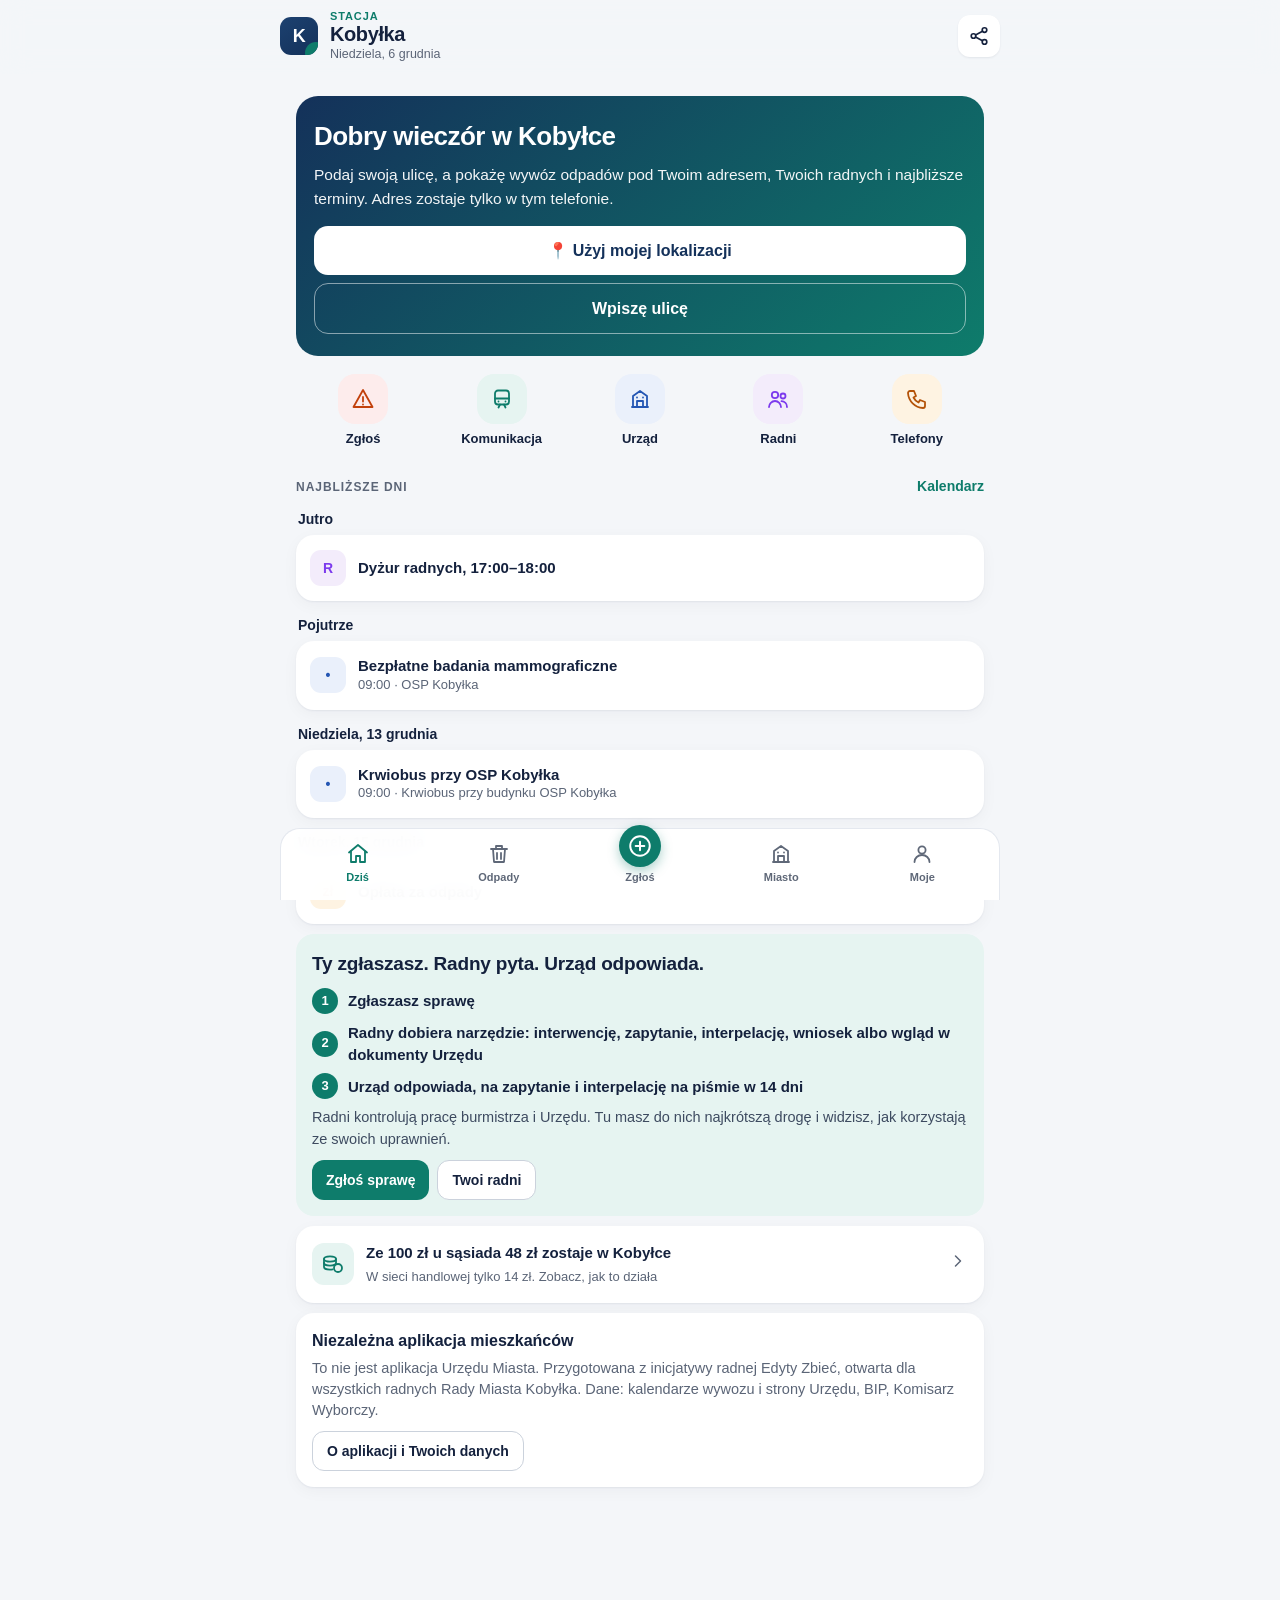
==== commit 5c4660cd: "Stacja Kobyłka: kafelek „Autobusy” → „Komunikacja” Co-Authored-By: Claude Fable 5.2 <noreply@anthrop" ====
--- a/kobylka/index.html
+++ b/kobylka/index.html
@@ -286,7 +286,7 @@
   <div class="card" id="s-waste"></div>
   <div class="qa4">
    <button data-go="zglos"><span class="ico c5"><svg class="i" width="24" height="24" viewBox="0 0 24 24" fill="none" stroke="currentColor" stroke-width="1.8" stroke-linecap="round" stroke-linejoin="round" aria-hidden="true"><path d="M12 3 2.5 20h19z"/><path d="M12 10v4.5M12 17.5v.01"/></svg></span>Zgłoś</button>
-   <button data-go="kom"><span class="ico c1"><svg class="i" width="24" height="24" viewBox="0 0 24 24" fill="none" stroke="currentColor" stroke-width="1.8" stroke-linecap="round" stroke-linejoin="round" aria-hidden="true"><rect x="5" y="3.5" width="14" height="14" rx="3"/><path d="M5 11.5h14M8.5 20.5l1.5-3M15.5 20.5l-1.5-3M8.5 14.5h.01M15.5 14.5h.01"/></svg></span>Autobusy</button>
+   <button data-go="kom"><span class="ico c1"><svg class="i" width="24" height="24" viewBox="0 0 24 24" fill="none" stroke="currentColor" stroke-width="1.8" stroke-linecap="round" stroke-linejoin="round" aria-hidden="true"><rect x="5" y="3.5" width="14" height="14" rx="3"/><path d="M5 11.5h14M8.5 20.5l1.5-3M15.5 20.5l-1.5-3M8.5 14.5h.01M15.5 14.5h.01"/></svg></span>Komunikacja</button>
    <button data-go="urzad"><span class="ico c2"><svg class="i" width="24" height="24" viewBox="0 0 24 24" fill="none" stroke="currentColor" stroke-width="1.8" stroke-linecap="round" stroke-linejoin="round" aria-hidden="true"><path d="M4 20h16M5 20V9l7-5 7 5v11"/><path d="M9 20v-6h6v6M9 10.5h.01M15 10.5h.01"/></svg></span>Urząd</button>
    <button data-go="rada"><span class="ico c4"><svg class="i" width="24" height="24" viewBox="0 0 24 24" fill="none" stroke="currentColor" stroke-width="1.8" stroke-linecap="round" stroke-linejoin="round" aria-hidden="true"><circle cx="9" cy="8" r="3.2"/><path d="M3 20c0-3.3 2.7-6 6-6s6 2.7 6 6"/><circle cx="17" cy="9" r="2.5"/><path d="M15.5 14.2c3 .2 5.5 2.6 5.5 5.8"/></svg></span>Radni</button>
    <button data-go="wiecej"><span class="ico c3"><svg class="i" width="24" height="24" viewBox="0 0 24 24" fill="none" stroke="currentColor" stroke-width="1.8" stroke-linecap="round" stroke-linejoin="round" aria-hidden="true"><path d="M5 4h4l2 5-2.5 1.5a11 11 0 0 0 5 5L15 13l5 2v4a2 2 0 0 1-2 2A16 16 0 0 1 3 6a2 2 0 0 1 2-2"/></svg></span>Telefony</button>
@@ -305,8 +305,8 @@
 <!-- ODPADY -->
 <section class="view" id="v-odpady">
   <h2>Odpady</h2>
-  <div class="card"><label for="o-ulica">Twoja ulica</label>
-   <div class="ac"><input id="o-ulica" autocomplete="off" autocapitalize="words" spellcheck="false" enterkeyhint="search" placeholder="Zacznij pisać, np. Wołomińska"><button class="ac-x" id="o-x" aria-label="Wyczyść">×</button><div id="o-pod" class="ac-list" role="listbox"></div></div>
+  <div class="card"><label for="o-ulica">Twoja ulica i numer domu</label>
+   <div class="ac"><input id="o-ulica" autocomplete="off" autocapitalize="words" spellcheck="false" enterkeyhint="search" placeholder="np. Wołomińska 12"><button class="ac-x" id="o-x" aria-label="Wyczyść">×</button><div id="o-pod" class="ac-list" role="listbox"></div></div>
    <button class="btn line wide" id="o-gps" style="margin-top:10px">📍 Zlokalizuj mnie</button>
    <div class="mut" id="o-rejon" style="margin-top:8px"></div><div class="mut" style="margin-top:8px">Mieszkasz w bloku? Wywóz z zabudowy wielolokalowej ma osobny harmonogram. Zapytaj zarządcę budynku albo sprawdź harmonogram na kobylka.pl.</div></div>
   <div id="o-terminy"></div>
@@ -669,7 +669,8 @@
  $$('[data-us]').forEach(b=>b.onclick=e=>{if(e.target.closest('a'))return;const d=$('#us-'+b.dataset.us);d.hidden=!d.hidden;b.querySelector('.chev').style.transform=d.hidden?'':'rotate(90deg)';});}
 /* ===== rada ===== */
 function adresMenu(){const u=store('ulica'),x=u&&rejonUlicy(u);const e=$('#m-adres');if(e)e.textContent=x?`${x.u} · ${x.r.nazwa}`+(okregUlicy()?` · okręg ${okregUlicy()}`:''):'Ustaw ulicę: wywóz i Twój okręg';}
-function okregUlicy(){const u=store('ulica');const O=DANE&&DANE.rada&&DANE.rada.okregi;if(!u||!Array.isArray(O))return null;const n=nrm(u);const f=O.find(o=>(o.ulice||[]).some(x=>nrm(x)===n));return f?f.nr:null;}
+function okregZNumeru(){const dz=okregDzielony(),nr=parseInt(store('nr')||'',10);if(!dz||!nr)return null;const np=nr%2===1;for(const [ok,op] of dz){const re=/(nieparzyste|parzyste)\s+(?:od\s+)?(\d+)[A-Za-z]?\s*(?:-|–|do)\s*(\d+|końca)/g;let m;while((m=re.exec(op))){if((m[1]==='nieparzyste')!==np)continue;const a=+m[2],b=m[3]==='końca'?1e9:+m[3];if(nr>=a&&nr<=b)return ok;}}return null;}
+function okregUlicy(){const u=store('ulica');const O=DANE&&DANE.rada&&DANE.rada.okregi;if(!u||!Array.isArray(O))return null;const n=nrm(u);const f=O.find(o=>(o.ulice||[]).some(x=>nrm(x)===n));return f?f.nr:okregZNumeru();}
 function okregDzielony(){const u=store('ulica'),D=DANE&&DANE.rada&&DANE.rada.dzielone;if(!u||!D)return null;const k=Object.keys(D).find(x=>nrm(x)===nrm(u));return k?D[k]:null;}
 let OKR=null,OKR_U=null,AKT=null,RSORT='okr';
 function aktOf(r){const a=AKT&&AKT.radni&&AKT.radni[r.id];if(!a)return null;const i=a.interpelacje,z=a.zapytania;return{i,z,l:(i||0)+(z||0),o:a.ostatnia};}
@@ -764,22 +765,29 @@
 const nrm=s=>String(s==null?'':s).toLowerCase().normalize('NFD').replace(/[̀-ͯ]/g,'').replace(/ł/g,'l').replace(/[.\-"]/g,' ').replace(/\s+/g,' ').trim();
 let ULICE=null,UGEO=null;
 function ulice(){if(ULICE)return ULICE;ULICE=[];if(!DANE||!DANE.odpady)return ULICE;DANE.odpady.rejony.forEach(r=>{(r.ulice||[]).forEach(u=>ULICE.push({u,r,n:nrm(u)}));(r.ulice_sasiedztwo||[]).forEach(u=>ULICE.push({u,r,n:nrm(u),sas:1}));});ULICE.sort((a,b)=>a.u.localeCompare(b.u,'pl'));return ULICE;}
-function rejonUlicy(u){const n=nrm(u);if(!n)return null;return ulice().find(x=>x.n===n)||null;}
+const TYT=/^(ul|ulica|al|aleja|os|osiedle|pl|plac|ks|ksiedza|gen|generala|sw|swietego|swietej|bp|biskupa|kard|kardynala|dr|doktora|prof|marsz|marszalka|plk|pulkownika|mjr|majora|kpt|kapitana|por|ppor|im|imienia|pralata|krola|krolowej)$/;
+/* rozbiór wpisanego adresu: nazwa ulicy (bez „ul.”, tytułów i numeru) + numer domu */
+function adres(v){let t=String(v||'').split(',')[0];let nr='';const m=t.match(/\s(\d+)\s?([a-zA-Z])?(?:\s*\/\s*\d+)?\s*(?:m\.?\s*\d+)?\s*$/);if(m){nr=m[1]+(m[2]||'').toUpperCase();t=t.slice(0,m.index);}const w=nrm(t).split(' ').filter(Boolean);while(w.length>1&&TYT.test(w[0]))w.shift();return{q:w.join(' '),w,nr};}
+/* ulica z harmonogramu pasująca do wpisu, także gdy wpisano pełną nazwę („ks. Marcina Załuskiego”) */
+function dopasujUlice(q,w){const L=ulice();let x=L.find(z=>z.n===q);if(x)return[x];if(!w||w.length<2)return[];const o=L.filter(z=>{const t=z.n.split(' ');return t.every(a=>w.includes(a));}).sort((a,b)=>b.n.length-a.n.length);if(o.length)return o;const last=w[w.length-1];return last.length>3?L.filter(z=>z.n===last||z.n.split(' ').pop()===last):[];}
+function rejonUlicy(u){const a=adres(u);if(!a.q)return null;return dopasujUlice(a.q,a.w)[0]||null;}
 function lev(a,b){if(a===b)return 0;const m=a.length,n=b.length;if(!m)return n;if(!n)return m;let p=Array.from({length:n+1},(_,j)=>j);for(let i=1;i<=m;i++){const c=[i];for(let j=1;j<=n;j++)c[j]=Math.min(p[j]+1,c[j-1]+1,p[j-1]+(a[i-1]===b[j-1]?0:1));p=c;}return p[n];}
-function podpowiedzi(){const q=nrm($('#o-ulica').value).replace(/^(ul|ulica|al|aleja|os|osiedle)\s+/,'').replace(/\s*\d+[a-z]?(\/\d+)?\s*$/,'').trim();$('#o-x').style.display=q?'block':'none';const box=$('#o-pod');
+function podpowiedzi(){const A=adres($('#o-ulica').value),q=A.q;$('#o-x').style.display=$('#o-ulica').value?'block':'none';const box=$('#o-pod');
  if(!q){box.style.display='none';return;}
  const L=ulice(),a=[],b=[],c=[];L.forEach(x=>{if(x.n.startsWith(q))a.push(x);else if(x.n.split(' ').some(w=>w.startsWith(q)))b.push(x);else if(q.length>2&&x.n.includes(q))c.push(x);});
  let hit=a.concat(b,c).slice(0,7),podob=false;
+ if(!hit.length)hit=dopasujUlice(q,A.w).slice(0,5);
  if(!hit.length&&q.length>=3){const d=L.map(x=>{const w=x.n.split(' ');const best=Math.min(lev(q,x.n.slice(0,q.length+1)),lev(q,x.n.slice(0,q.length)),...w.map(t=>lev(q,t.slice(0,q.length))));return [best,x];}).filter(z=>z[0]<=Math.max(1,Math.floor(q.length/4))).sort((u,v)=>u[0]-v[0]);hit=d.slice(0,5).map(z=>z[1]);podob=hit.length>0;}
- if(!hit.length){box.innerHTML='<div class="mut" style="padding:13px 14px">Nie ma takiej ulicy w harmonogramie Kobyłki. Sprawdź pisownię albo użyj „Zlokalizuj mnie”.</div>';box.style.display='block';return;}
+ if(!hit.length){box.innerHTML='<div class="mut" style="padding:13px 14px">Nie ma takiej ulicy w harmonogramie Kobyłki. Wpisz samo nazwisko patrona (np. Załuskiego) albo użyj „Zlokalizuj mnie”.</div>';box.style.display='block';return;}
  const hl=u=>{const n=nrm(u),i=n.indexOf(q);return i<0?u:u.slice(0,i)+'<mark>'+u.slice(i,i+q.length)+'</mark>'+u.slice(i+q.length);};
  box.innerHTML=(podob?'<div class="mut" style="padding:10px 14px 4px;font-size:13px">Czy chodziło o:</div>':'')+hit.map((x,i)=>`<button data-i="${i}" role="option"><span>${podob?esc(x.u):hl(x.u)}</span><small>${x.r.nazwa}</small></button>`).join('');box.style.display='block';
- box.querySelectorAll('button').forEach(bt=>bt.onmousedown=bt.ontouchstart=ev=>{ev.preventDefault();wybierzUlice(hit[+bt.dataset.i].u);});}
-function wybierzUlice(u,info){$('#o-ulica').value=u;$('#o-pod').style.display='none';$('#o-ulica').blur();store('ulica',u);store('ulica_info',info||null);odpady();agenda();if(window._onb){window._onb=0;go('start');toast('Gotowe. Pokazuję terminy dla ulicy '+u+'.');}}
+ box.querySelectorAll('button').forEach(bt=>bt.onmousedown=bt.ontouchstart=ev=>{ev.preventDefault();wybierzUlice(hit[+bt.dataset.i].u,null,A.nr);});}
+function domGeo(u,nr){store('dom',null);if(!nr)return;fetch('https://nominatim.openstreetmap.org/search?format=json&limit=1&countrycodes=pl&city='+encodeURIComponent('Kobyłka')+'&street='+encodeURIComponent(nr+' '+u)).then(r=>r.json()).then(j=>{const p=j&&j[0];if(!p)return;const la=+p.lat,lo=+p.lon;if(la>52.29&&la<52.38&&lo>21.14&&lo<21.27&&store('ulica')===u&&store('nr')===nr){store('dom',[+la.toFixed(5),+lo.toFixed(5)]);odpady();}}).catch(()=>{});}
+function wybierzUlice(u,info,nr){nr=nr||'';$('#o-ulica').value=u+(nr?' '+nr:'');$('#o-pod').style.display='none';$('#o-ulica').blur();const zm=store('ulica')!==u||(store('nr')||'')!==nr;store('ulica',u);store('nr',nr||null);store('ulica_info',info||null);if(zm)domGeo(u,nr);odpady();agenda();if(window._onb){window._onb=0;go('start');toast('Gotowe. Pokazuję terminy dla ulicy '+u+'.');}}
 $('#o-ulica').addEventListener('input',podpowiedzi);$('#o-ulica').addEventListener('focus',podpowiedzi);
-$('#o-ulica').addEventListener('blur',()=>setTimeout(()=>{$('#o-pod').style.display='none';const x=rejonUlicy($('#o-ulica').value);if(x&&x.u!==store('ulica'))wybierzUlice(x.u);},150));
+$('#o-ulica').addEventListener('blur',()=>setTimeout(()=>{$('#o-pod').style.display='none';const v=$('#o-ulica').value,x=rejonUlicy(v),nr=adres(v).nr;if(x&&(x.u!==store('ulica')||nr!==(store('nr')||'')))wybierzUlice(x.u,null,nr);},150));
 $('#o-ulica').addEventListener('keydown',e=>{if(e.key==='Enter'){const f=$('#o-pod').querySelector('button');if(f){e.preventDefault();f.dispatchEvent(new Event('mousedown'));}}});
-$('#o-x').onclick=()=>{$('#o-ulica').value='';store('ulica',null);store('ulica_info',null);podpowiedzi();$('#o-ulica').focus();odpady();};
+$('#o-x').onclick=()=>{$('#o-ulica').value='';store('ulica',null);store('nr',null);store('dom',null);store('ulica_info',null);podpowiedzi();$('#o-ulica').focus();odpady();};
 function fwd(lon,lat){const a=6378137,f=1/298.257222101,k0=0.9993,lon0=19*R,FE=500000,FN=-5300000,n=f/(2-f),A=a/(1+n)*(1+n*n/4+n**4/64),e=Math.sqrt(f*(2-f));
  const al=[n/2-2*n*n/3+5*n**3/16,13*n*n/48-3*n**3/5,61*n**3/240];const p=lat*R,l=lon*R-lon0;
  const t=Math.sinh(Math.atanh(Math.sin(p))-e*Math.atanh(e*Math.sin(p)));const xi=Math.atan2(t,Math.cos(l)),eta=Math.atanh(Math.sin(l)/Math.sqrt(1+t*t));
@@ -806,7 +814,7 @@
  const ok=DANE&&DANE.odpady&&DANE.odpady.rejony&&DANE.odpady.rejony.length;
  const src=DANE&&DANE.odpady&&DANE.odpady.zrodlo||'https://www.kobylka.pl/strona-3975-harmonogram_odbioru_odpadow_styczen.html';
  if(!ok){$('#o-terminy').innerHTML=`<div class="card mut">Harmonogram jest na <a href="${src}">kobylka.pl</a>.</div>`;$('#s-waste').innerHTML=$('#o-terminy').innerHTML;return;}
- if(store('ulica')!=null&&typeof store('ulica')!=='string')store('ulica',null);const u=$('#o-ulica').value||store('ulica')||'';$('#o-ulica').value=u;$('#o-x').style.display=u?'block':'none';const x=rejonUlicy(u);
+ if(store('ulica')!=null&&typeof store('ulica')!=='string')store('ulica',null);const u=$('#o-ulica').value||((store('ulica')||'')+(store('nr')?' '+store('nr'):''));$('#o-ulica').value=u;$('#o-x').style.display=u?'block':'none';const x=rejonUlicy(u);
  if(!x){$('#o-rejon').textContent=u?'Nie znam tej ulicy. Wybierz ją z podpowiedzi.':'Wpisz ulicę albo użyj lokalizacji, a pokażę najbliższe wywozy.';$('#o-terminy').innerHTML='';
   $('#s-waste').innerHTML='<p class="mut" style="margin:0 0 8px">Ustaw swoją ulicę, a pokażę, kiedy wystawić pojemniki.</p><button class="btn sm" data-go="odpady">Ustaw ulicę</button>';return;}
  const r=x.r,info=store('ulica_info');
@@ -1098,6 +1106,6 @@
 window.MK={fwd,inv,najblizszaUlica,store,toast,mailBody,ulice,okregUlicy,get MAPA(){return MAPA;},get DANE(){return DANE;},get RADNI(){return RADNI;}};
 })();
 </script>
-<script src="moduly.js?v=34"></script>
+<script src="moduly.js?v=37"></script>
 </body>
 </html>
